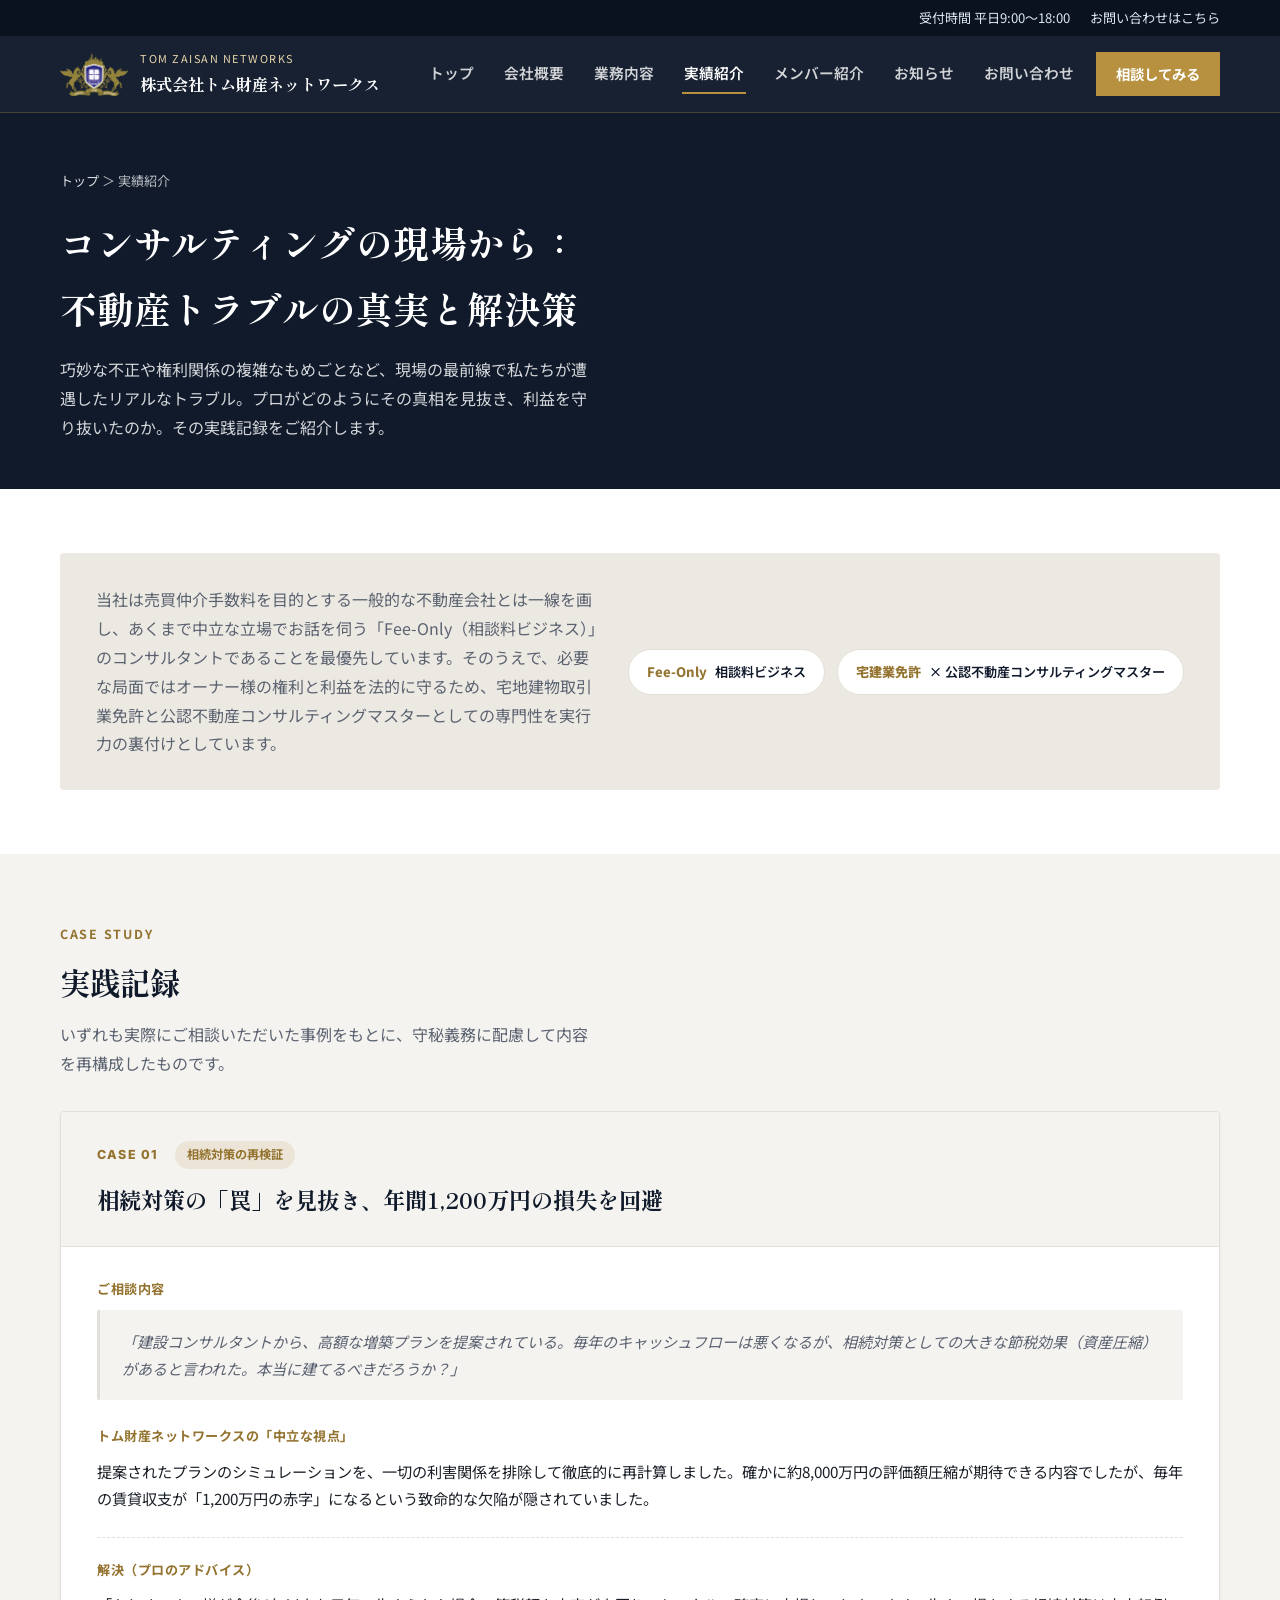
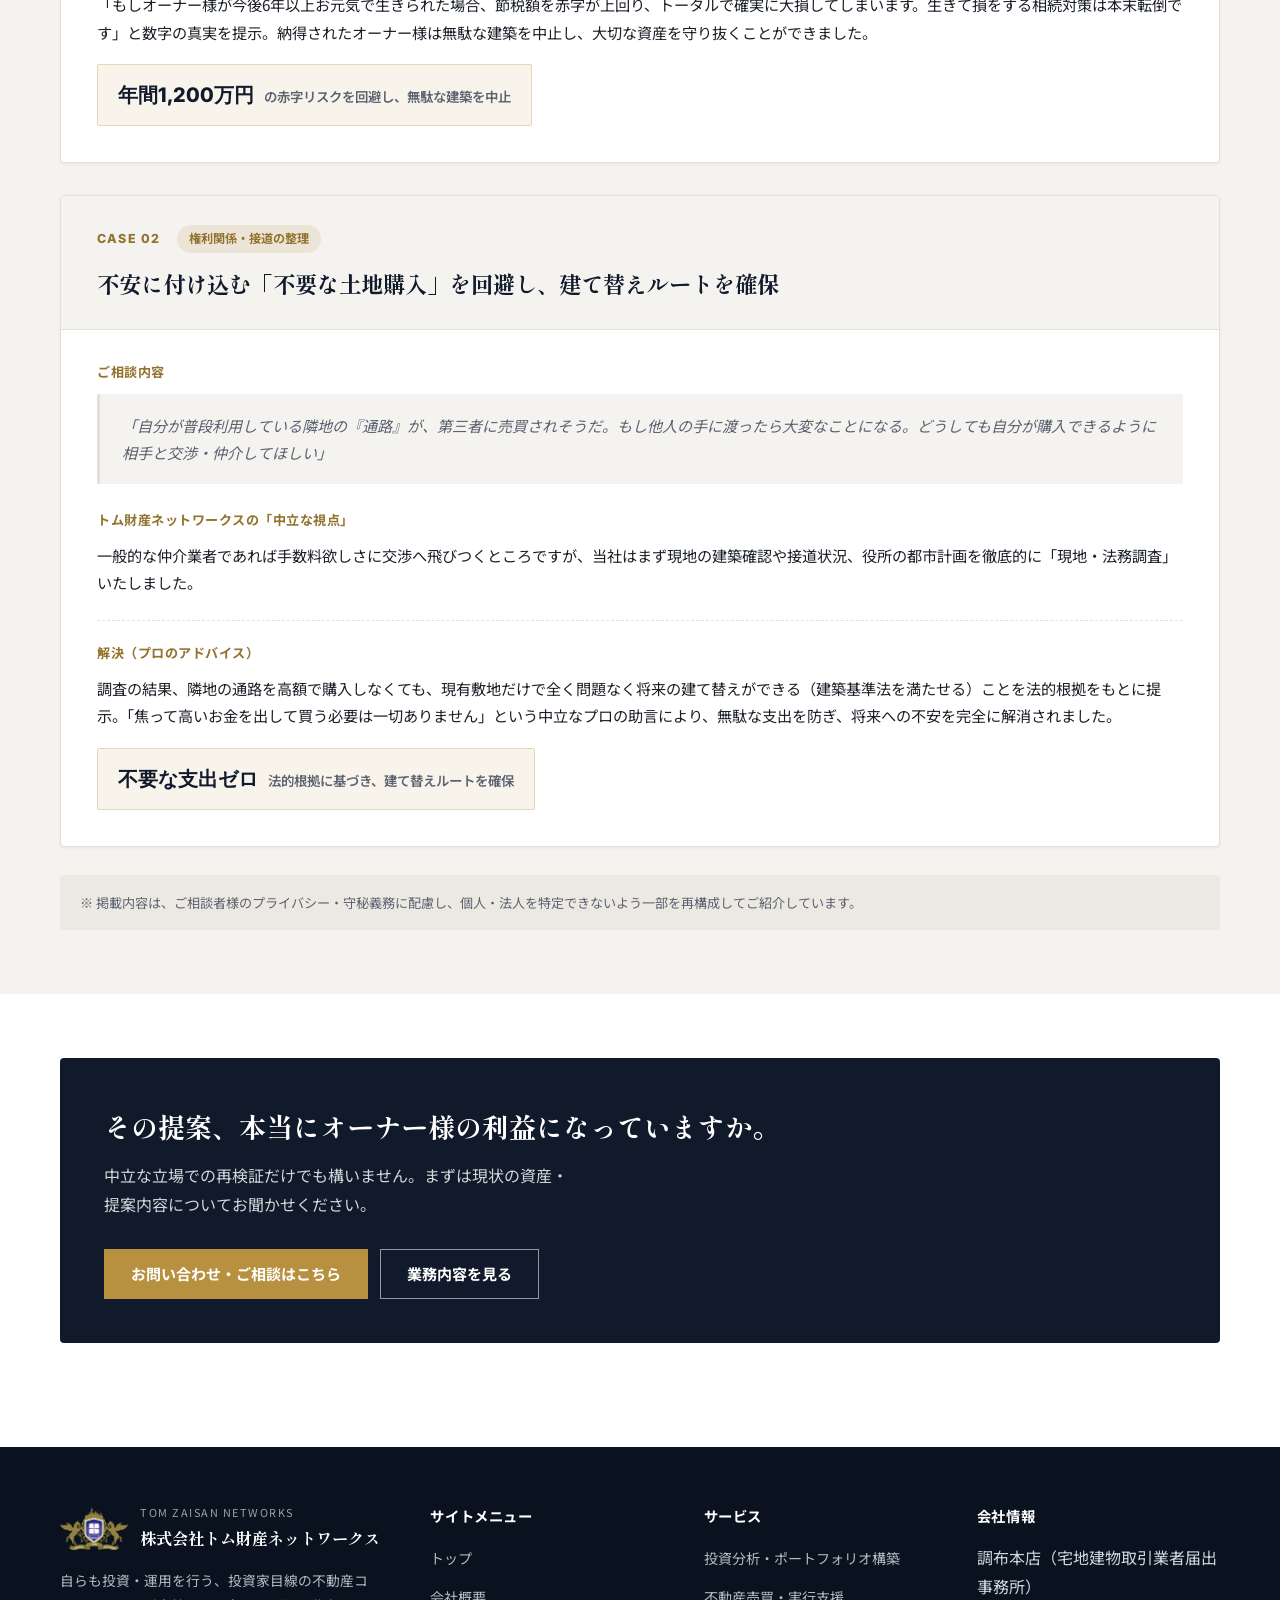
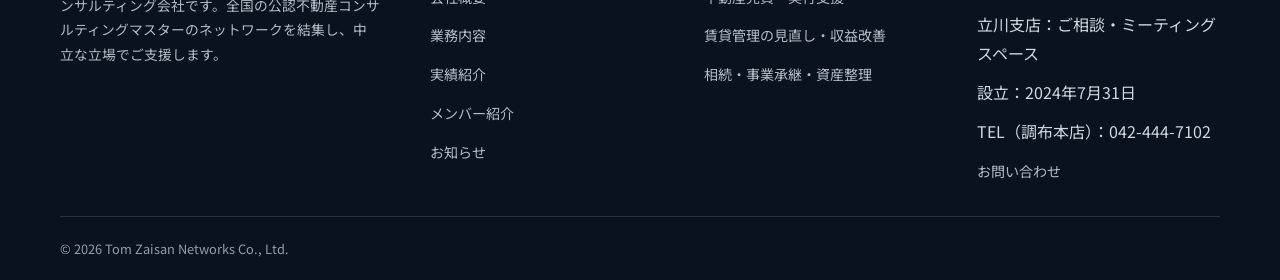
==== case-study.html @ 382ccd98 "顧客要望追加（ページ追加、写真追加 etc...）" ====
<!doctype html>
<html lang="ja">
  <head>
    <meta charset="utf-8" />
    <meta name="viewport" content="width=device-width, initial-scale=1" />
    <meta
      name="description"
      content="株式会社トム財産ネットワークスのコンサルティング実績のご紹介です。相続対策の再検証や権利関係の整理など、中立な立場だからこそ見抜けたリスクと、実行力をもってオーナー様の利益をお守りした事例をご紹介します。"
    />
    <title>実績紹介｜株式会社トム財産ネットワークス</title>
    <link rel="preconnect" href="https://fonts.googleapis.com" />
    <link rel="preconnect" href="https://fonts.gstatic.com" crossorigin />
    <link
      href="https://fonts.googleapis.com/css2?family=Shippori+Mincho:wght@500;600;700;800&family=Noto+Sans+JP:wght@400;500;600;700;800&family=Inter:wght@400;600;700;800&display=swap"
      rel="stylesheet"
    />
    <link rel="stylesheet" href="styles.css" />
  </head>
  <body>
    <div class="topbar">
      <div class="wrap">
        <span>受付時間 平日9:00〜18:00</span>
        <a href="contact.html">お問い合わせはこちら</a>
      </div>
    </div>

    <header class="site-header">
      <div class="wrap header-inner">
        <a class="brand-link" href="index.html" aria-label="株式会社トム財産ネットワークス トップへ戻る">
          <div class="brand-mark" aria-hidden="true">
            <img src="images/TOMrogo.png" alt="" />
          </div>
          <div class="brand-text">
            <p class="brand-en">Tom Zaisan Networks</p>
            <p class="brand-ja">株式会社トム財産ネットワークス</p>
          </div>
        </a>
        <div class="header-actions">
          <nav id="site-nav" class="site-nav">
            <a href="index.html">トップ</a>
            <a href="company.html">会社概要</a>
            <a href="service.html">業務内容</a>
            <a href="case-study.html" aria-current="page">実績紹介</a>
            <a href="team.html">メンバー紹介</a>
            <a href="news.html">お知らせ</a>
            <a href="contact.html">お問い合わせ</a>
          </nav>
          <a class="header-cta" href="contact.html">相談してみる</a>
          <button class="nav-toggle" type="button" aria-expanded="false" aria-controls="site-nav">
            <span></span><span></span><span></span>
            <span class="sr-only">メニューを開く</span>
          </button>
        </div>
      </div>
    </header>

    <main>
      <section class="page-hero">
        <div class="wrap">
          <p class="breadcrumb"><a href="index.html">トップ</a> ＞ 実績紹介</p>
          <h1>コンサルティングの現場から：<br />不動産トラブルの真実と解決策</h1>
          <p class="lead">
            巧妙な不正や権利関係の複雑なもめごとなど、現場の最前線で私たちが遭遇したリアルなトラブル。プロがどのようにその真相を見抜き、利益を守り抜いたのか。その実践記録をご紹介します。
          </p>
        </div>
      </section>

      <section class="section reveal">
        <div class="wrap">
          <div class="case-intro-band">
            <p>
              当社は売買仲介手数料を目的とする一般的な不動産会社とは一線を画し、あくまで中立な立場でお話を伺う「Fee-Only（相談料ビジネス）」のコンサルタントであることを最優先しています。そのうえで、必要な局面ではオーナー様の権利と利益を法的に守るため、宅地建物取引業免許と公認不動産コンサルティングマスターとしての専門性を実行力の裏付けとしています。
            </p>
            <div class="case-intro-badges">
              <span class="case-badge"><strong>Fee-Only</strong>相談料ビジネス</span>
              <span class="case-badge"><strong>宅建業免許</strong>× 公認不動産コンサルティングマスター</span>
            </div>
          </div>
        </div>
      </section>

      <section class="section section-alt reveal">
        <div class="wrap">
          <div class="section-head">
            <div>
              <span class="section-tag">Case Study</span>
              <h2>実践記録</h2>
              <p>いずれも実際にご相談いただいた事例をもとに、守秘義務に配慮して内容を再構成したものです。</p>
            </div>
          </div>

          <div class="case-list">
            <article class="case-file" id="case-01">
              <div class="case-file-head">
                <span class="case-file-no">CASE 01</span>
                <span class="case-tag">相続対策の再検証</span>
                <h3>相続対策の「罠」を見抜き、年間1,200万円の損失を回避</h3>
              </div>
              <div class="case-file-body">
                <div class="case-section">
                  <h4>ご相談内容</h4>
                  <blockquote class="case-quote">
                    「建設コンサルタントから、高額な増築プランを提案されている。毎年のキャッシュフローは悪くなるが、相続対策としての大きな節税効果（資産圧縮）があると言われた。本当に建てるべきだろうか？」
                  </blockquote>
                </div>
                <div class="case-section">
                  <h4>トム財産ネットワークスの「中立な視点」</h4>
                  <p>
                    提案されたプランのシミュレーションを、一切の利害関係を排除して徹底的に再計算しました。確かに約8,000万円の評価額圧縮が期待できる内容でしたが、毎年の賃貸収支が「1,200万円の赤字」になるという致命的な欠陥が隠されていました。
                  </p>
                </div>
                <div class="case-section case-section--solution">
                  <h4>解決（プロのアドバイス）</h4>
                  <p>
                    「もしオーナー様が今後6年以上お元気で生きられた場合、節税額を赤字が上回り、トータルで確実に大損してしまいます。生きて損をする相続対策は本末転倒です」と数字の真実を提示。納得されたオーナー様は無駄な建築を中止し、大切な資産を守り抜くことができました。
                  </p>
                  <div class="case-highlight">
                    <strong>年間1,200万円</strong>
                    <span>の赤字リスクを回避し、無駄な建築を中止</span>
                  </div>
                </div>
              </div>
            </article>

            <article class="case-file" id="case-02">
              <div class="case-file-head">
                <span class="case-file-no">CASE 02</span>
                <span class="case-tag">権利関係・接道の整理</span>
                <h3>不安に付け込む「不要な土地購入」を回避し、建て替えルートを確保</h3>
              </div>
              <div class="case-file-body">
                <div class="case-section">
                  <h4>ご相談内容</h4>
                  <blockquote class="case-quote">
                    「自分が普段利用している隣地の『通路』が、第三者に売買されそうだ。もし他人の手に渡ったら大変なことになる。どうしても自分が購入できるように相手と交渉・仲介してほしい」
                  </blockquote>
                </div>
                <div class="case-section">
                  <h4>トム財産ネットワークスの「中立な視点」</h4>
                  <p>
                    一般的な仲介業者であれば手数料欲しさに交渉へ飛びつくところですが、当社はまず現地の建築確認や接道状況、役所の都市計画を徹底的に「現地・法務調査」いたしました。
                  </p>
                </div>
                <div class="case-section case-section--solution">
                  <h4>解決（プロのアドバイス）</h4>
                  <p>
                    調査の結果、隣地の通路を高額で購入しなくても、現有敷地だけで全く問題なく将来の建て替えができる（建築基準法を満たせる）ことを法的根拠をもとに提示。「焦って高いお金を出して買う必要は一切ありません」という中立なプロの助言により、無駄な支出を防ぎ、将来への不安を完全に解消されました。
                  </p>
                  <div class="case-highlight">
                    <strong>不要な支出ゼロ</strong>
                    <span>法的根拠に基づき、建て替えルートを確保</span>
                  </div>
                </div>
              </div>
            </article>
          </div>

          <p class="case-disclaimer">
            ※ 掲載内容は、ご相談者様のプライバシー・守秘義務に配慮し、個人・法人を特定できないよう一部を再構成してご紹介しています。
          </p>
        </div>
      </section>

      <section class="section reveal">
        <div class="wrap">
          <div class="cta-banner">
            <div>
              <h2>その提案、本当にオーナー様の利益になっていますか。</h2>
              <p>中立な立場での再検証だけでも構いません。まずは現状の資産・提案内容についてお聞かせください。</p>
            </div>
            <div class="cta-actions">
              <a class="btn btn-primary" href="contact.html">お問い合わせ・ご相談はこちら</a>
              <a class="btn btn-ghost" href="service.html">業務内容を見る</a>
            </div>
          </div>
        </div>
      </section>
    </main>

    <footer class="site-footer">
      <div class="wrap footer-grid">
        <div class="footer-col footer-brand">
          <a class="brand-link" href="index.html" style="color:#fff;">
            <div class="brand-mark" aria-hidden="true">
              <img src="images/TOMrogo.png" alt="" />
            </div>
            <div class="brand-text">
              <p class="brand-en" style="color:rgba(255,255,255,0.6);">Tom Zaisan Networks</p>
              <p class="brand-ja" style="color:#fff;">株式会社トム財産ネットワークス</p>
            </div>
          </a>
          <p>自らも投資・運用を行う、投資家目線の不動産コンサルティング会社です。全国の公認不動産コンサルティングマスターのネットワークを結集し、中立な立場でご支援します。</p>
        </div>
        <div class="footer-col">
          <h4>サイトメニュー</h4>
          <ul>
            <li><a href="index.html">トップ</a></li>
            <li><a href="company.html">会社概要</a></li>
            <li><a href="service.html">業務内容</a></li>
            <li><a href="case-study.html">実績紹介</a></li>
            <li><a href="team.html">メンバー紹介</a></li>
            <li><a href="news.html">お知らせ</a></li>
          </ul>
        </div>
        <div class="footer-col">
          <h4>サービス</h4>
          <ul>
            <li><a href="service.html#investment">投資分析・ポートフォリオ構築</a></li>
            <li><a href="service.html#sales">不動産売買・実行支援</a></li>
            <li><a href="service.html#management">賃貸管理の見直し・収益改善</a></li>
            <li><a href="service.html#succession">相続・事業承継・資産整理</a></li>
          </ul>
        </div>
        <div class="footer-col">
          <h4>会社情報</h4>
          <ul>
            <li>調布本店（宅地建物取引業者届出事務所）</li>
            <li>立川支店：ご相談・ミーティングスペース</li>
            <li>設立：2024年7月31日</li>
            <li>TEL（調布本店）：042-444-7102</li>
            <li><a href="contact.html">お問い合わせ</a></li>
          </ul>
        </div>
      </div>
      <div class="wrap footer-bottom">
        <span>&copy; 2026 Tom Zaisan Networks Co., Ltd.</span>
      </div>
    </footer>

    <script src="script.js"></script>
  </body>
</html>
---- styles.css ----
/* ==========================================================================
   株式会社トム財産ネットワークス - 静的コーポレートサイト (sample2)
   デザイン方針: 外資系アセットマネジメント／プライベートバンクを思わせる
   ダークネイビー×シャンパンゴールドの重厚・洗練トーン
   ========================================================================== */

:root {
  color-scheme: light;

  --primary: #101a2b;        /* ダークネイビー: ヘッダー・見出し */
  --primary-dark: #0a1220;   /* ディープネイビー: フッター等 */
  --accent: #b7913f;         /* シャンパンゴールド: CTA・アクセント */
  --accent-dark: #93732f;
  --accent-soft: #e7d6ab;    /* ゴールドの淡色（テキスト用） */
  --highlight: #8a8f98;      /* ディープグレー: 補助アクセント */
  --bg: #ffffff;
  --bg-soft: #f4f3f0;
  --bg-soft-2: #ece9e2;
  --text: #1b2028;
  --muted: #5b6270;
  --line: #e2e0d8;
  --radius-lg: 4px;
  --radius-md: 3px;
  --radius-sm: 2px;
  --shadow-flat: 0 1px 3px rgba(16, 26, 43, 0.06);
  --shadow-flat-hover: 0 6px 18px rgba(16, 26, 43, 0.12);
  --header-h: 76px;
  --font-serif: "Shippori Mincho", "Noto Serif JP", serif;
}

* {
  box-sizing: border-box;
}

html {
  scroll-behavior: smooth;
}

body {
  margin: 0;
  color: var(--text);
  background: var(--bg);
  font-family: "Noto Sans JP", "Inter", -apple-system, BlinkMacSystemFont, sans-serif;
  line-height: 1.8;
  -webkit-font-smoothing: antialiased;
}

img,
svg {
  max-width: 100%;
  display: block;
}

a {
  color: inherit;
}

.sr-only {
  position: absolute;
  width: 1px;
  height: 1px;
  padding: 0;
  margin: -1px;
  overflow: hidden;
  clip: rect(0, 0, 0, 0);
  border: 0;
}

.wrap {
  width: min(1160px, calc(100% - 40px));
  margin: 0 auto;
}

/* ---------- Topbar (連絡先バー) ---------- */
.topbar {
  background: var(--primary-dark);
  color: #dce8ee;
  font-size: 0.82rem;
}

.topbar .wrap {
  display: flex;
  align-items: center;
  justify-content: flex-end;
  gap: 20px;
  height: 36px;
}

.topbar a {
  color: #dce8ee;
  text-decoration: none;
}

.topbar a:hover {
  color: #fff;
}

/* ---------- Header ---------- */
.site-header {
  position: sticky;
  top: 0;
  z-index: 30;
  background: rgba(16, 26, 43, 0.97);
  backdrop-filter: blur(8px);
  border-bottom: 1px solid rgba(183, 145, 63, 0.3);
}

.header-inner {
  display: flex;
  align-items: center;
  justify-content: space-between;
  gap: 20px;
  height: var(--header-h);
}

.brand-link {
  display: flex;
  align-items: center;
  gap: 12px;
  text-decoration: none;
  color: var(--text);
  min-width: 0;
}

.brand-mark {
  flex: none;
  width: auto;
  height: 44px;
  display: flex;
  align-items: center;
}

.brand-mark img {
  height: 100%;
  width: auto;
  object-fit: contain;
  display: block;
}

.brand-text .brand-en {
  margin: 0;
  font-size: 0.68rem;
  letter-spacing: 0.14em;
  text-transform: uppercase;
  color: var(--accent-soft);
}

.brand-text .brand-ja {
  margin: 2px 0 0;
  font-family: var(--font-serif);
  font-size: 1.02rem;
  font-weight: 700;
  color: #fff;
  white-space: nowrap;
}

.header-actions {
  display: flex;
  align-items: center;
  gap: 20px;
}

.site-nav {
  display: flex;
  align-items: center;
  gap: 26px;
}

.site-nav a {
  text-decoration: none;
  color: rgba(255, 255, 255, 0.8);
  font-weight: 600;
  font-size: 0.92rem;
  padding: 6px 2px;
  border-bottom: 2px solid transparent;
}

.site-nav a:hover,
.site-nav a[aria-current="page"] {
  color: #fff;
  border-bottom-color: var(--accent);
}

.header-cta {
  display: inline-flex;
  align-items: center;
  gap: 8px;
  height: 44px;
  padding: 0 20px;
  border-radius: 0;
  background: var(--accent);
  color: #fff !important;
  font-weight: 700;
  font-size: 0.9rem;
  text-decoration: none;
  white-space: nowrap;
  transition: background 160ms ease, transform 160ms ease;
}

.header-cta:hover {
  background: var(--accent-dark);
  transform: translateY(-1px);
}

.nav-toggle {
  display: none;
  width: 44px;
  height: 44px;
  border: 1px solid rgba(255, 255, 255, 0.35);
  border-radius: var(--radius-sm);
  background: transparent;
}

.nav-toggle span {
  display: block;
  width: 18px;
  height: 2px;
  margin: 4px auto;
  background: #fff;
  border-radius: 999px;
}

/* ---------- Buttons ---------- */
.btn {
  display: inline-flex;
  align-items: center;
  justify-content: center;
  gap: 8px;
  height: 50px;
  padding: 0 26px;
  border-radius: 0;
  font-weight: 700;
  font-size: 0.94rem;
  text-decoration: none;
  border: 1px solid transparent;
  transition: background 160ms ease, color 160ms ease, border-color 160ms ease, transform 160ms ease;
}

.btn:hover {
  transform: translateY(-1px);
}

.btn-primary {
  background: var(--accent);
  color: #fff;
}

.btn-primary:hover {
  background: var(--accent-dark);
}

.btn-outline {
  background: #fff;
  color: var(--primary);
  border-color: var(--line);
}

.btn-outline:hover {
  border-color: var(--primary);
}

.btn-ghost {
  background: transparent;
  color: #fff;
  border-color: rgba(255, 255, 255, 0.55);
}

.btn-ghost:hover {
  background: rgba(255, 255, 255, 0.12);
}

/* ---------- Hero (Home) ---------- */
.hero {
  background: var(--bg-soft);
  border-bottom: 1px solid var(--line);
}

.hero .wrap {
  display: grid;
  grid-template-columns: minmax(0, 1fr) minmax(320px, 0.9fr);
  align-items: center;
  gap: 40px;
  padding: 64px 0;
}

.eyebrow {
  margin: 0 0 14px;
  display: inline-flex;
  align-items: center;
  gap: 8px;
  color: var(--accent-dark);
  background: rgba(183, 145, 63, 0.14);
  padding: 6px 14px;
  border-radius: 999px;
  font-size: 0.78rem;
  font-weight: 700;
  letter-spacing: 0.06em;
}

.hero h1 {
  margin: 0;
  font-family: var(--font-serif);
  font-size: clamp(1.9rem, 3.6vw, 2.8rem);
  line-height: 1.55;
  font-weight: 700;
  color: var(--primary);
}

.hero p.lead {
  margin: 18px 0 0;
  max-width: 52ch;
  color: var(--muted);
  font-size: 1rem;
}

.hero-actions {
  display: flex;
  flex-wrap: wrap;
  gap: 12px;
  margin-top: 28px;
}

.hero-tags {
  display: flex;
  flex-wrap: wrap;
  align-items: center;
  gap: 0;
  margin-top: 26px;
  padding-top: 18px;
  border-top: 1px solid var(--line);
}

.hero-tags span {
  position: relative;
  padding: 4px 16px;
  font-size: 0.82rem;
  font-weight: 600;
  letter-spacing: 0.01em;
  color: var(--muted);
}

.hero-tags span:first-child {
  padding-left: 0;
}

.hero-tags span:not(:last-child)::after {
  content: "";
  position: absolute;
  right: 0;
  top: 50%;
  transform: translateY(-50%);
  width: 1px;
  height: 12px;
  background: var(--line);
}

.hero-art {
  position: relative;
  border-radius: var(--radius-lg);
  overflow: hidden;
  box-shadow: var(--shadow-flat);
  aspect-ratio: 4 / 3.4;
}

.hero-art img {
  width: 100%;
  height: 100%;
  object-fit: cover;
}

.hero-art-badge {
  position: absolute;
  left: 18px;
  bottom: 18px;
  display: flex;
  align-items: center;
  gap: 10px;
  padding: 12px 18px;
  border-radius: var(--radius-md);
  background: rgba(255, 255, 255, 0.94);
  box-shadow: var(--shadow-flat-hover);
}

.hero-art-badge strong {
  display: block;
  font-size: 1.2rem;
  color: var(--primary);
  line-height: 1;
}

.hero-art-badge span {
  display: block;
  font-size: 0.74rem;
  color: var(--muted);
  margin-top: 4px;
}

/* ---------- Photo banner (full width) ---------- */
.photo-banner {
  position: relative;
  overflow: hidden;
  border-radius: var(--radius-lg);
  min-height: 300px;
  display: flex;
  align-items: flex-end;
  box-shadow: var(--shadow-flat);
}

.photo-banner img {
  position: absolute;
  inset: 0;
  width: 100%;
  height: 100%;
  object-fit: cover;
}

.photo-banner::after {
  content: "";
  position: absolute;
  inset: 0;
  background: linear-gradient(180deg, rgba(10, 18, 32, 0.08) 25%, rgba(10, 18, 32, 0.86) 100%);
}

.photo-banner-content {
  position: relative;
  z-index: 1;
  padding: 36px 40px;
  color: #fff;
}

.photo-banner-content .section-tag {
  color: var(--accent-soft);
}

.photo-banner-content h2 {
  margin: 8px 0 0;
  font-family: var(--font-serif);
  font-size: clamp(1.3rem, 2.2vw, 1.8rem);
  font-weight: 700;
  color: #fff;
}

.photo-banner-content p {
  margin: 10px 0 0;
  max-width: 58ch;
  color: rgba(255, 255, 255, 0.85);
}

/* ---------- Gallery ---------- */
.gallery-grid {
  display: grid;
  grid-template-columns: repeat(3, minmax(0, 1fr));
  gap: 20px;
}

.gallery-item {
  position: relative;
  aspect-ratio: 4 / 3;
  border-radius: var(--radius-md);
  overflow: hidden;
  box-shadow: var(--shadow-flat);
}

.gallery-item img {
  width: 100%;
  height: 100%;
  object-fit: cover;
  transition: transform 260ms ease;
}

.gallery-item:hover img {
  transform: scale(1.06);
}

.gallery-caption {
  position: absolute;
  left: 0;
  right: 0;
  bottom: 0;
  padding: 12px 16px;
  font-size: 0.82rem;
  font-weight: 600;
  color: #fff;
  background: linear-gradient(180deg, rgba(10, 18, 32, 0), rgba(10, 18, 32, 0.82));
}

/* ---------- Page (sub) Hero ---------- */
.page-hero {
  background: var(--primary);
  color: #fff;
}

.page-hero .wrap {
  padding: 56px 0 48px;
}

.page-hero .eyebrow {
  background: rgba(255, 255, 255, 0.14);
  color: var(--accent-soft);
}

.page-hero h1 {
  color: #fff;
  margin: 0;
  font-family: var(--font-serif);
  font-size: clamp(1.7rem, 3vw, 2.3rem);
  font-weight: 700;
}

.page-hero p.lead {
  color: rgba(255, 255, 255, 0.82);
  max-width: 60ch;
  margin: 14px 0 0;
}

.breadcrumb {
  margin: 0 0 16px;
  font-size: 0.82rem;
  color: rgba(255, 255, 255, 0.7);
}

.breadcrumb a {
  color: rgba(255, 255, 255, 0.85);
  text-decoration: none;
}

.breadcrumb a:hover {
  text-decoration: underline;
}

/* ---------- Section ---------- */
.section {
  padding: 64px 0;
}

.section-alt {
  background: var(--bg-soft);
}

.section-head {
  display: flex;
  align-items: flex-end;
  justify-content: space-between;
  gap: 20px;
  margin-bottom: 34px;
}

.section-head h2 {
  margin: 8px 0 0;
  font-family: var(--font-serif);
  font-size: clamp(1.4rem, 2.4vw, 1.9rem);
  font-weight: 700;
  color: var(--primary);
}

.section-head p {
  margin: 10px 0 0;
  color: var(--muted);
  max-width: 60ch;
}

.section-tag {
  display: inline-block;
  color: var(--accent-dark);
  font-weight: 700;
  font-size: 0.78rem;
  letter-spacing: 0.14em;
  text-transform: uppercase;
}

.link-more {
  flex: none;
  font-weight: 700;
  font-size: 0.9rem;
  text-decoration: none;
  color: var(--primary);
  white-space: nowrap;
}

.link-more:hover {
  color: var(--accent-dark);
}

/* ---------- News ---------- */
.news-list {
  display: grid;
  gap: 14px;
}

.news-item {
  display: grid;
  grid-template-columns: 72px 130px 110px 1fr;
  align-items: center;
  gap: 18px;
  padding: 14px 20px;
  background: #fff;
  border: 1px solid var(--line);
  border-radius: var(--radius-md);
  text-decoration: none;
  color: var(--text);
  transition: box-shadow 160ms ease, border-color 160ms ease;
}

.news-item--text {
  grid-template-columns: 130px 110px 1fr;
}

.news-thumb {
  width: 72px;
  height: 56px;
  border-radius: var(--radius-sm);
  overflow: hidden;
}

.news-thumb img {
  width: 100%;
  height: 100%;
  object-fit: cover;
}

.news-item:hover {
  box-shadow: var(--shadow-flat-hover);
  border-color: var(--line);
}

.news-date {
  color: var(--muted);
  font-size: 0.88rem;
  font-weight: 600;
}

.news-tag {
  display: inline-flex;
  justify-content: center;
  padding: 4px 10px;
  border-radius: 999px;
  background: var(--bg-soft-2);
  color: var(--primary);
  font-size: 0.78rem;
  font-weight: 700;
}

.news-title {
  font-weight: 600;
}

/* ---------- Grids: services / features / cards ---------- */
.grid-4 {
  display: grid;
  grid-template-columns: repeat(4, minmax(0, 1fr));
  gap: 20px;
}

.grid-3 {
  display: grid;
  grid-template-columns: repeat(3, minmax(0, 1fr));
  gap: 20px;
}

.grid-2 {
  display: grid;
  grid-template-columns: repeat(2, minmax(0, 1fr));
  gap: 24px;
}

.card {
  background: #fff;
  border: 1px solid var(--line);
  border-top: 2px solid transparent;
  border-radius: var(--radius-lg);
  padding: 26px;
  box-shadow: var(--shadow-flat);
  transition: box-shadow 160ms ease, transform 160ms ease, border-top-color 160ms ease;
}

.card:hover {
  box-shadow: var(--shadow-flat-hover);
  transform: translateY(-1px);
  border-top-color: var(--accent);
}

.card-link {
  text-decoration: none;
  color: inherit;
  display: block;
}

.card-icon {
  width: 52px;
  height: 52px;
  border-radius: var(--radius-sm);
  display: grid;
  place-items: center;
  background: var(--bg-soft-2);
  color: var(--accent-dark);
  margin-bottom: 16px;
}

.card h3 {
  margin: 0 0 10px;
  font-family: var(--font-serif);
  font-size: 1.1rem;
  font-weight: 700;
  color: var(--primary);
}

.card p {
  margin: 0;
  color: var(--muted);
  font-size: 0.92rem;
}

.card-index {
  display: inline-block;
  font-family: "Inter", sans-serif;
  font-weight: 800;
  font-size: 0.85rem;
  color: var(--accent);
  margin-bottom: 10px;
}

/* ---------- About banner ---------- */
.about-banner {
  display: grid;
  grid-template-columns: minmax(0, 1fr) minmax(280px, 0.85fr);
  gap: 40px;
  align-items: center;
}

.about-banner h2 {
  margin: 10px 0 0;
  font-family: var(--font-serif);
  font-size: clamp(1.4rem, 2.4vw, 1.9rem);
  font-weight: 700;
  color: var(--primary);
}

.about-banner p {
  color: var(--muted);
  margin: 16px 0 0;
}

.about-list {
  list-style: none;
  margin: 22px 0 0;
  padding: 0;
  display: grid;
  gap: 10px;
}

.about-list li {
  display: flex;
  gap: 10px;
  align-items: flex-start;
  font-size: 0.94rem;
}

.about-list li::before {
  content: "";
  flex: none;
  width: 8px;
  height: 8px;
  margin-top: 7px;
  border-radius: 50%;
  background: var(--accent);
}

.about-figure {
  border-radius: var(--radius-lg);
  overflow: hidden;
  box-shadow: var(--shadow-flat);
  aspect-ratio: 5 / 4;
}

.about-figure img {
  width: 100%;
  height: 100%;
  object-fit: cover;
}

/* ---------- Representative message ---------- */
.message-banner {
  display: grid;
  grid-template-columns: minmax(220px, 300px) minmax(0, 1fr);
  gap: 40px;
  align-items: center;
}

.message-figure {
  border-radius: var(--radius-lg);
  overflow: hidden;
  box-shadow: var(--shadow-flat);
  aspect-ratio: 3 / 4;
}

.message-figure img {
  width: 100%;
  height: 100%;
  object-fit: cover;
}

.message-quote {
  margin: 0;
  padding-left: 20px;
  border-left: 3px solid var(--accent);
  font-family: var(--font-serif);
  font-size: clamp(1.05rem, 1.8vw, 1.3rem);
  font-weight: 700;
  color: var(--primary);
  line-height: 1.8;
}

.message-body p {
  margin: 18px 0 0;
  color: var(--muted);
}

.message-signature {
  margin-top: 26px !important;
  display: flex;
  align-items: baseline;
  gap: 12px;
  color: var(--primary) !important;
}

.message-signature strong {
  font-family: var(--font-serif);
  font-size: 1.05rem;
}

.message-signature span {
  font-size: 0.85rem;
  color: var(--muted);
}

/* ---------- Member feature (photo + bio, side by side) ---------- */
.member-feature {
  display: grid;
  grid-template-columns: minmax(320px, 0.9fr) minmax(0, 1.1fr);
  gap: 40px;
  align-items: center;
}

/* ---------- Member portrait (profile card + photo composite) ---------- */
.member-portrait {
  position: relative;
  border-radius: var(--radius-lg);
  overflow: hidden;
  box-shadow: var(--shadow-flat);
  aspect-ratio: 1280 / 720;
}

.member-portrait-frame {
  width: 100%;
  height: 100%;
  object-fit: cover;
  display: block;
}

.member-portrait-photo {
  position: absolute;
  top: 0;
  left: 26%;
  width: 50%;
  height: 100%;
  object-fit: cover;
  object-position: 68% 30%;
}

.member-bio {
  max-width: 640px;
}

.member-bio h3 {
  margin: 0 0 12px;
  font-family: var(--font-serif);
  font-size: clamp(1.2rem, 2vw, 1.5rem);
  font-weight: 700;
  color: var(--primary);
}

.member-bio p {
  margin: 0 0 18px;
  color: var(--muted);
}

/* ---------- Member grid (additional members, scales to any count) ---------- */
.member-grid {
  margin-top: 40px;
  display: grid;
  grid-template-columns: repeat(3, minmax(0, 1fr));
  gap: 20px;
}

.member-card {
  background: #fff;
  border: 1px solid var(--line);
  border-top: 2px solid transparent;
  border-radius: var(--radius-lg);
  padding: 26px;
  box-shadow: var(--shadow-flat);
}

.member-card-avatar {
  width: 52px;
  height: 52px;
  border-radius: 50%;
  display: grid;
  place-items: center;
  background: var(--bg-soft-2);
  color: var(--accent-dark);
  font-family: "Inter", sans-serif;
  font-weight: 700;
  margin-bottom: 16px;
}

.member-card h3 {
  margin: 0 0 10px;
  font-family: var(--font-serif);
  font-size: 1.05rem;
  font-weight: 700;
  color: var(--primary);
}

.member-card p {
  margin: 0;
  color: var(--muted);
  font-size: 0.92rem;
}

.member-card--placeholder {
  border-style: dashed;
  border-color: var(--line);
  box-shadow: none;
  opacity: 0.7;
}

/* ---------- Section (dark variant) ---------- */
.section-dark {
  background: var(--primary);
  color: rgba(255, 255, 255, 0.86);
}

.section-dark .section-tag {
  color: var(--accent-soft);
}

.section-dark .section-head h2 {
  color: #fff;
}

.section-dark .section-head p {
  color: rgba(255, 255, 255, 0.72);
}

.about-banner--dark h2 {
  color: #fff;
}

.about-banner--dark p {
  color: rgba(255, 255, 255, 0.75);
}

.about-banner--dark .about-list li {
  color: rgba(255, 255, 255, 0.9);
}

.about-banner--dark .note-box {
  background: rgba(255, 255, 255, 0.08);
  border: 1px solid rgba(183, 145, 63, 0.35);
  color: rgba(255, 255, 255, 0.75);
}

.about-banner--dark .about-figure {
  box-shadow: none;
  border: 1px solid rgba(183, 145, 63, 0.35);
}

/* ---------- Pills (対象顧客) ---------- */
.pill-grid {
  display: grid;
  grid-template-columns: repeat(4, minmax(0, 1fr));
  gap: 16px;
}

.pill-card {
  background: var(--bg-soft-2);
  border-radius: var(--radius-md);
  padding: 20px;
}

.pill-card h4 {
  margin: 0 0 6px;
  font-size: 0.98rem;
  font-weight: 700;
  color: var(--primary);
}

.pill-card p {
  margin: 0;
  font-size: 0.86rem;
  color: var(--muted);
}

/* ---------- Steps (フロー) ---------- */
.steps {
  display: grid;
  grid-template-columns: repeat(4, minmax(0, 1fr));
  gap: 20px;
  counter-reset: step;
}

.step {
  position: relative;
  padding: 26px 20px 20px;
  background: #fff;
  border: 1px solid var(--line);
  border-radius: var(--radius-md);
}

.step::before {
  counter-increment: step;
  content: counter(step);
  display: grid;
  place-items: center;
  width: 34px;
  height: 34px;
  border-radius: 50%;
  background: var(--primary);
  color: #fff;
  font-weight: 800;
  font-size: 0.92rem;
  margin-bottom: 14px;
}

.step h4 {
  margin: 0 0 8px;
  font-size: 0.98rem;
  font-weight: 700;
  color: var(--primary);
}

.step p {
  margin: 0;
  font-size: 0.86rem;
  color: var(--muted);
}

/* ---------- Table (会社概要) ---------- */
.profile-table {
  width: 100%;
  border-collapse: collapse;
  background: #fff;
  border: 1px solid var(--line);
  border-radius: var(--radius-md);
  overflow: hidden;
}

.profile-table th,
.profile-table td {
  padding: 16px 20px;
  text-align: left;
  border-bottom: 1px solid var(--line);
  font-size: 0.92rem;
}

.profile-table tr:last-child th,
.profile-table tr:last-child td {
  border-bottom: none;
}

.profile-table th {
  width: 200px;
  background: var(--bg-soft);
  color: var(--primary);
  font-weight: 700;
}

.profile-table td {
  color: var(--text);
}

.note-box {
  margin-top: 18px;
  padding: 16px 20px;
  background: var(--bg-soft-2);
  border-radius: var(--radius-md);
  font-size: 0.86rem;
  color: var(--muted);
}

/* ---------- CTA banner ---------- */
.cta-banner {
  position: relative;
  background: var(--primary);
  color: #fff;
  border-radius: var(--radius-lg);
  padding: 44px;
  display: flex;
  align-items: center;
  justify-content: space-between;
  gap: 30px;
  flex-wrap: wrap;
  overflow: hidden;
}

.cta-banner--photo img {
  position: absolute;
  inset: 0;
  width: 100%;
  height: 100%;
  object-fit: cover;
  z-index: 0;
}

.cta-banner--photo::before {
  content: "";
  position: absolute;
  inset: 0;
  background: linear-gradient(100deg, rgba(8, 13, 24, 0.94) 0%, rgba(8, 13, 24, 0.86) 45%, rgba(8, 13, 24, 0.55) 100%);
  z-index: 0;
}

.cta-banner--photo > * {
  position: relative;
  z-index: 1;
}

.cta-banner--photo h2,
.cta-banner--photo p {
  text-shadow: 0 1px 12px rgba(0, 0, 0, 0.35);
}

.cta-banner h2 {
  margin: 0;
  font-family: var(--font-serif);
  font-size: clamp(1.3rem, 2.2vw, 1.7rem);
  font-weight: 700;
}

.cta-banner p {
  margin: 10px 0 0;
  color: rgba(255, 255, 255, 0.82);
  max-width: 52ch;
}

.cta-actions {
  display: flex;
  gap: 12px;
  flex-wrap: wrap;
}

/* ---------- Contact page ---------- */
.contact-grid {
  display: grid;
  grid-template-columns: repeat(2, minmax(0, 1fr));
  gap: 24px;
}

.contact-card {
  background: #fff;
  border: 1px solid var(--line);
  border-radius: var(--radius-lg);
  padding: 30px;
}

.contact-card h3 {
  margin: 0 0 14px;
  font-size: 1.05rem;
  color: var(--primary);
}

.contact-row {
  display: flex;
  gap: 10px;
  padding: 10px 0;
  border-bottom: 1px solid var(--line);
  font-size: 0.92rem;
}

.contact-row:last-child {
  border-bottom: none;
}

.contact-row dt {
  flex: none;
  width: 96px;
  color: var(--muted);
  font-weight: 600;
}

.contact-row dd {
  margin: 0;
}

.contact-form {
  display: grid;
  gap: 18px;
}

.contact-form[hidden] {
  display: none;
}

.form-field {
  display: grid;
  gap: 6px;
}

.form-field label {
  font-size: 0.86rem;
  font-weight: 700;
  color: var(--primary);
}

.form-required {
  margin-left: 6px;
  padding: 1px 8px;
  border-radius: 999px;
  background: rgba(183, 145, 63, 0.14);
  color: var(--accent-dark);
  font-size: 0.7rem;
  font-weight: 700;
  vertical-align: middle;
}

.form-field input,
.form-field textarea {
  width: 100%;
  padding: 12px 14px;
  border: 1px solid var(--line);
  border-radius: var(--radius-sm);
  background: var(--bg-soft);
  font: inherit;
  color: var(--text);
  transition: border-color 160ms ease, background 160ms ease;
}

.form-field input:focus,
.form-field textarea:focus {
  outline: none;
  border-color: var(--accent);
  background: #fff;
}

.form-field textarea {
  resize: vertical;
  min-height: 120px;
}

.form-field.has-error input,
.form-field.has-error textarea {
  border-color: #d1453b;
  background: #fff6f5;
}

.form-error {
  margin: 0;
  padding: 12px 14px;
  border-radius: var(--radius-sm);
  background: #fff6f5;
  border: 1px solid #f0c4c0;
  color: #b3362c;
  font-size: 0.86rem;
  font-weight: 600;
}

.form-success {
  margin-top: 22px;
  padding: 18px 20px;
  border-radius: var(--radius-sm);
  background: rgba(183, 145, 63, 0.1);
  border: 1px solid rgba(183, 145, 63, 0.35);
  color: var(--primary);
  font-size: 0.94rem;
}

/* ---------- Case Study (実績紹介) ---------- */
.case-intro-band {
  display: flex;
  align-items: center;
  flex-wrap: wrap;
  gap: 28px;
  background: var(--bg-soft-2);
  border-radius: var(--radius-lg);
  padding: 32px 36px;
}

.case-intro-band p {
  flex: 1 1 420px;
  margin: 0;
  color: var(--muted);
  max-width: 62ch;
}

.case-intro-badges {
  display: flex;
  flex: none;
  flex-wrap: wrap;
  gap: 12px;
}

.case-badge {
  display: inline-flex;
  align-items: center;
  gap: 8px;
  padding: 10px 18px;
  background: #fff;
  border: 1px solid var(--line);
  border-radius: 999px;
  font-size: 0.82rem;
  font-weight: 600;
  color: var(--primary);
  white-space: nowrap;
}

.case-badge strong {
  color: var(--accent-dark);
  font-weight: 800;
}

.case-list {
  display: grid;
  gap: 32px;
}

.case-file {
  background: #fff;
  border: 1px solid var(--line);
  border-radius: var(--radius-lg);
  box-shadow: var(--shadow-flat);
  overflow: hidden;
}

.case-file-head {
  padding: 26px 36px;
  background: var(--bg-soft);
  border-bottom: 1px solid var(--line);
}

.case-file-no {
  font-family: "Inter", sans-serif;
  font-weight: 800;
  font-size: 0.78rem;
  letter-spacing: 0.1em;
  color: var(--accent-dark);
}

.case-tag {
  display: inline-block;
  margin-left: 12px;
  padding: 3px 12px;
  border-radius: 999px;
  background: rgba(183, 145, 63, 0.14);
  color: var(--accent-dark);
  font-size: 0.76rem;
  font-weight: 700;
}

.case-file-head h3 {
  margin: 10px 0 0;
  font-family: var(--font-serif);
  font-size: clamp(1.1rem, 2vw, 1.4rem);
  font-weight: 700;
  color: var(--primary);
}

.case-file-body {
  display: grid;
  gap: 24px;
  padding: 30px 36px 36px;
}

.case-section h4 {
  margin: 0 0 10px;
  font-size: 0.82rem;
  font-weight: 700;
  letter-spacing: 0.04em;
  text-transform: uppercase;
  color: var(--accent-dark);
}

.case-section p {
  margin: 0;
  color: var(--text);
  font-size: 0.95rem;
}

.case-quote {
  margin: 0;
  padding: 18px 22px;
  background: var(--bg-soft);
  border-left: 3px solid var(--line);
  border-radius: var(--radius-sm);
  color: var(--muted);
  font-style: italic;
  font-size: 0.94rem;
}

.case-section--solution {
  padding-top: 20px;
  border-top: 1px dashed var(--line);
}

.case-highlight {
  display: inline-flex;
  align-items: baseline;
  gap: 10px;
  margin-top: 18px;
  padding: 12px 20px;
  background: rgba(183, 145, 63, 0.1);
  border: 1px solid rgba(183, 145, 63, 0.3);
  border-radius: var(--radius-sm);
}

.case-highlight strong {
  font-family: "Inter", sans-serif;
  font-size: 1.25rem;
  font-weight: 800;
  color: var(--primary);
}

.case-highlight span {
  font-size: 0.84rem;
  font-weight: 600;
  color: var(--muted);
}

.case-disclaimer {
  margin: 28px 0 0;
  padding: 16px 20px;
  background: var(--bg-soft-2);
  border-radius: var(--radius-md);
  font-size: 0.82rem;
  color: var(--muted);
}

.case-teaser-grid {
  display: grid;
  grid-template-columns: repeat(2, minmax(0, 1fr));
  gap: 20px;
}

.case-teaser {
  display: block;
  background: #fff;
  border: 1px solid var(--line);
  border-top: 2px solid transparent;
  border-radius: var(--radius-lg);
  padding: 26px;
  box-shadow: var(--shadow-flat);
  text-decoration: none;
  color: inherit;
  transition: box-shadow 160ms ease, transform 160ms ease, border-top-color 160ms ease;
}

.case-teaser:hover {
  box-shadow: var(--shadow-flat-hover);
  transform: translateY(-1px);
  border-top-color: var(--accent);
}

.case-teaser h3 {
  margin:12px 0 8px;
  font-family: var(--font-serif);
  font-size: 1.05rem;
  font-weight: 700;
  color: var(--primary);
}

.case-teaser p {
  margin: 0;
  color: var(--muted);
  font-size: 0.88rem;
}

.case-teaser-more {
  display: inline-block;
  margin-top: 16px;
  font-size: 0.84rem;
  font-weight: 700;
  color: var(--accent-dark);
}

/* ---------- Footer ---------- */
.site-footer {
  background: var(--primary-dark);
  color: #cfd9df;
  margin-top: 40px;
}

.footer-grid {
  display: grid;
  grid-template-columns: 1.4fr 1fr 1fr 1fr;
  gap: 30px;
  padding: 56px 0 32px;
}

.footer-brand p {
  margin: 14px 0 0;
  font-size: 0.86rem;
  color: rgba(207, 217, 223, 0.85);
  max-width: 40ch;
}

.footer-col h4 {
  margin: 0 0 14px;
  font-size: 0.9rem;
  letter-spacing: 0.04em;
  color: #fff;
}

.footer-col ul {
  list-style: none;
  margin: 0;
  padding: 0;
  display: grid;
  gap: 10px;
}

.footer-col a {
  color: rgba(207, 217, 223, 0.85);
  text-decoration: none;
  font-size: 0.88rem;
}

.footer-col a:hover {
  color: #fff;
}

.footer-bottom {
  border-top: 1px solid rgba(255, 255, 255, 0.12);
  padding: 20px 0;
  font-size: 0.8rem;
  color: rgba(207, 217, 223, 0.7);
  display: flex;
  justify-content: space-between;
  flex-wrap: wrap;
  gap: 10px;
}

/* ---------- Reveal animation ---------- */
.reveal {
  opacity: 0;
  transform: translateY(14px);
  transition: opacity 500ms ease, transform 500ms ease;
}

.reveal.is-visible {
  opacity: 1;
  transform: none;
}

/* ---------- Responsive ---------- */
@media (max-width: 960px) {
  .hero .wrap {
    grid-template-columns: 1fr;
    padding: 44px 0;
  }

  .hero-art {
    order: -1;
  }

  .about-banner {
    grid-template-columns: 1fr;
  }

  .about-figure {
    order: -1;
  }

  .message-banner {
    grid-template-columns: 1fr;
  }

  .message-figure {
    max-width: 260px;
    margin: 0 auto;
  }

  .member-feature {
    grid-template-columns: 1fr;
  }

  .member-grid {
    grid-template-columns: repeat(2, minmax(0, 1fr));
  }

  .grid-4 {
    grid-template-columns: repeat(2, minmax(0, 1fr));
  }

  .gallery-grid {
    grid-template-columns: repeat(2, minmax(0, 1fr));
  }

  .pill-grid {
    grid-template-columns: repeat(2, minmax(0, 1fr));
  }

  .steps {
    grid-template-columns: repeat(2, minmax(0, 1fr));
  }

  .grid-3 {
    grid-template-columns: repeat(2, minmax(0, 1fr));
  }

  .contact-grid {
    grid-template-columns: 1fr;
  }

  .case-teaser-grid {
    grid-template-columns: 1fr;
  }

  .footer-grid {
    grid-template-columns: repeat(2, minmax(0, 1fr));
  }
}

@media (max-width: 1040px) {
  .topbar {
    display: none;
  }

  .site-nav {
    position: fixed;
    top: var(--header-h);
    left: 0;
    right: 0;
    background: var(--primary);
    border-bottom: 1px solid rgba(183, 145, 63, 0.3);
    flex-direction: column;
    align-items: flex-start;
    gap: 0;
    padding: 8px 20px 16px;
    transform: translateY(-8px);
    opacity: 0;
    pointer-events: none;
    transition: opacity 160ms ease, transform 160ms ease;
  }

  .site-nav.is-open {
    opacity: 1;
    transform: none;
    pointer-events: auto;
  }

  .site-nav a {
    width: 100%;
    padding: 12px 0;
    border-bottom: 1px solid rgba(255, 255, 255, 0.14);
  }

  .header-cta {
    display: none;
  }

  .nav-toggle {
    display: block;
  }
}

@media (max-width: 720px) {
  .news-item {
    grid-template-columns: 1fr;
    gap: 6px;
  }

  .news-thumb {
    display: none;
  }

  .grid-4,
  .grid-3,
  .grid-2,
  .member-grid,
  .gallery-grid,
  .pill-grid,
  .steps,
  .footer-grid {
    grid-template-columns: 1fr;
  }

  .cta-banner {
    padding: 30px;
  }

  .section {
    padding: 44px 0;
  }

  .case-intro-band {
    padding: 26px;
  }

  .case-file-head,
  .case-file-body {
    padding-left: 22px;
    padding-right: 22px;
  }
}
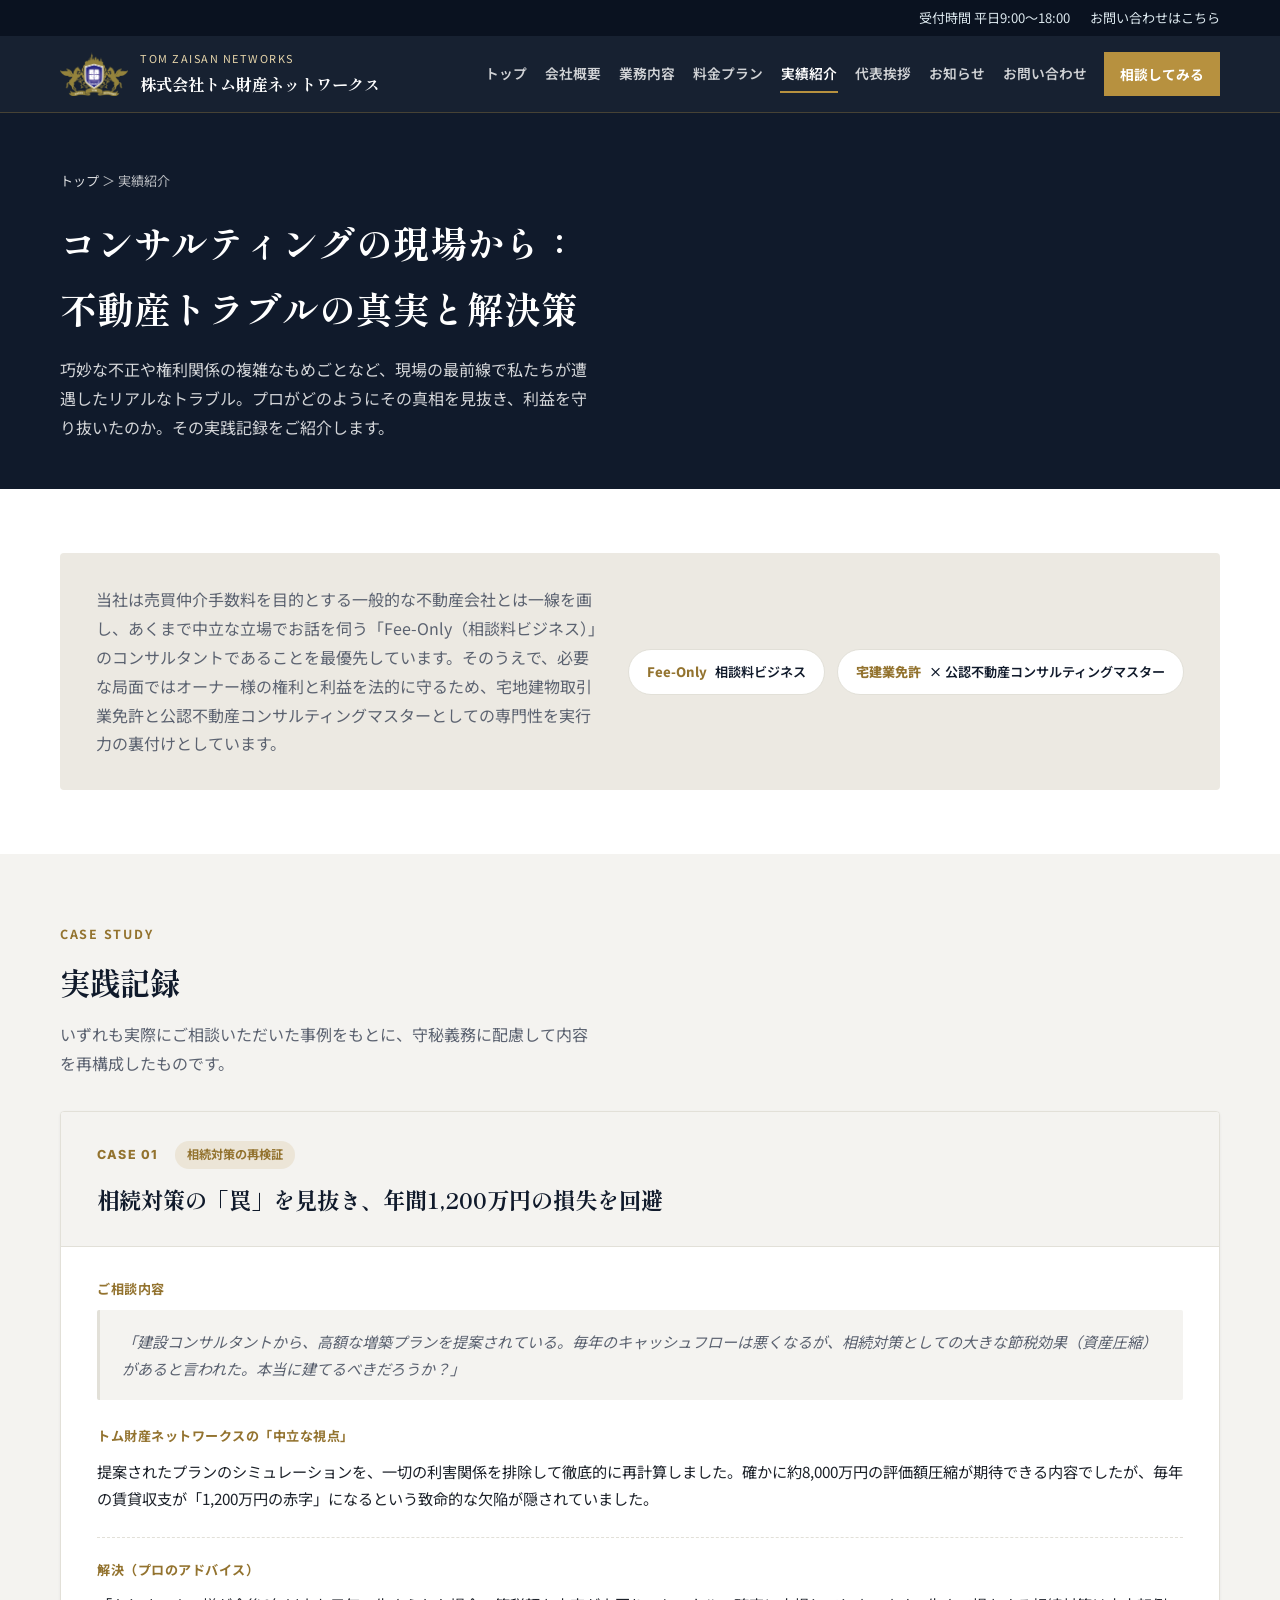
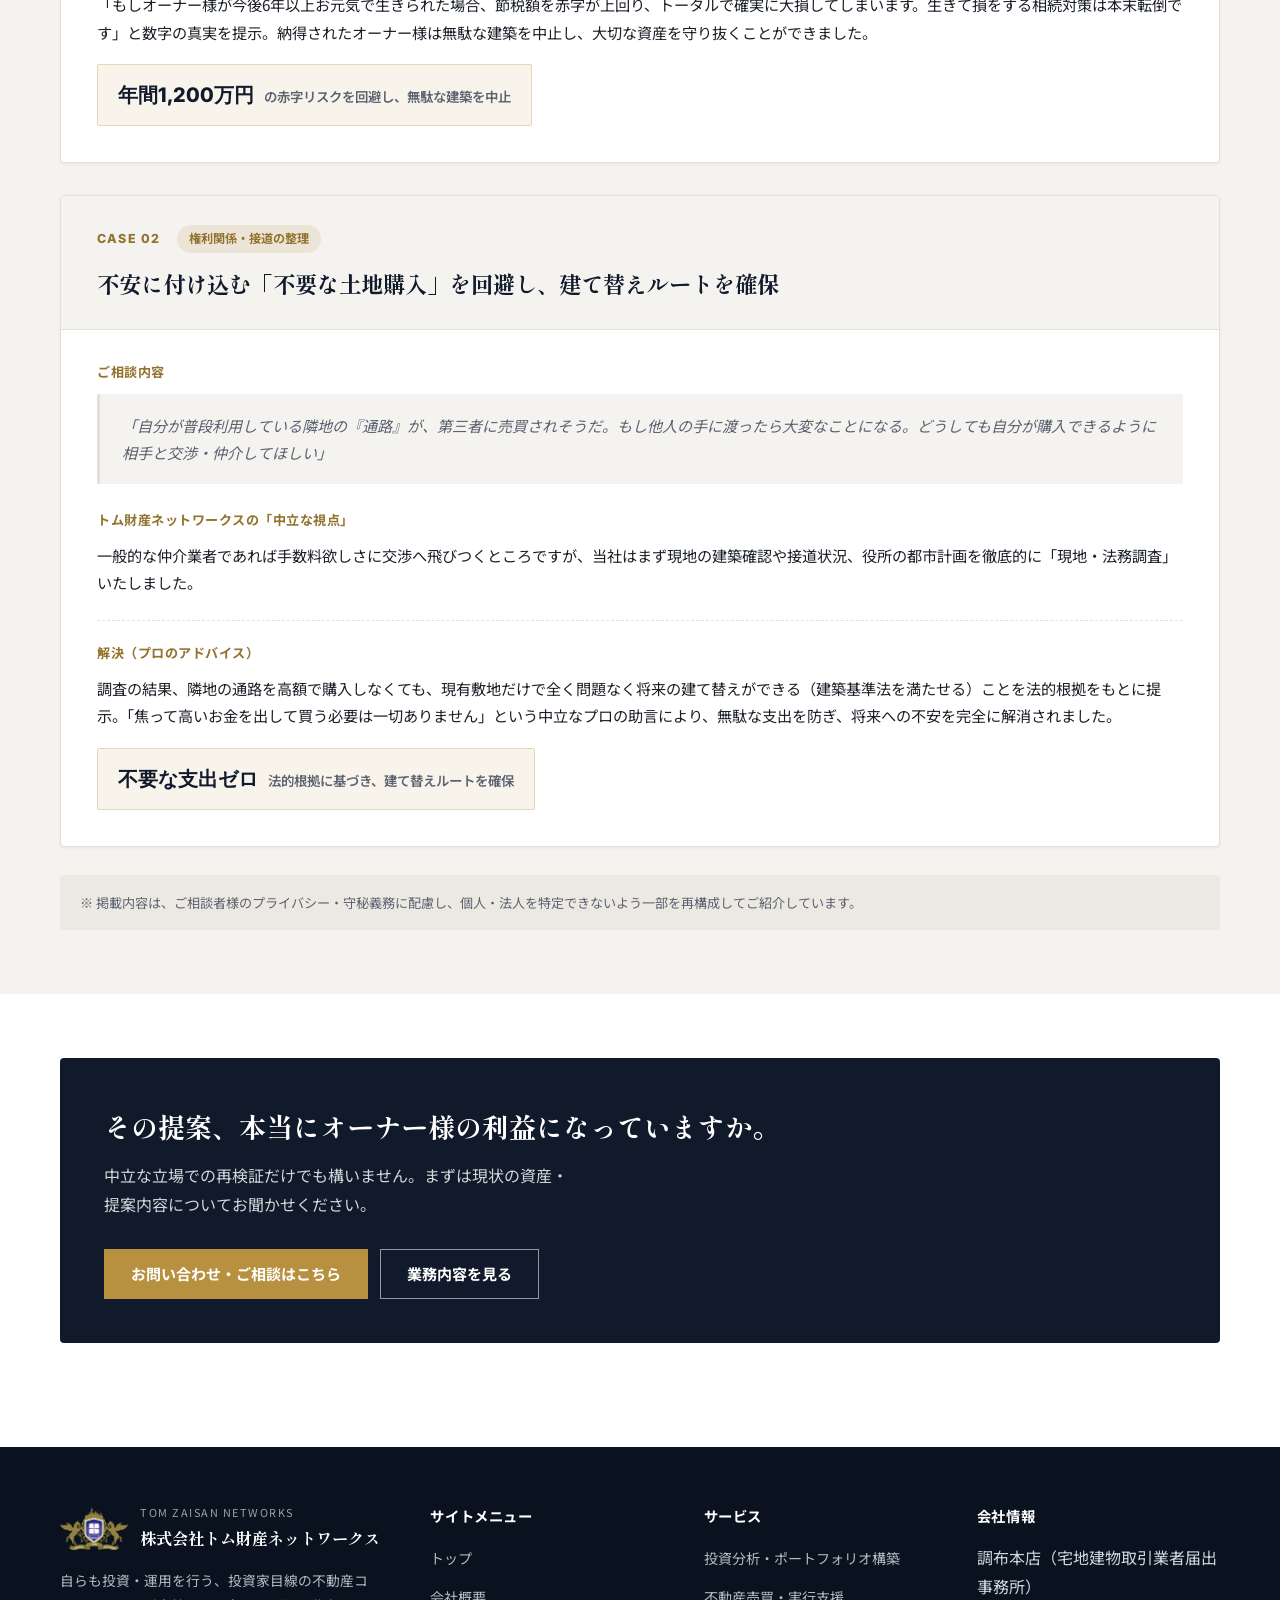
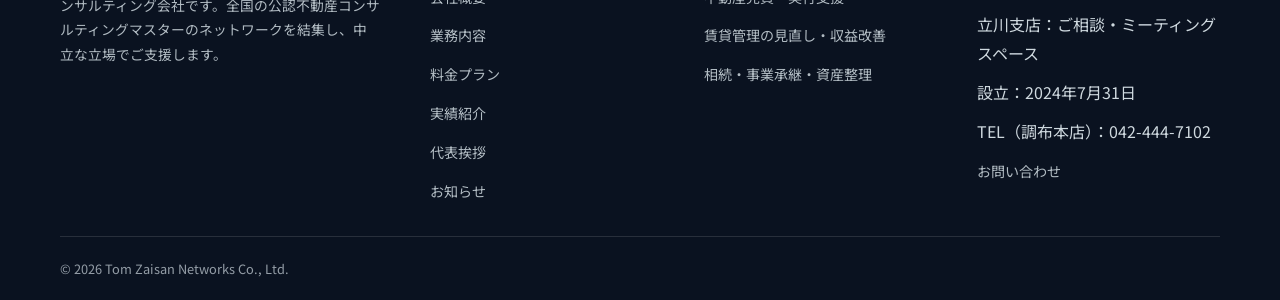
==== commit c3c7c434: "顧客要望実装（３回目）" ====
--- a/case-study.html
+++ b/case-study.html
@@ -40,8 +40,9 @@
             <a href="index.html">トップ</a>
             <a href="company.html">会社概要</a>
             <a href="service.html">業務内容</a>
+            <a href="pricing.html">料金プラン</a>
             <a href="case-study.html" aria-current="page">実績紹介</a>
-            <a href="team.html">メンバー紹介</a>
+            <a href="profile.html">代表挨拶</a>
             <a href="news.html">お知らせ</a>
             <a href="contact.html">お問い合わせ</a>
           </nav>
@@ -197,8 +198,9 @@
             <li><a href="index.html">トップ</a></li>
             <li><a href="company.html">会社概要</a></li>
             <li><a href="service.html">業務内容</a></li>
+            <li><a href="pricing.html">料金プラン</a></li>
             <li><a href="case-study.html">実績紹介</a></li>
-            <li><a href="team.html">メンバー紹介</a></li>
+            <li><a href="profile.html">代表挨拶</a></li>
             <li><a href="news.html">お知らせ</a></li>
           </ul>
         </div>
--- a/styles.css
+++ b/styles.css
@@ -157,22 +157,24 @@
 .header-actions {
   display: flex;
   align-items: center;
-  gap: 20px;
+  gap: 16px;
 }
 
 .site-nav {
   display: flex;
   align-items: center;
-  gap: 26px;
+  gap: 16px;
 }
 
 .site-nav a {
   text-decoration: none;
   color: rgba(255, 255, 255, 0.8);
   font-weight: 600;
-  font-size: 0.92rem;
-  padding: 6px 2px;
+  font-size: 0.86rem;
+  padding: 6px 1px;
   border-bottom: 2px solid transparent;
+  white-space: nowrap;
+  flex: none;
 }
 
 .site-nav a:hover,
@@ -186,14 +188,15 @@
   align-items: center;
   gap: 8px;
   height: 44px;
-  padding: 0 20px;
+  padding: 0 16px;
   border-radius: 0;
   background: var(--accent);
   color: #fff !important;
   font-weight: 700;
-  font-size: 0.9rem;
+  font-size: 0.86rem;
   text-decoration: none;
   white-space: nowrap;
+  flex: none;
   transition: background 160ms ease, transform 160ms ease;
 }
 
@@ -354,6 +357,56 @@
   background: var(--line);
 }
 
+.hero-second-opinion {
+  grid-column: 1 / -1;
+  display: flex;
+  flex-direction: column;
+  align-items: center;
+  justify-content: center;
+  gap: 6px;
+  margin-top: 8px;
+  padding: 16px 24px;
+  border: 1px solid var(--accent);
+  border-radius: 999px;
+  background: rgba(183, 145, 63, 0.08);
+  text-decoration: none;
+  text-align: center;
+  transition: background 0.2s ease, transform 0.2s ease;
+}
+
+.hero-second-opinion:hover {
+  background: rgba(183, 145, 63, 0.16);
+  transform: translateY(-1px);
+}
+
+.hero-second-opinion-badge {
+  flex: 0 0 auto;
+  font-size: 0.95rem;
+  font-weight: 700;
+  color: var(--accent-dark);
+  letter-spacing: 0.02em;
+}
+
+.hero-second-opinion-row {
+  display: flex;
+  align-items: center;
+  justify-content: center;
+  gap: 8px;
+}
+
+.hero-second-opinion-text {
+  flex: 0 1 auto;
+  font-size: 0.95rem;
+  font-weight: 700;
+  color: var(--primary);
+}
+
+.hero-second-opinion-arrow {
+  flex: 0 0 auto;
+  color: var(--accent-dark);
+  font-weight: 700;
+}
+
 .hero-art {
   position: relative;
   border-radius: var(--radius-lg);
@@ -362,10 +415,53 @@
   aspect-ratio: 4 / 3.4;
 }
 
-.hero-art img {
+.hero-art-fade {
+  position: relative;
+  width: 100%;
+  height: 100%;
+}
+
+.hero-art-img {
+  position: absolute;
+  inset: 0;
   width: 100%;
   height: 100%;
   object-fit: cover;
+}
+
+.hero-art-img--photo {
+  animation: hero-art-fade-photo 12s ease-in-out infinite;
+}
+
+.hero-art-img--logo {
+  box-sizing: border-box;
+  object-fit: contain;
+  background: var(--primary);
+  padding: 56px;
+  animation: hero-art-fade-logo 12s ease-in-out infinite;
+}
+
+@keyframes hero-art-fade-photo {
+  0%, 33.33% { opacity: 1; }
+  50%, 83.33% { opacity: 0; }
+  100% { opacity: 1; }
+}
+
+@keyframes hero-art-fade-logo {
+  0%, 33.33% { opacity: 0; }
+  50%, 83.33% { opacity: 1; }
+  100% { opacity: 0; }
+}
+
+@media (prefers-reduced-motion: reduce) {
+  .hero-art-img--photo,
+  .hero-art-img--logo {
+    animation: none;
+  }
+
+  .hero-art-img--logo {
+    opacity: 0;
+  }
 }
 
 .hero-art-badge {
@@ -559,6 +655,11 @@
   max-width: 60ch;
 }
 
+.section-head-nowrap {
+  max-width: none;
+  white-space: nowrap;
+}
+
 .section-tag {
   display: inline-block;
   color: var(--accent-dark);
@@ -719,6 +820,37 @@
   margin-bottom: 10px;
 }
 
+.rank-badge {
+  display: block;
+  font-size: 1.8rem;
+  line-height: 1;
+  margin-bottom: 14px;
+}
+
+.card-subtitle {
+  margin: 0 0 10px;
+  font-size: 0.85rem;
+  font-weight: 700;
+  color: var(--accent-dark);
+}
+
+.plan-price {
+  margin: 0 0 12px;
+  font-family: var(--font-serif);
+  font-size: 1.15rem;
+  font-weight: 700;
+  color: var(--primary);
+}
+
+.plan-price span {
+  display: block;
+  margin-top: 4px;
+  font-family: "Noto Sans JP", sans-serif;
+  font-size: 0.78rem;
+  font-weight: 500;
+  color: var(--muted);
+}
+
 /* ---------- About banner ---------- */
 .about-banner {
   display: grid;
@@ -779,11 +911,26 @@
 }
 
 /* ---------- Representative message ---------- */
-.message-banner {
-  display: grid;
-  grid-template-columns: minmax(220px, 300px) minmax(0, 1fr);
-  gap: 40px;
-  align-items: center;
+.message-banner::after {
+  content: "";
+  display: table;
+  clear: both;
+}
+
+.profile-banner-image {
+  float: left;
+  width: 70%;
+  max-width: 720px;
+  margin: 4px 32px 20px 0;
+  border-radius: var(--radius-lg);
+  overflow: hidden;
+  box-shadow: var(--shadow-flat);
+}
+
+.profile-banner-image img {
+  width: 100%;
+  height: auto;
+  display: block;
 }
 
 .message-figure {
@@ -804,7 +951,7 @@
   padding-left: 20px;
   border-left: 3px solid var(--accent);
   font-family: var(--font-serif);
-  font-size: clamp(1.05rem, 1.8vw, 1.3rem);
+  font-size: clamp(1.25rem, 2.4vw, 1.6rem);
   font-weight: 700;
   color: var(--primary);
   line-height: 1.8;
@@ -1117,7 +1264,7 @@
   content: "";
   position: absolute;
   inset: 0;
-  background: linear-gradient(100deg, rgba(8, 13, 24, 0.94) 0%, rgba(8, 13, 24, 0.86) 45%, rgba(8, 13, 24, 0.55) 100%);
+  background: linear-gradient(100deg, rgba(8, 13, 24, 0.94) 0%, rgba(8, 13, 24, 0.9) 45%, rgba(8, 13, 24, 0.72) 100%);
   z-index: 0;
 }
 
@@ -1225,7 +1372,8 @@
 }
 
 .form-field input,
-.form-field textarea {
+.form-field textarea,
+.form-field select {
   width: 100%;
   padding: 12px 14px;
   border: 1px solid var(--line);
@@ -1237,7 +1385,8 @@
 }
 
 .form-field input:focus,
-.form-field textarea:focus {
+.form-field textarea:focus,
+.form-field select:focus {
   outline: none;
   border-color: var(--accent);
   background: #fff;
@@ -1246,6 +1395,34 @@
 .form-field textarea {
   resize: vertical;
   min-height: 120px;
+}
+
+.form-note {
+  margin: 0;
+  font-size: 0.8rem;
+  color: var(--muted);
+}
+
+.choice-group {
+  display: flex;
+  flex-wrap: wrap;
+  gap: 10px 20px;
+  padding: 4px 0 2px;
+}
+
+.choice-item {
+  display: flex;
+  align-items: center;
+  gap: 7px;
+  font-size: 0.9rem;
+  color: var(--text);
+  cursor: pointer;
+}
+
+.choice-item input[type="checkbox"],
+.choice-item input[type="radio"] {
+  width: auto;
+  accent-color: var(--accent-dark);
 }
 
 .form-field.has-error input,
@@ -1570,8 +1747,11 @@
     order: -1;
   }
 
-  .message-banner {
-    grid-template-columns: 1fr;
+  .profile-banner-image {
+    float: none;
+    width: 100%;
+    max-width: 320px;
+    margin: 0 auto 24px;
   }
 
   .message-figure {
@@ -1664,6 +1844,10 @@
 }
 
 @media (max-width: 720px) {
+  .section-head-nowrap {
+    white-space: normal;
+  }
+
   .news-item {
     grid-template-columns: 1fr;
     gap: 6px;
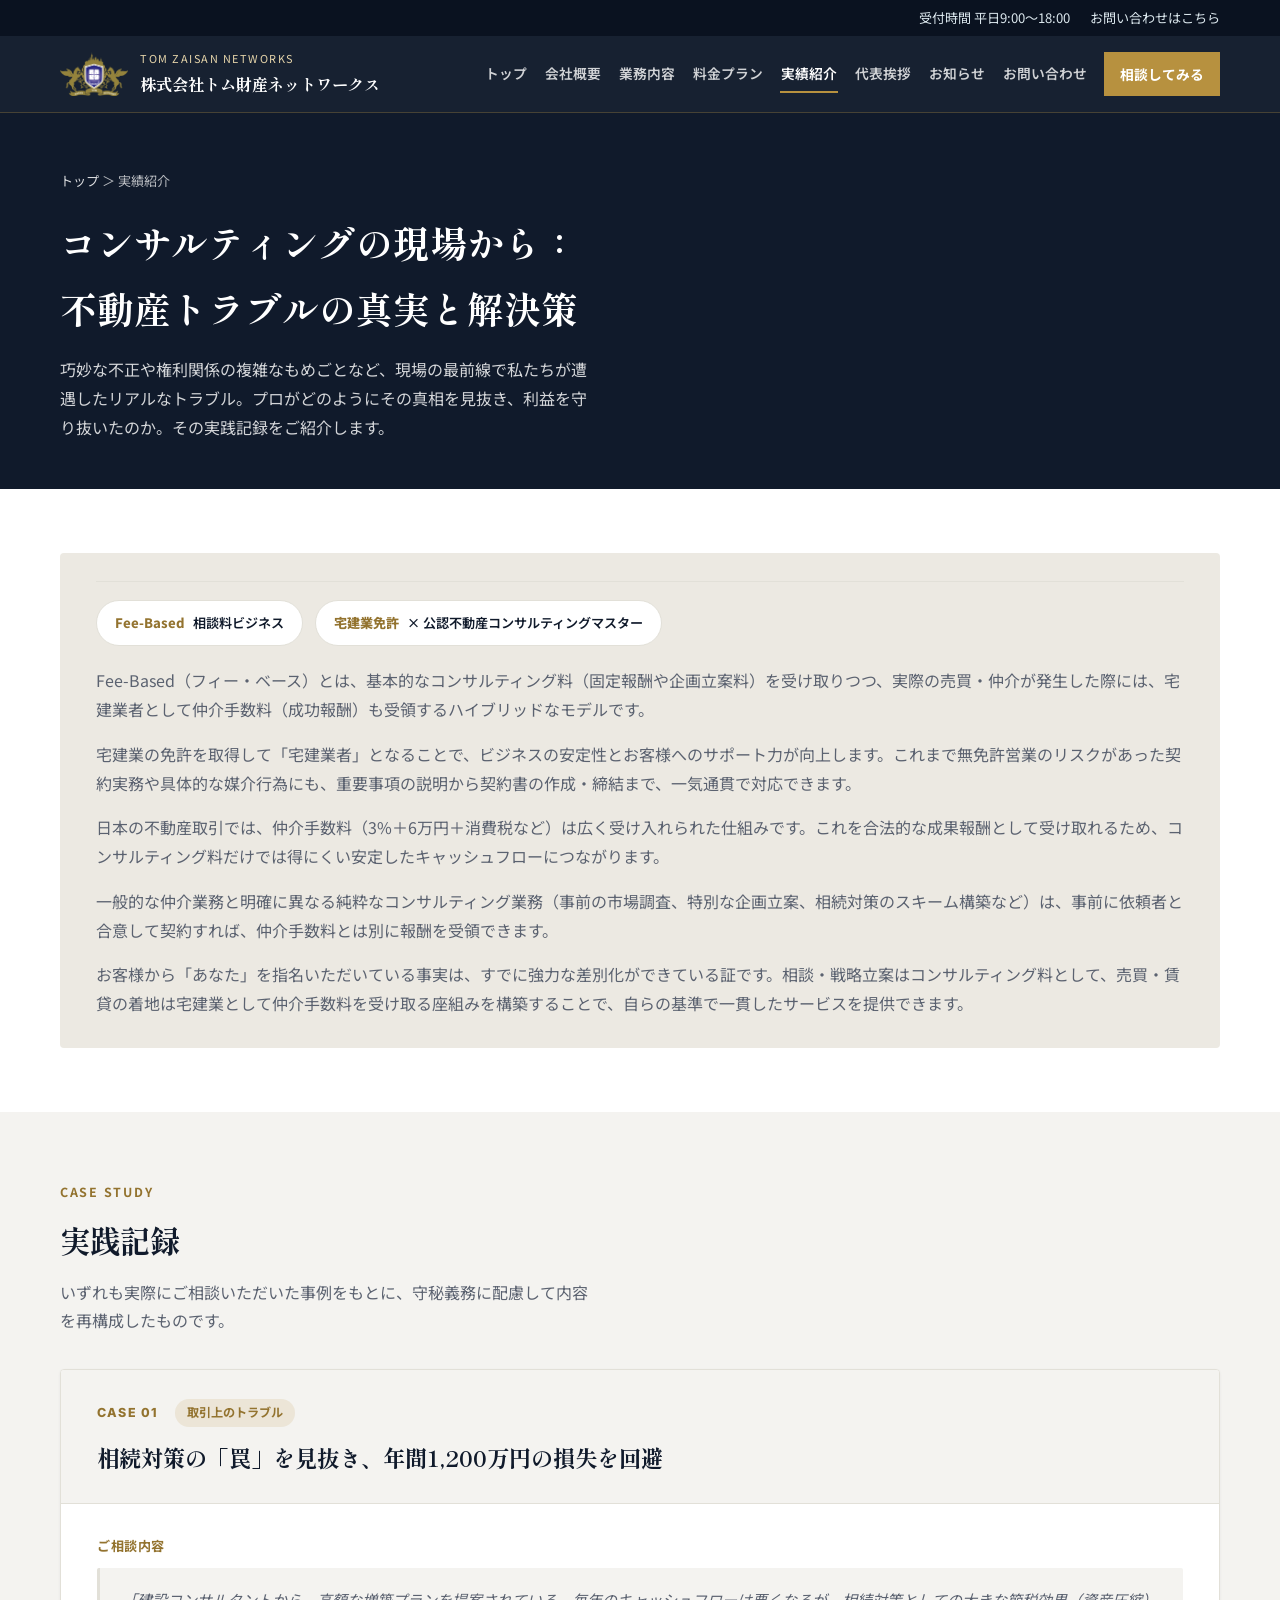
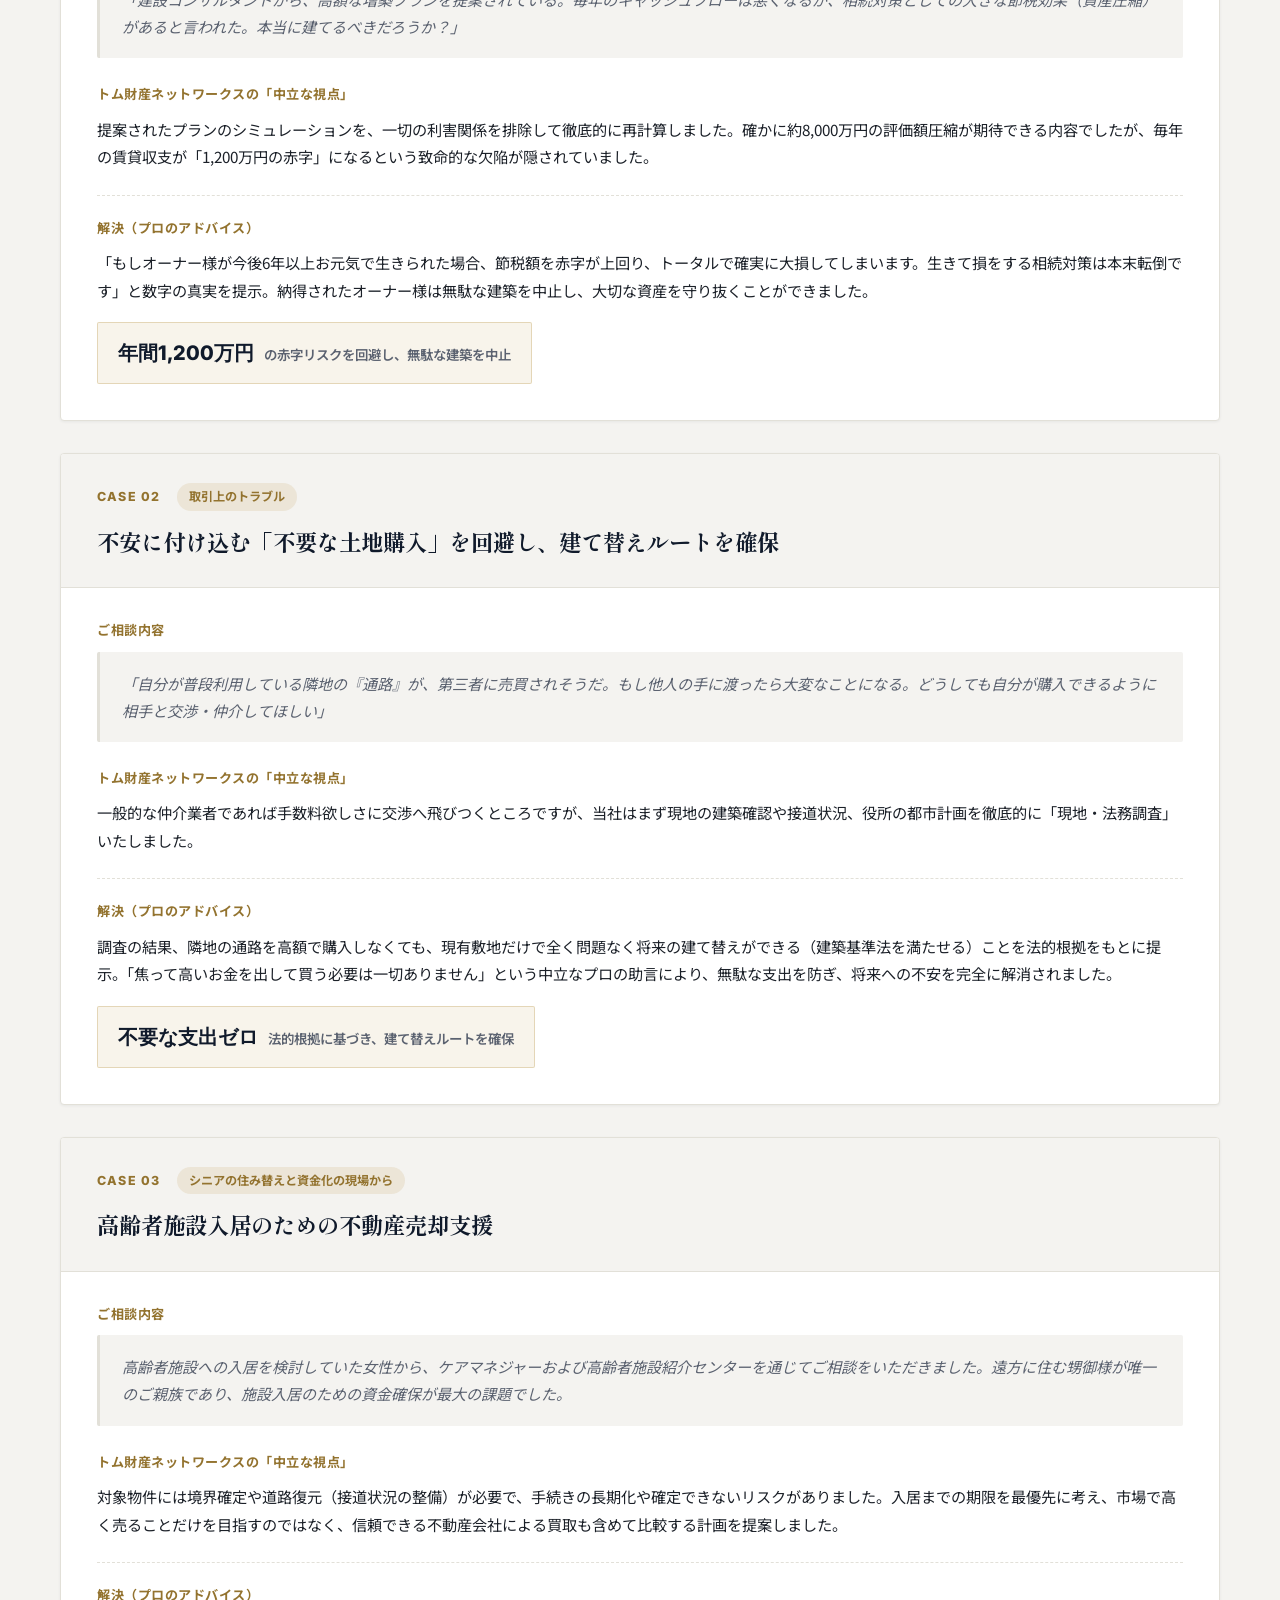
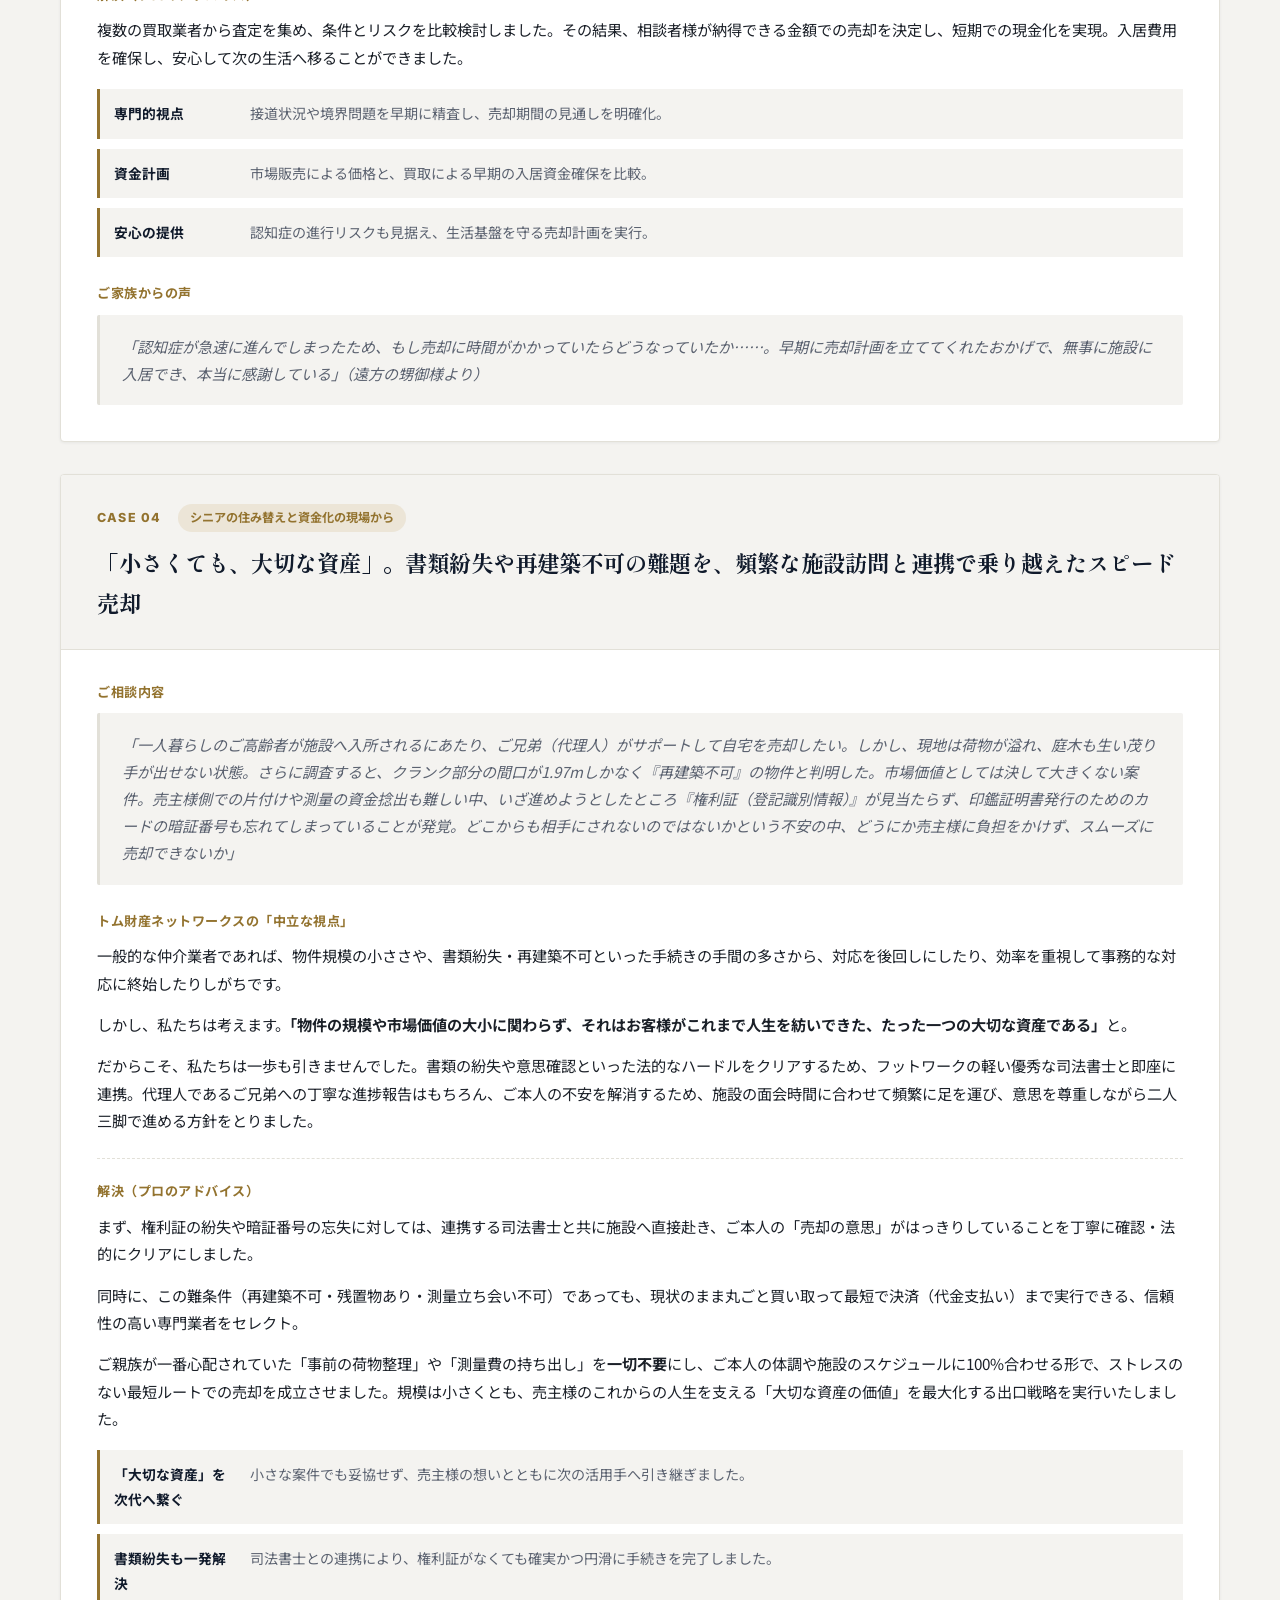
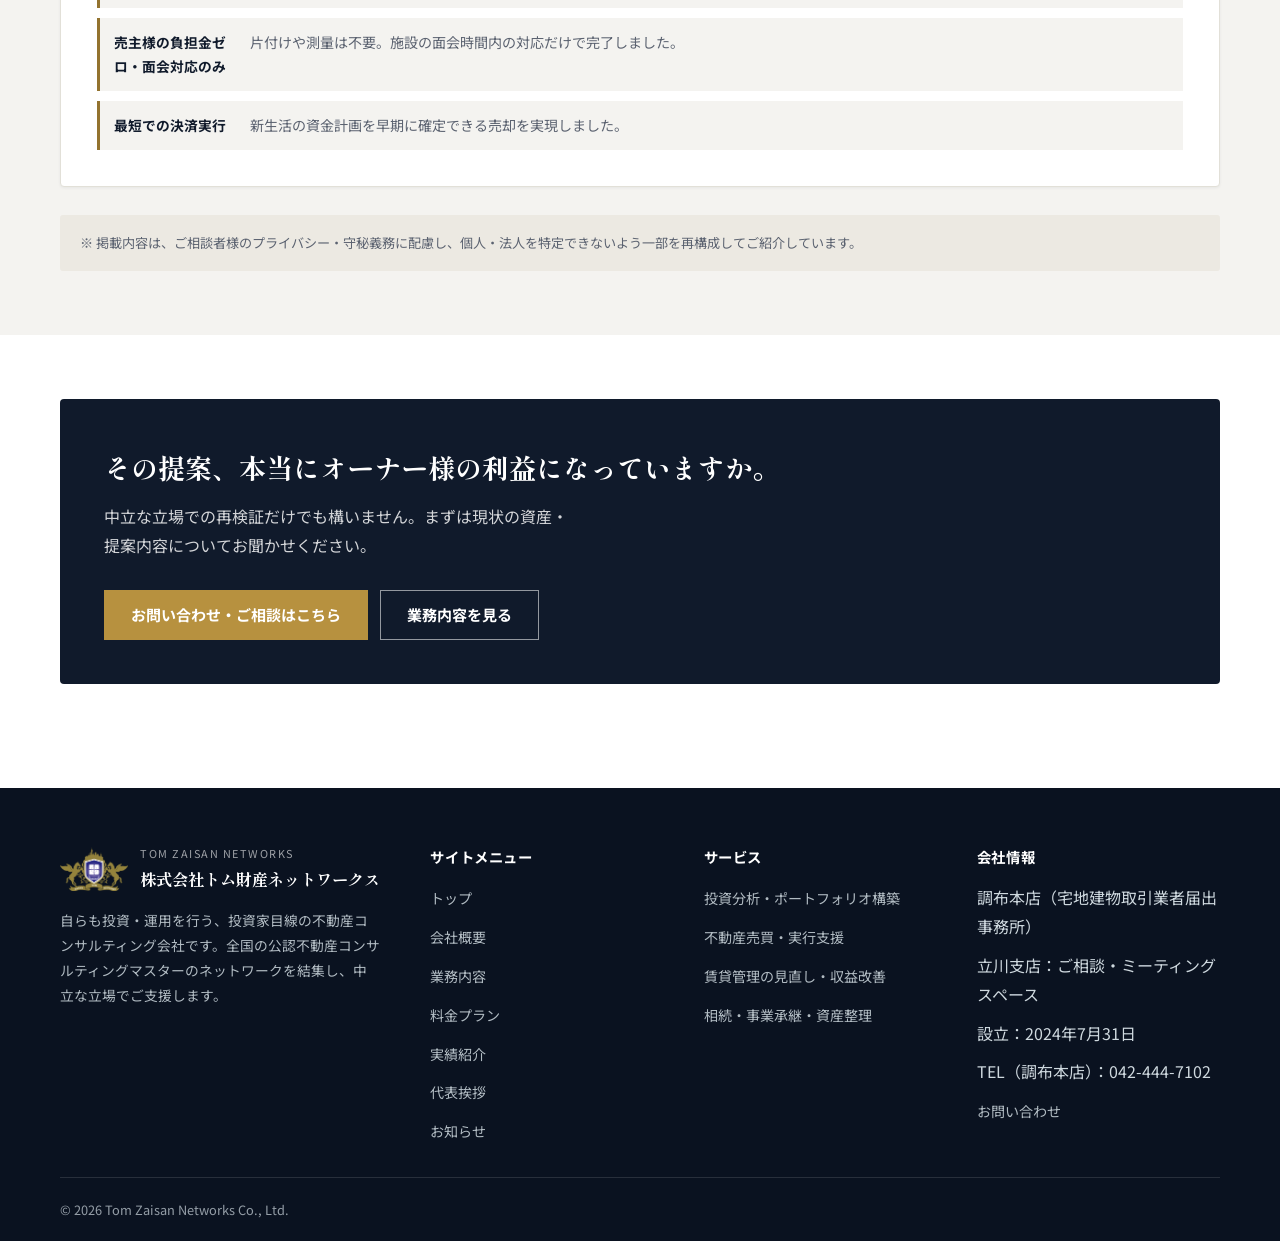
==== commit 321c6f61: "顧客要望実装（４回目）" ====
--- a/case-study.html
+++ b/case-study.html
@@ -69,18 +69,32 @@
       <section class="section reveal">
         <div class="wrap">
           <div class="case-intro-band">
-            <p>
-              当社は売買仲介手数料を目的とする一般的な不動産会社とは一線を画し、あくまで中立な立場でお話を伺う「Fee-Only（相談料ビジネス）」のコンサルタントであることを最優先しています。そのうえで、必要な局面ではオーナー様の権利と利益を法的に守るため、宅地建物取引業免許と公認不動産コンサルティングマスターとしての専門性を実行力の裏付けとしています。
-            </p>
-            <div class="case-intro-badges">
-              <span class="case-badge"><strong>Fee-Only</strong>相談料ビジネス</span>
+            <div class="case-intro-badges" aria-label="相談体制">
+              <span class="case-badge"><strong>Fee-Based</strong>相談料ビジネス</span>
               <span class="case-badge"><strong>宅建業免許</strong>× 公認不動産コンサルティングマスター</span>
             </div>
+            <div class="case-intro-copy">
+              <p>
+                Fee-Based（フィー・ベース）とは、基本的なコンサルティング料（固定報酬や企画立案料）を受け取りつつ、実際の売買・仲介が発生した際には、宅建業者として仲介手数料（成功報酬）も受領するハイブリッドなモデルです。
+              </p>
+              <p>
+                宅建業の免許を取得して「宅建業者」となることで、ビジネスの安定性とお客様へのサポート力が向上します。これまで無免許営業のリスクがあった契約実務や具体的な媒介行為にも、重要事項の説明から契約書の作成・締結まで、一気通貫で対応できます。
+              </p>
+              <p>
+                日本の不動産取引では、仲介手数料（3%＋6万円＋消費税など）は広く受け入れられた仕組みです。これを合法的な成果報酬として受け取れるため、コンサルティング料だけでは得にくい安定したキャッシュフローにつながります。
+              </p>
+              <p>
+                一般的な仲介業務と明確に異なる純粋なコンサルティング業務（事前の市場調査、特別な企画立案、相続対策のスキーム構築など）は、事前に依頼者と合意して契約すれば、仲介手数料とは別に報酬を受領できます。
+              </p>
+              <p>
+                お客様から「あなた」を指名いただいている事実は、すでに強力な差別化ができている証です。相談・戦略立案はコンサルティング料として、売買・賃貸の着地は宅建業として仲介手数料を受け取る座組みを構築することで、自らの基準で一貫したサービスを提供できます。
+              </p>
+            </div>
           </div>
         </div>
       </section>
 
-      <section class="section section-alt reveal">
+      <section class="section section-alt">
         <div class="wrap">
           <div class="section-head">
             <div>
@@ -94,7 +108,7 @@
             <article class="case-file" id="case-01">
               <div class="case-file-head">
                 <span class="case-file-no">CASE 01</span>
-                <span class="case-tag">相続対策の再検証</span>
+                <span class="case-tag">取引上のトラブル</span>
                 <h3>相続対策の「罠」を見抜き、年間1,200万円の損失を回避</h3>
               </div>
               <div class="case-file-body">
@@ -126,7 +140,7 @@
             <article class="case-file" id="case-02">
               <div class="case-file-head">
                 <span class="case-file-no">CASE 02</span>
-                <span class="case-tag">権利関係・接道の整理</span>
+                <span class="case-tag">取引上のトラブル</span>
                 <h3>不安に付け込む「不要な土地購入」を回避し、建て替えルートを確保</h3>
               </div>
               <div class="case-file-body">
@@ -151,6 +165,91 @@
                     <strong>不要な支出ゼロ</strong>
                     <span>法的根拠に基づき、建て替えルートを確保</span>
                   </div>
+                </div>
+              </div>
+            </article>
+
+            <article class="case-file" id="case-03">
+              <div class="case-file-head">
+                <span class="case-file-no">CASE 03</span>
+                <span class="case-tag">シニアの住み替えと資金化の現場から</span>
+                <h3>高齢者施設入居のための不動産売却支援</h3>
+              </div>
+              <div class="case-file-body">
+                <div class="case-section">
+                  <h4>ご相談内容</h4>
+                  <blockquote class="case-quote">
+                    高齢者施設への入居を検討していた女性から、ケアマネジャーおよび高齢者施設紹介センターを通じてご相談をいただきました。遠方に住む甥御様が唯一のご親族であり、施設入居のための資金確保が最大の課題でした。
+                  </blockquote>
+                </div>
+                <div class="case-section">
+                  <h4>トム財産ネットワークスの「中立な視点」</h4>
+                  <p>
+                    対象物件には境界確定や道路復元（接道状況の整備）が必要で、手続きの長期化や確定できないリスクがありました。入居までの期限を最優先に考え、市場で高く売ることだけを目指すのではなく、信頼できる不動産会社による買取も含めて比較する計画を提案しました。
+                  </p>
+                </div>
+                <div class="case-section case-section--solution">
+                  <h4>解決（プロのアドバイス）</h4>
+                  <p>
+                    複数の買取業者から査定を集め、条件とリスクを比較検討しました。その結果、相談者様が納得できる金額での売却を決定し、短期での現金化を実現。入居費用を確保し、安心して次の生活へ移ることができました。
+                  </p>
+                  <dl class="case-point-list">
+                    <div><dt>専門的視点</dt><dd>接道状況や境界問題を早期に精査し、売却期間の見通しを明確化。</dd></div>
+                    <div><dt>資金計画</dt><dd>市場販売による価格と、買取による早期の入居資金確保を比較。</dd></div>
+                    <div><dt>安心の提供</dt><dd>認知症の進行リスクも見据え、生活基盤を守る売却計画を実行。</dd></div>
+                  </dl>
+                </div>
+                <div class="case-section">
+                  <h4>ご家族からの声</h4>
+                  <blockquote class="case-quote">
+                    「認知症が急速に進んでしまったため、もし売却に時間がかかっていたらどうなっていたか……。早期に売却計画を立ててくれたおかげで、無事に施設に入居でき、本当に感謝している」（遠方の甥御様より）
+                  </blockquote>
+                </div>
+              </div>
+            </article>
+
+            <article class="case-file" id="case-04">
+              <div class="case-file-head">
+                <span class="case-file-no">CASE 04</span>
+                <span class="case-tag">シニアの住み替えと資金化の現場から</span>
+                <h3>「小さくても、大切な資産」。書類紛失や再建築不可の難題を、頻繁な施設訪問と連携で乗り越えたスピード売却</h3>
+              </div>
+              <div class="case-file-body">
+                <div class="case-section">
+                  <h4>ご相談内容</h4>
+                  <blockquote class="case-quote">
+                    「一人暮らしのご高齢者が施設へ入所されるにあたり、ご兄弟（代理人）がサポートして自宅を売却したい。しかし、現地は荷物が溢れ、庭木も生い茂り手が出せない状態。さらに調査すると、クランク部分の間口が1.97mしかなく『再建築不可』の物件と判明した。市場価値としては決して大きくない案件。売主様側での片付けや測量の資金捻出も難しい中、いざ進めようとしたところ『権利証（登記識別情報）』が見当たらず、印鑑証明書発行のためのカードの暗証番号も忘れてしまっていることが発覚。どこからも相手にされないのではないかという不安の中、どうにか売主様に負担をかけず、スムーズに売却できないか」
+                  </blockquote>
+                </div>
+                <div class="case-section">
+                  <h4>トム財産ネットワークスの「中立な視点」</h4>
+                  <p>
+                    一般的な仲介業者であれば、物件規模の小ささや、書類紛失・再建築不可といった手続きの手間の多さから、対応を後回しにしたり、効率を重視して事務的な対応に終始したりしがちです。
+                  </p>
+                  <p>
+                    しかし、私たちは考えます。<strong>「物件の規模や市場価値の大小に関わらず、それはお客様がこれまで人生を紡いできた、たった一つの大切な資産である」</strong>と。
+                  </p>
+                  <p>
+                    だからこそ、私たちは一歩も引きませんでした。書類の紛失や意思確認といった法的なハードルをクリアするため、フットワークの軽い優秀な司法書士と即座に連携。代理人であるご兄弟への丁寧な進捗報告はもちろん、ご本人の不安を解消するため、施設の面会時間に合わせて頻繁に足を運び、意思を尊重しながら二人三脚で進める方針をとりました。
+                  </p>
+                </div>
+                <div class="case-section case-section--solution">
+                  <h4>解決（プロのアドバイス）</h4>
+                  <p>
+                    まず、権利証の紛失や暗証番号の忘失に対しては、連携する司法書士と共に施設へ直接赴き、ご本人の「売却の意思」がはっきりしていることを丁寧に確認・法的にクリアにしました。
+                  </p>
+                  <p>
+                    同時に、この難条件（再建築不可・残置物あり・測量立ち会い不可）であっても、現状のまま丸ごと買い取って最短で決済（代金支払い）まで実行できる、信頼性の高い専門業者をセレクト。
+                  </p>
+                  <p>
+                    ご親族が一番心配されていた「事前の荷物整理」や「測量費の持ち出し」を<strong>一切不要</strong>にし、ご本人の体調や施設のスケジュールに100%合わせる形で、ストレスのない最短ルートでの売却を成立させました。規模は小さくとも、売主様のこれからの人生を支える「大切な資産の価値」を最大化する出口戦略を実行いたしました。
+                  </p>
+                  <ul class="case-result-list">
+                    <li><strong>「大切な資産」を次代へ繋ぐ</strong><span>小さな案件でも妥協せず、売主様の想いとともに次の活用手へ引き継ぎました。</span></li>
+                    <li><strong>書類紛失も一発解決</strong><span>司法書士との連携により、権利証がなくても確実かつ円滑に手続きを完了しました。</span></li>
+                    <li><strong>売主様の負担金ゼロ・面会対応のみ</strong><span>片付けや測量は不要。施設の面会時間内の対応だけで完了しました。</span></li>
+                    <li><strong>最短での決済実行</strong><span>新生活の資金計画を早期に確定できる売却を実現しました。</span></li>
+                  </ul>
                 </div>
               </div>
             </article>
--- a/styles.css
+++ b/styles.css
@@ -683,6 +683,64 @@
 }
 
 /* ---------- News ---------- */
+.news-hero-inner {
+  display: grid;
+  grid-template-columns: minmax(0, 1fr) minmax(300px, 380px);
+  align-items: end;
+  gap: 48px;
+}
+
+.facebook-banner {
+  display: flex;
+  align-items: center;
+  justify-content: space-between;
+  min-height: 84px;
+  padding: 16px 22px;
+  border: 1px solid rgba(255, 255, 255, 0.34);
+  border-radius: var(--radius-md);
+  background: rgba(255, 255, 255, 0.1);
+  color: #fff;
+  text-decoration: none;
+  transition: box-shadow 160ms ease, border-color 160ms ease;
+}
+
+.facebook-banner:hover {
+  border-color: #1877f2;
+  background: rgba(255, 255, 255, 0.16);
+}
+
+.facebook-banner-copy {
+  display: grid;
+  gap: 8px;
+}
+
+.facebook-banner-label {
+  font-family: var(--font-serif);
+  font-size: clamp(1.1rem, 1.8vw, 1.35rem);
+  font-weight: 700;
+}
+
+.facebook-banner-text {
+  color: rgba(255, 255, 255, 0.78);
+  font-size: 0.82rem;
+}
+
+.facebook-banner-icon {
+  display: grid;
+  width: 54px;
+  height: 54px;
+  flex: 0 0 54px;
+  place-items: end center;
+  overflow: hidden;
+  border-radius: 8px;
+  background: #1877f2;
+  color: #fff;
+  font-family: Arial, sans-serif;
+  font-size: 62px;
+  font-weight: 700;
+  line-height: 0.83;
+}
+
 .news-list {
   display: grid;
   gap: 14px;
@@ -1454,27 +1512,29 @@
 
 /* ---------- Case Study (実績紹介) ---------- */
 .case-intro-band {
-  display: flex;
-  align-items: center;
-  flex-wrap: wrap;
-  gap: 28px;
+  display: grid;
+  gap: 20px;
   background: var(--bg-soft-2);
   border-radius: var(--radius-lg);
-  padding: 32px 36px;
-}
-
-.case-intro-band p {
-  flex: 1 1 420px;
+  padding: 28px 36px 30px;
+}
+
+.case-intro-copy {
+  display: grid;
+  gap: 16px;
+}
+
+.case-intro-copy p {
   margin: 0;
   color: var(--muted);
-  max-width: 62ch;
 }
 
 .case-intro-badges {
   display: flex;
-  flex: none;
   flex-wrap: wrap;
   gap: 12px;
+  padding-top: 18px;
+  border-top: 1px solid var(--line);
 }
 
 .case-badge {
@@ -1563,6 +1623,10 @@
   font-size: 0.95rem;
 }
 
+.case-section p + p {
+  margin-top: 14px;
+}
+
 .case-quote {
   margin: 0;
   padding: 18px 22px;
@@ -1601,6 +1665,43 @@
   font-size: 0.84rem;
   font-weight: 600;
   color: var(--muted);
+}
+
+.case-point-list,
+.case-result-list {
+  display: grid;
+  gap: 10px;
+  margin: 18px 0 0;
+}
+
+.case-point-list div,
+.case-result-list li {
+  display: grid;
+  grid-template-columns: 7.5em 1fr;
+  gap: 16px;
+  align-items: start;
+  padding: 12px 14px;
+  border-left: 3px solid var(--accent-dark);
+  background: var(--bg-soft);
+}
+
+.case-point-list dt,
+.case-result-list strong {
+  color: var(--primary);
+  font-size: 0.86rem;
+  font-weight: 700;
+}
+
+.case-point-list dd,
+.case-result-list span {
+  margin: 0;
+  color: var(--muted);
+  font-size: 0.88rem;
+}
+
+.case-result-list {
+  padding: 0;
+  list-style: none;
 }
 
 .case-disclaimer {
@@ -1844,6 +1945,32 @@
 }
 
 @media (max-width: 720px) {
+  .news-hero-inner {
+    grid-template-columns: 1fr;
+    align-items: stretch;
+    gap: 26px;
+  }
+
+  .facebook-banner {
+    min-height: 88px;
+    padding: 18px 20px;
+  }
+
+  .facebook-banner-copy {
+    gap: 8px;
+  }
+
+  .facebook-banner-text {
+    font-size: 0.86rem;
+  }
+
+  .facebook-banner-icon {
+    width: 48px;
+    height: 48px;
+    flex-basis: 48px;
+    font-size: 56px;
+  }
+
   .section-head-nowrap {
     white-space: normal;
   }
@@ -1877,7 +2004,17 @@
   }
 
   .case-intro-band {
-    padding: 26px;
+    gap: 16px;
+    padding: 22px;
+  }
+
+  .case-intro-badges {
+    padding-top: 16px;
+  }
+
+  .case-badge {
+    padding: 8px 14px;
+    white-space: normal;
   }
 
   .case-file-head,
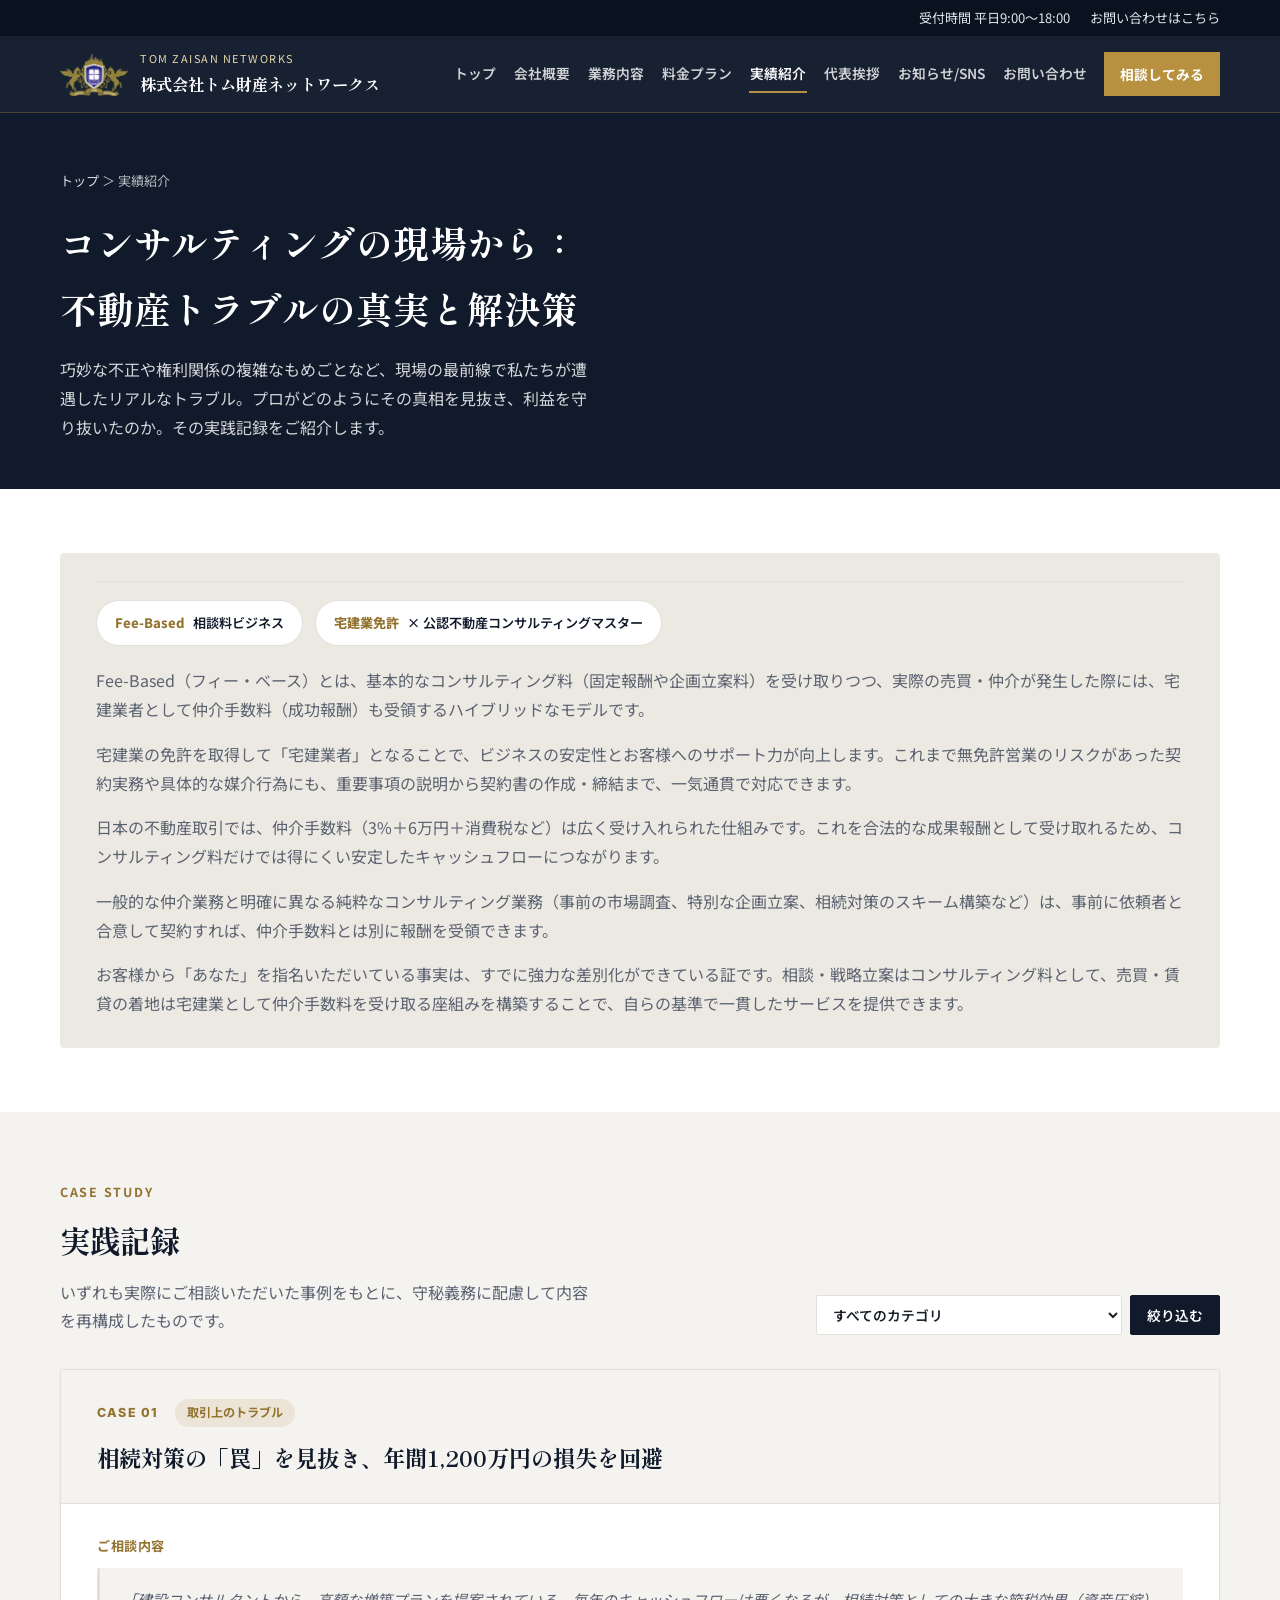
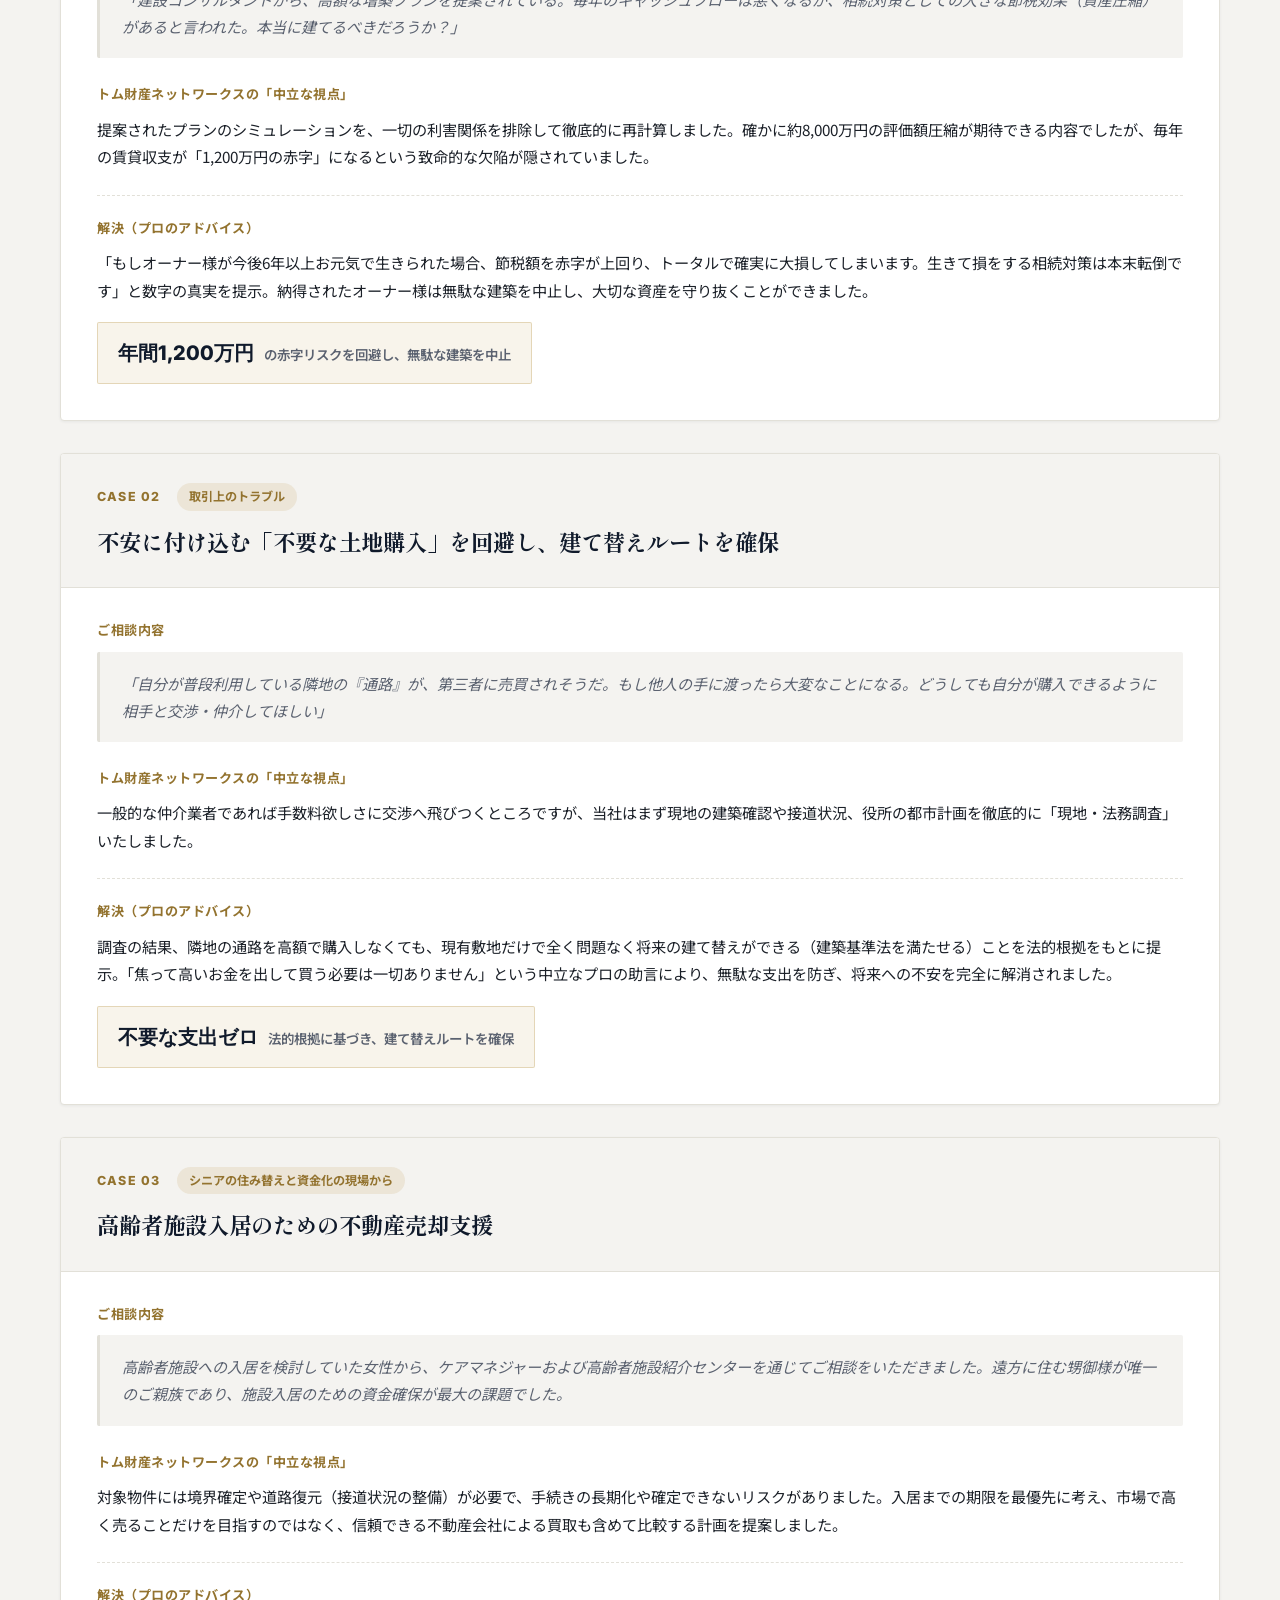
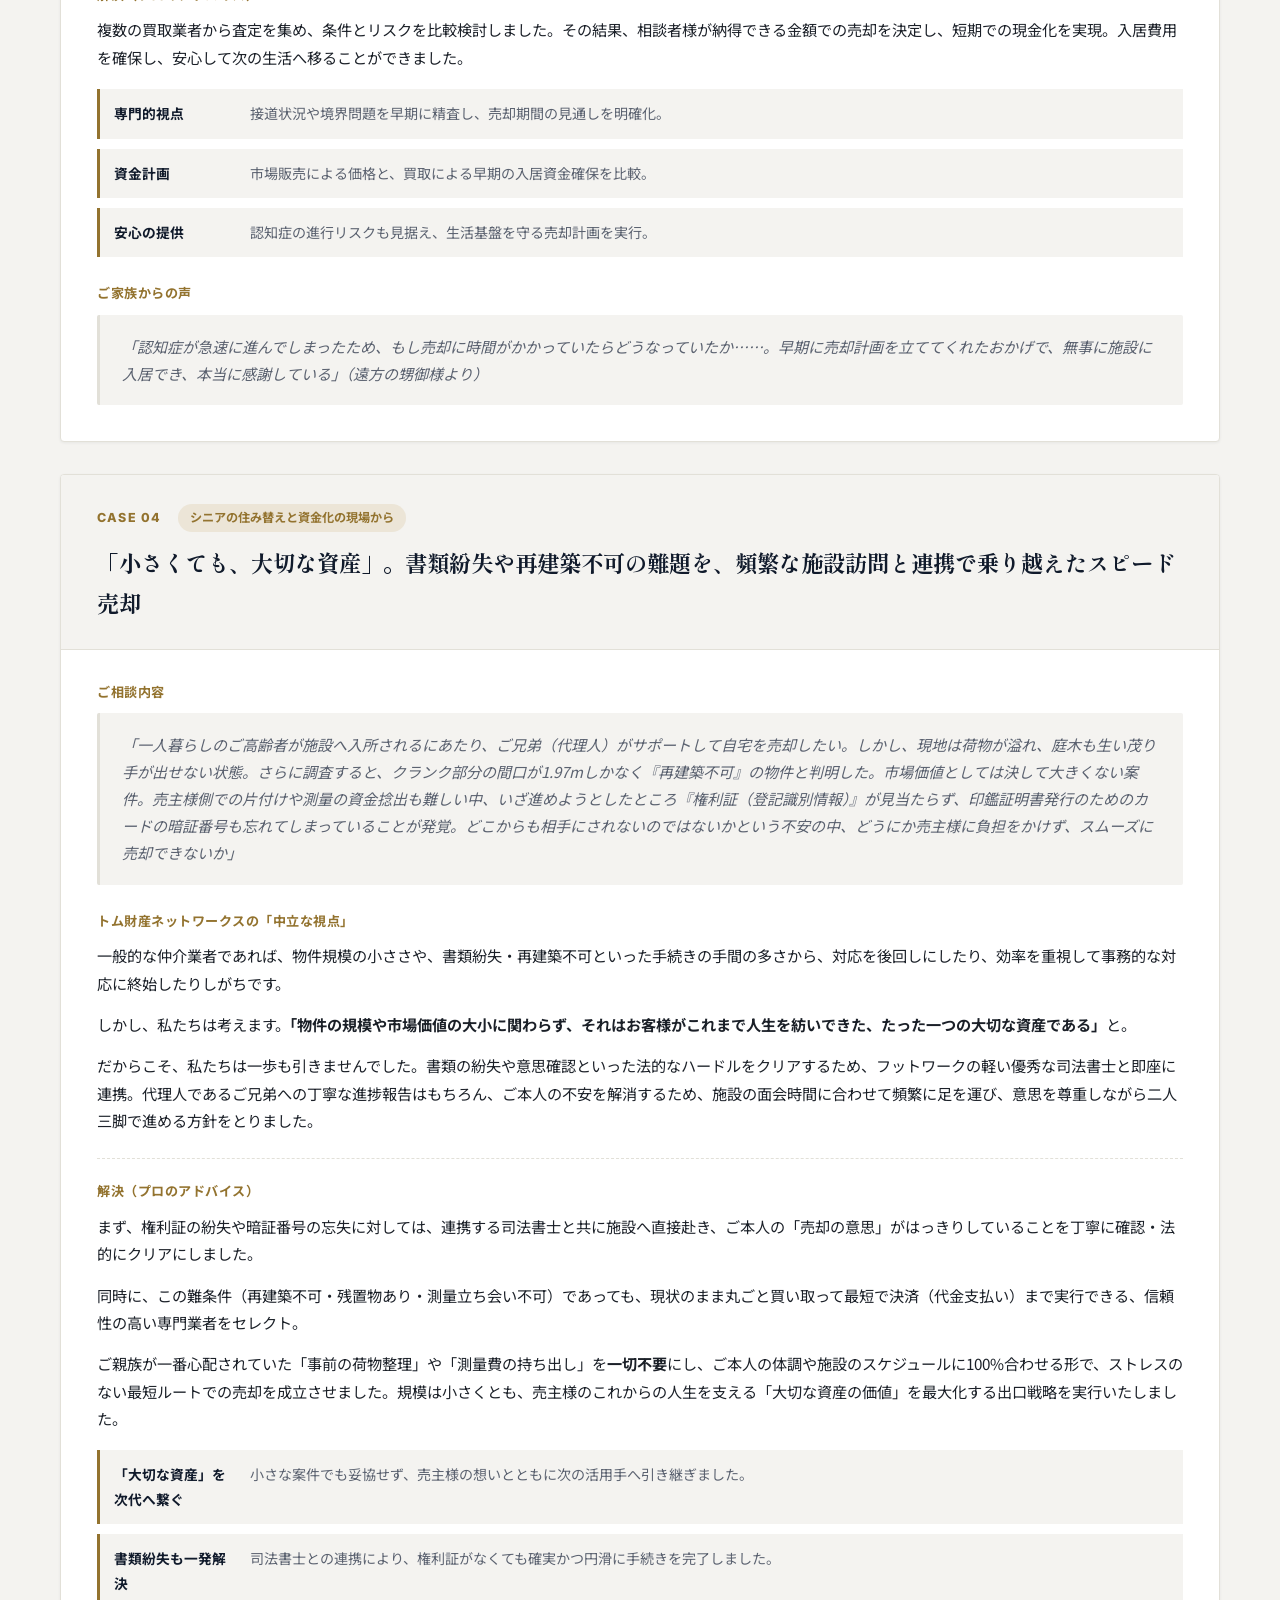
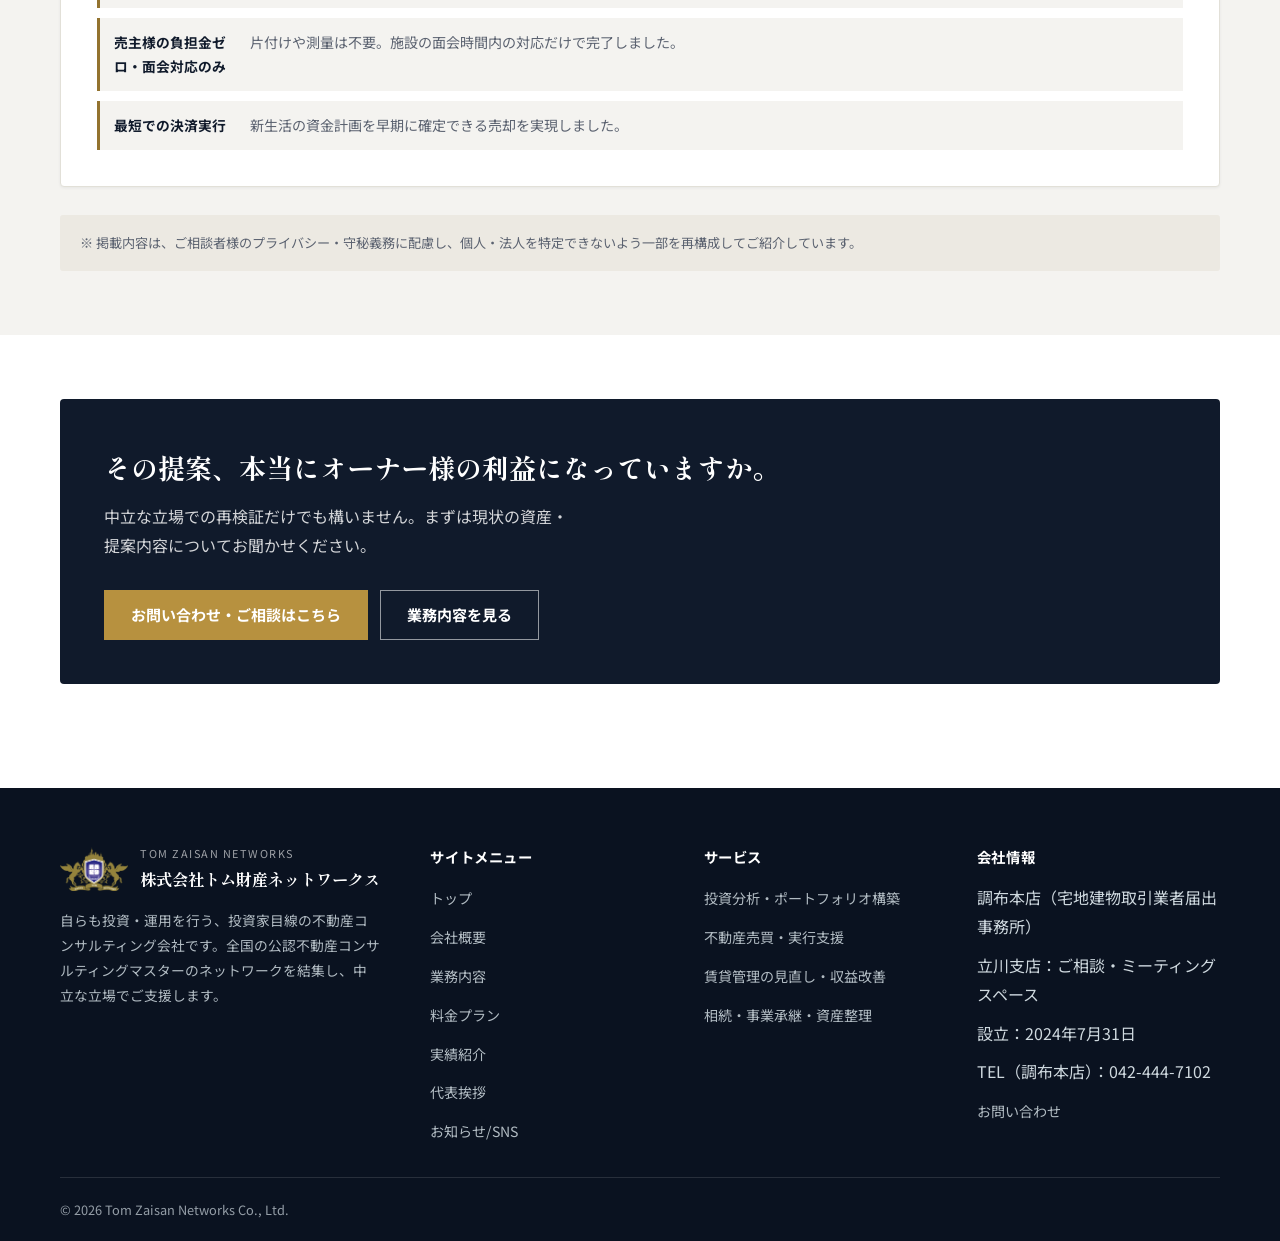
==== commit 39152a77: "ヘッダを変更。実績紹介に絞り込み機能を追加。" ====
--- a/case-study.html
+++ b/case-study.html
@@ -43,7 +43,7 @@
             <a href="pricing.html">料金プラン</a>
             <a href="case-study.html" aria-current="page">実績紹介</a>
             <a href="profile.html">代表挨拶</a>
-            <a href="news.html">お知らせ</a>
+            <a href="news.html">お知らせ/SNS</a>
             <a href="contact.html">お問い合わせ</a>
           </nav>
           <a class="header-cta" href="contact.html">相談してみる</a>
@@ -102,6 +102,17 @@
               <h2>実践記録</h2>
               <p>いずれも実際にご相談いただいた事例をもとに、守秘義務に配慮して内容を再構成したものです。</p>
             </div>
+            <form class="case-filter" id="case-filter">
+              <label class="sr-only" for="case-category">カテゴリで絞り込む</label>
+              <select id="case-category" name="category">
+                <option value="">すべてのカテゴリ</option>
+                <option value="代表のblog">代表のblog</option>
+                <option value="管理トラブルのblog">管理トラブルのblog</option>
+                <option value="取引上のトラブル">取引上のトラブル</option>
+                <option value="シニアの住み替えと資金化の現場から">シニアの住み替えと資金化の現場から</option>
+              </select>
+              <button type="submit">絞り込む</button>
+            </form>
           </div>
 
           <div class="case-list">
@@ -254,6 +265,8 @@
               </div>
             </article>
           </div>
+
+          <p class="case-filter-empty" id="case-filter-empty" hidden>選択したカテゴリの記事は現在ありません。</p>
 
           <p class="case-disclaimer">
             ※ 掲載内容は、ご相談者様のプライバシー・守秘義務に配慮し、個人・法人を特定できないよう一部を再構成してご紹介しています。
@@ -300,7 +313,7 @@
             <li><a href="pricing.html">料金プラン</a></li>
             <li><a href="case-study.html">実績紹介</a></li>
             <li><a href="profile.html">代表挨拶</a></li>
-            <li><a href="news.html">お知らせ</a></li>
+            <li><a href="news.html">お知らせ/SNS</a></li>
           </ul>
         </div>
         <div class="footer-col">
--- a/styles.css
+++ b/styles.css
@@ -660,6 +660,43 @@
   white-space: nowrap;
 }
 
+.case-filter {
+  display: flex;
+  align-items: center;
+  gap: 8px;
+  flex: 0 0 auto;
+}
+
+.case-filter select,
+.case-filter button {
+  height: 40px;
+  border-radius: var(--radius-sm);
+  font: inherit;
+  font-size: 0.86rem;
+  font-weight: 600;
+}
+
+.case-filter select {
+  min-width: 250px;
+  padding: 0 34px 0 12px;
+  border: 1px solid var(--line);
+  background: #fff;
+  color: var(--text);
+}
+
+.case-filter button {
+  padding: 0 16px;
+  border: 1px solid var(--primary);
+  background: var(--primary);
+  color: #fff;
+  cursor: pointer;
+  transition: background 160ms ease;
+}
+
+.case-filter button:hover {
+  background: var(--accent-dark);
+}
+
 .section-tag {
   display: inline-block;
   color: var(--accent-dark);
@@ -1559,6 +1596,16 @@
 .case-list {
   display: grid;
   gap: 32px;
+}
+
+.case-filter-empty {
+  margin: 24px 0 0;
+  padding: 16px 20px;
+  border: 1px solid var(--line);
+  border-radius: var(--radius-sm);
+  background: #fff;
+  color: var(--muted);
+  text-align: center;
 }
 
 .case-file {
@@ -2003,6 +2050,20 @@
     padding: 44px 0;
   }
 
+  .section-head {
+    align-items: flex-start;
+    flex-direction: column;
+  }
+
+  .case-filter {
+    width: 100%;
+  }
+
+  .case-filter select {
+    min-width: 0;
+    flex: 1;
+  }
+
   .case-intro-band {
     gap: 16px;
     padding: 22px;
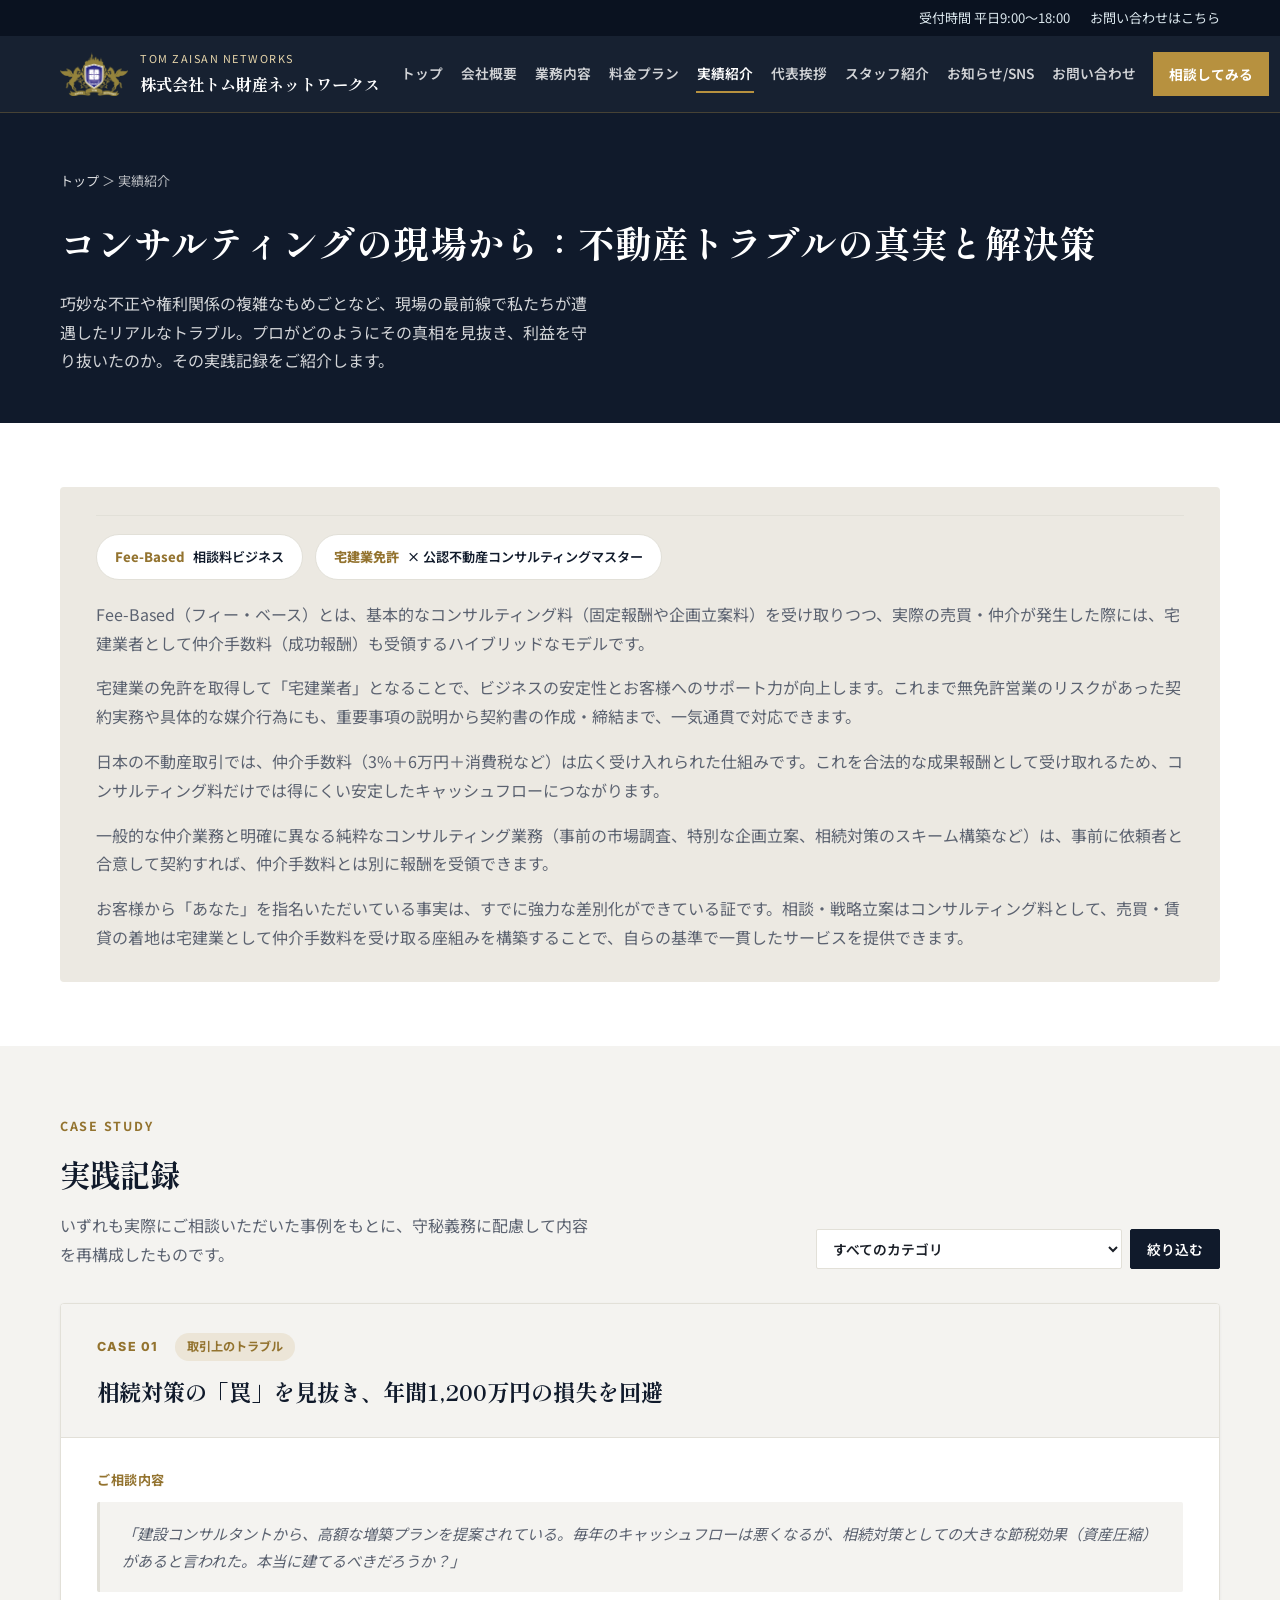
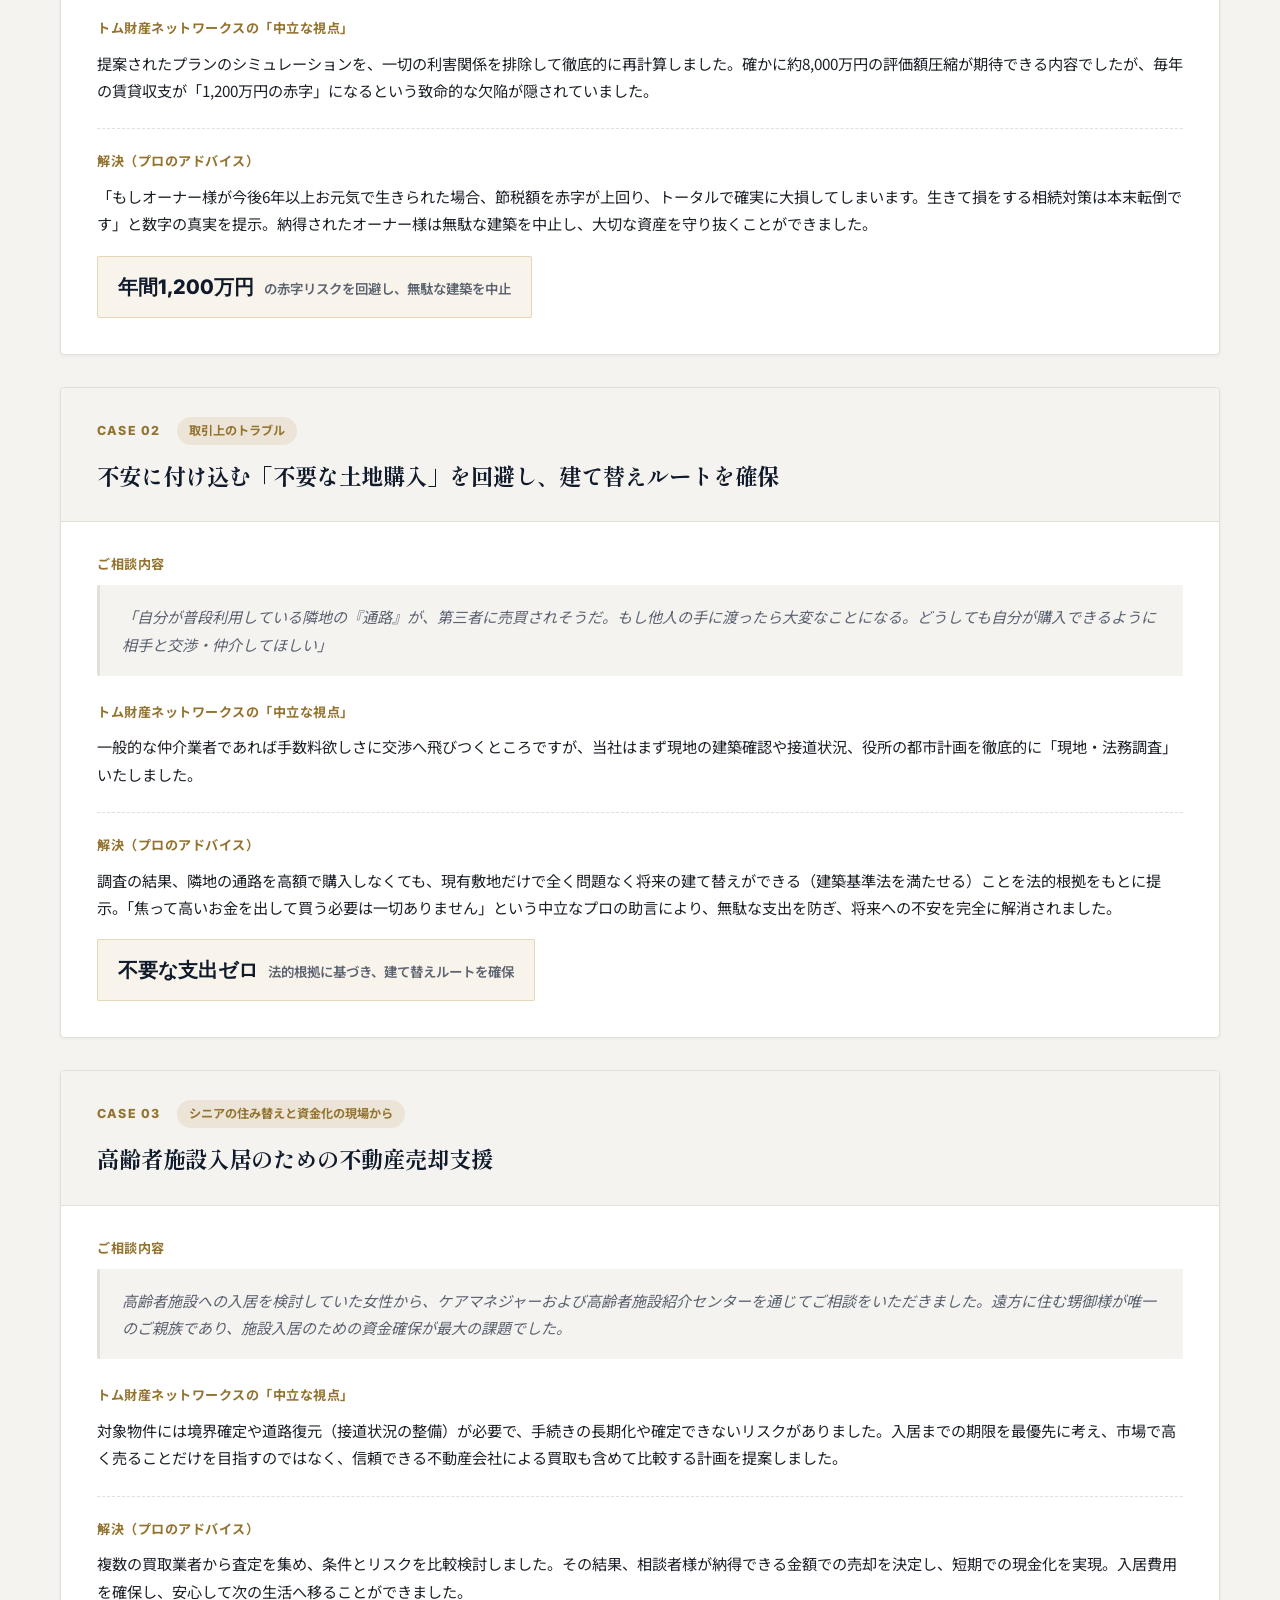
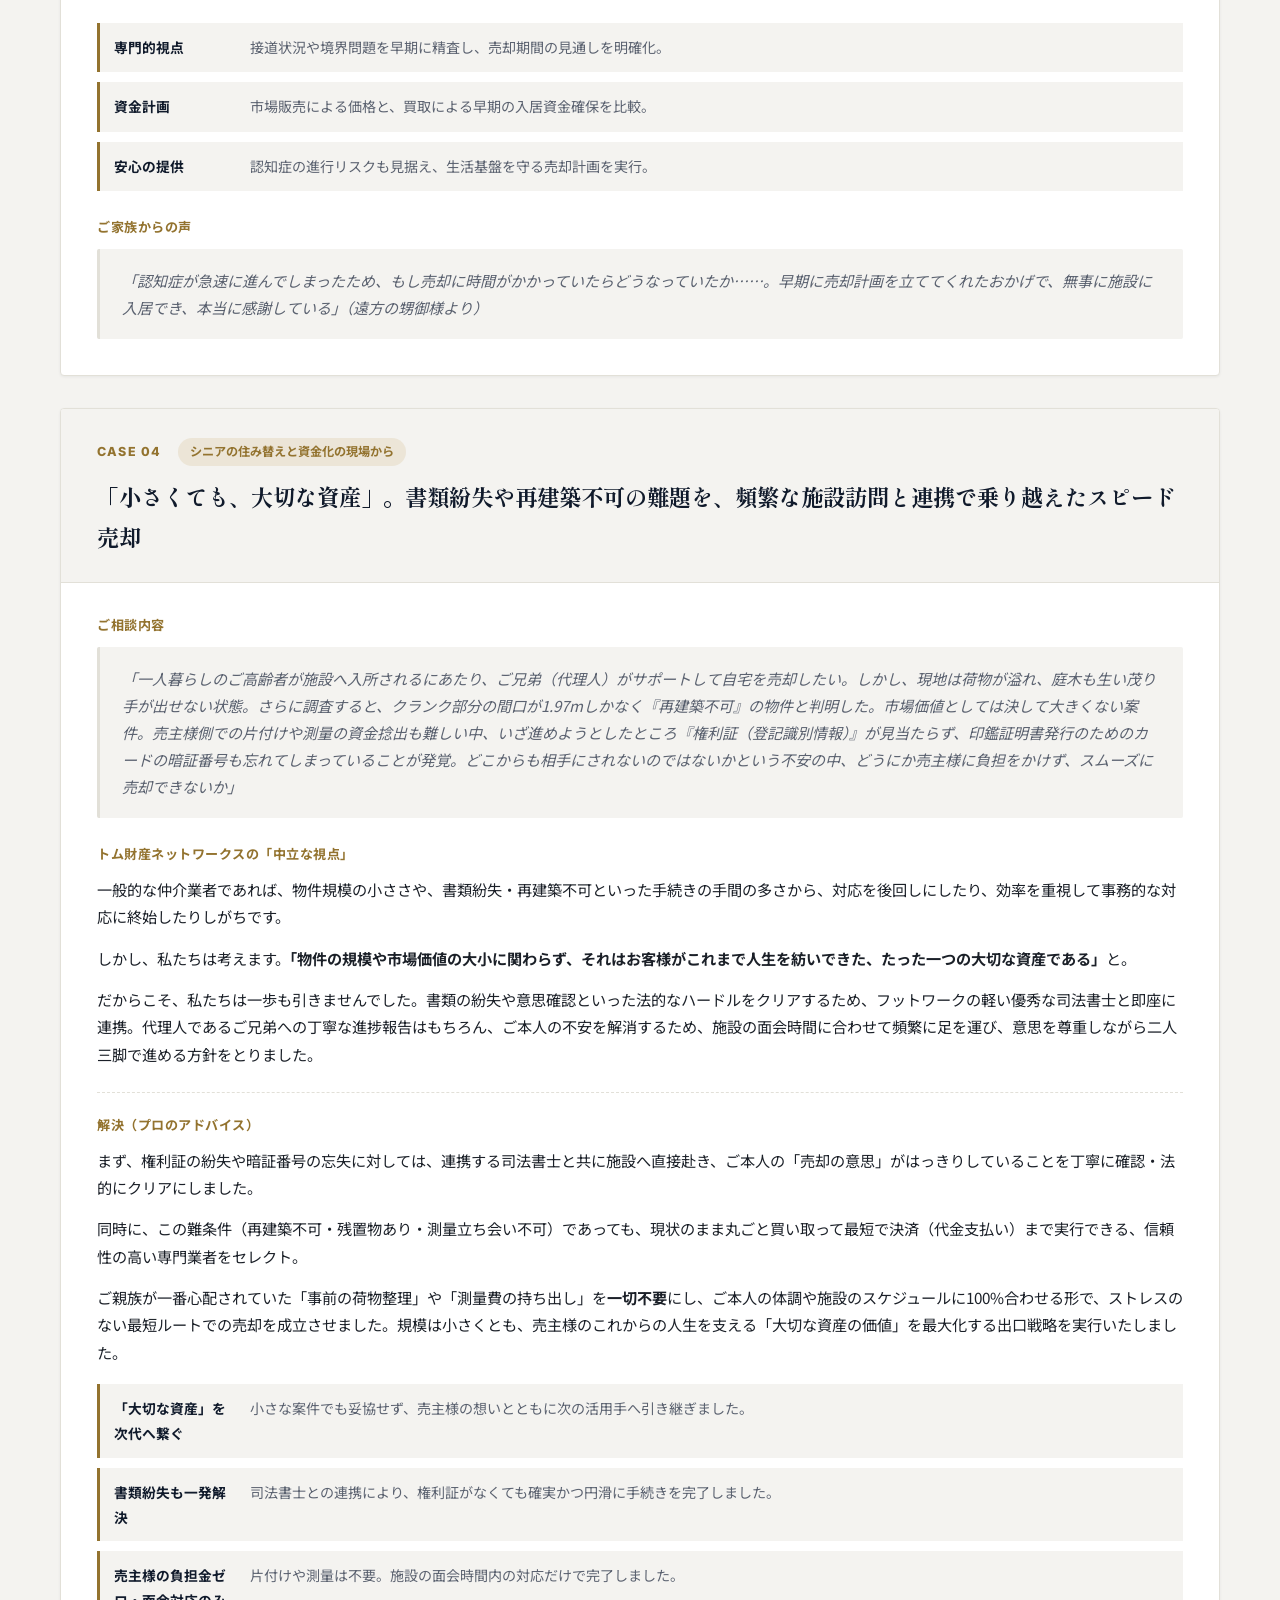
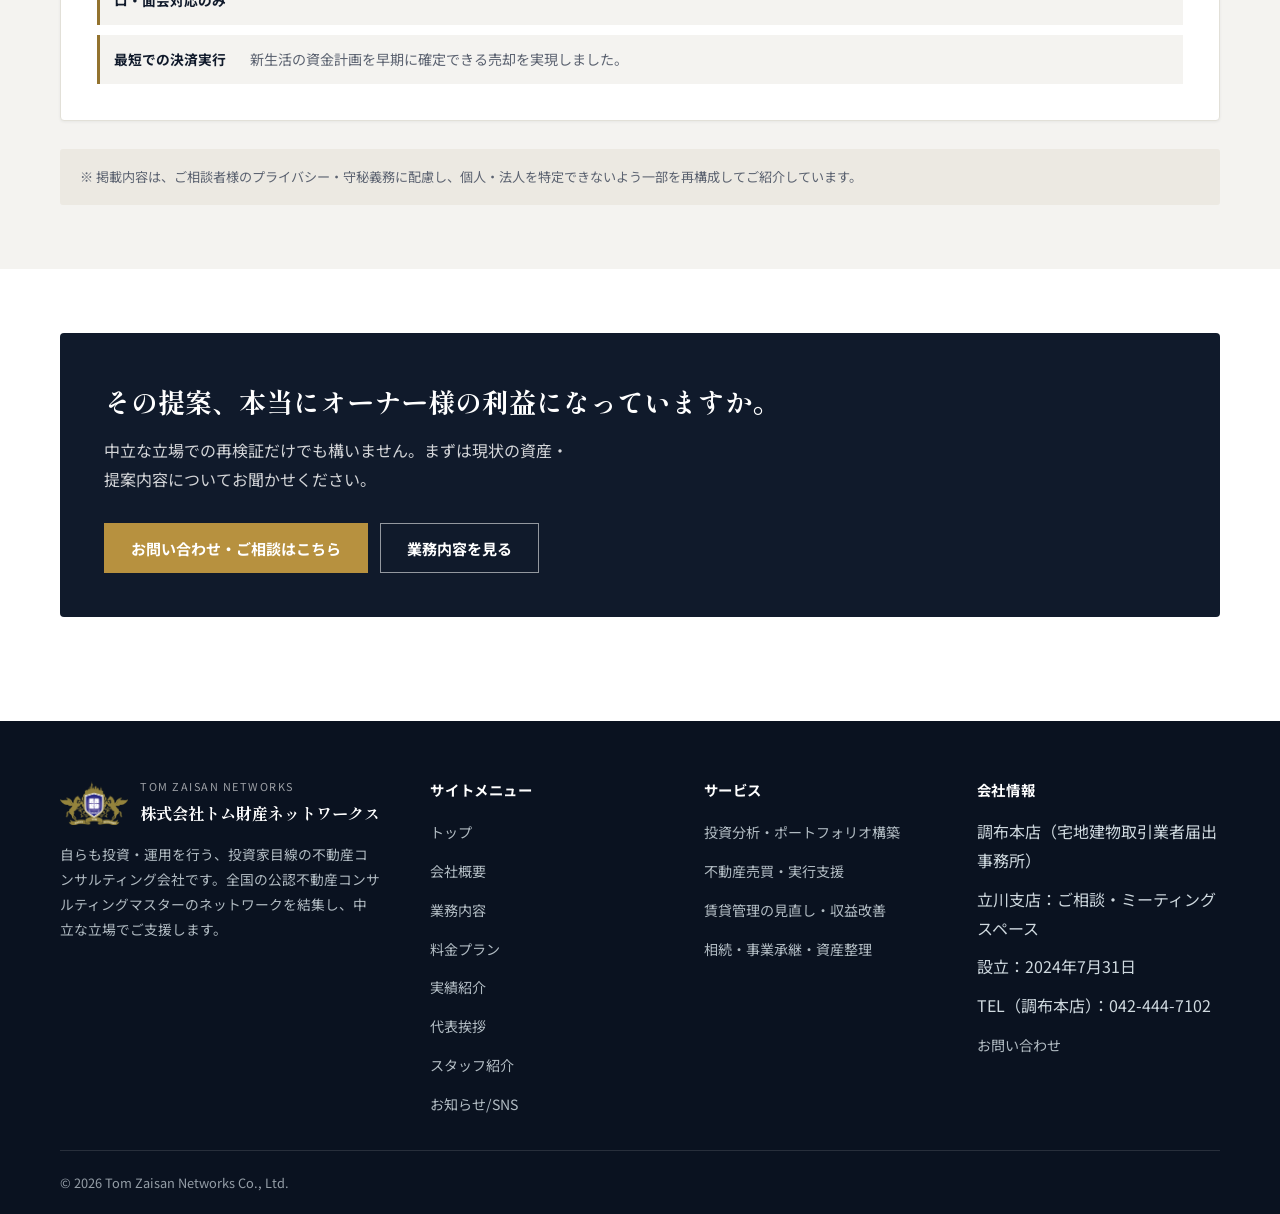
==== commit 47cc4c9f: "スタッフ紹介ページ作成" ====
--- a/case-study.html
+++ b/case-study.html
@@ -43,6 +43,7 @@
             <a href="pricing.html">料金プラン</a>
             <a href="case-study.html" aria-current="page">実績紹介</a>
             <a href="profile.html">代表挨拶</a>
+            <a href="team.html">スタッフ紹介</a>
             <a href="news.html">お知らせ/SNS</a>
             <a href="contact.html">お問い合わせ</a>
           </nav>
@@ -59,7 +60,7 @@
       <section class="page-hero">
         <div class="wrap">
           <p class="breadcrumb"><a href="index.html">トップ</a> ＞ 実績紹介</p>
-          <h1>コンサルティングの現場から：<br />不動産トラブルの真実と解決策</h1>
+          <h1>コンサルティングの現場から：不動産トラブルの真実と解決策</h1>
           <p class="lead">
             巧妙な不正や権利関係の複雑なもめごとなど、現場の最前線で私たちが遭遇したリアルなトラブル。プロがどのようにその真相を見抜き、利益を守り抜いたのか。その実践記録をご紹介します。
           </p>
@@ -313,6 +314,7 @@
             <li><a href="pricing.html">料金プラン</a></li>
             <li><a href="case-study.html">実績紹介</a></li>
             <li><a href="profile.html">代表挨拶</a></li>
+            <li><a href="team.html">スタッフ紹介</a></li>
             <li><a href="news.html">お知らせ/SNS</a></li>
           </ul>
         </div>
--- a/styles.css
+++ b/styles.css
@@ -119,7 +119,7 @@
   gap: 12px;
   text-decoration: none;
   color: var(--text);
-  min-width: 0;
+  flex: none;
 }
 
 .brand-mark {
@@ -158,6 +158,7 @@
   display: flex;
   align-items: center;
   gap: 16px;
+  min-width: 0;
 }
 
 .site-nav {
@@ -203,6 +204,29 @@
 .header-cta:hover {
   background: var(--accent-dark);
   transform: translateY(-1px);
+}
+
+@media (max-width: 1200px) and (min-width: 1041px) {
+  .header-inner {
+    gap: 12px;
+  }
+
+  .header-actions {
+    gap: 10px;
+  }
+
+  .site-nav {
+    gap: 10px;
+  }
+
+  .site-nav a {
+    font-size: 0.78rem;
+  }
+
+  .header-cta {
+    padding: 0 12px;
+    font-size: 0.8rem;
+  }
 }
 
 .nav-toggle {
@@ -1057,6 +1081,10 @@
   color: var(--muted);
 }
 
+.message-body .message-paragraph-wide {
+  clear: both;
+}
+
 .message-signature {
   margin-top: 26px !important;
   display: flex;
@@ -1109,6 +1137,28 @@
   object-position: 68% 30%;
 }
 
+.member-portrait--placeholder {
+  display: grid;
+  place-items: center;
+  align-content: center;
+  gap: 8px;
+  border: 1px dashed var(--accent);
+  background: var(--bg-soft-2);
+  color: var(--accent-dark);
+  box-shadow: none;
+}
+
+.member-portrait--placeholder span {
+  font-family: "Inter", sans-serif;
+  font-size: 1.3rem;
+  font-weight: 700;
+  letter-spacing: 0.08em;
+}
+
+.member-portrait--placeholder small {
+  font-size: 0.86rem;
+}
+
 .member-bio {
   max-width: 640px;
 }
@@ -1124,6 +1174,26 @@
 .member-bio p {
   margin: 0 0 18px;
   color: var(--muted);
+}
+
+.member-placeholder-label {
+  color: var(--accent-dark) !important;
+  font-weight: 700;
+}
+
+.member-comment-placeholder {
+  margin-top: 24px;
+  padding: 18px 20px;
+  border-left: 3px solid var(--accent);
+  background: var(--bg-soft-2);
+}
+
+.member-comment-placeholder strong {
+  color: var(--primary);
+}
+
+.member-comment-placeholder p {
+  margin: 8px 0 0;
 }
 
 /* ---------- Member grid (additional members, scales to any count) ---------- */
@@ -1313,6 +1383,7 @@
 
 .profile-table th {
   width: 200px;
+  white-space: nowrap;
   background: var(--bg-soft);
   color: var(--primary);
   font-weight: 700;
@@ -1518,6 +1589,24 @@
 .choice-item input[type="radio"] {
   width: auto;
   accent-color: var(--accent-dark);
+}
+
+.discovery-options {
+  display: grid;
+  gap: 10px;
+  padding: 4px 0 2px;
+}
+
+.discovery-row {
+  display: flex;
+  align-items: center;
+  gap: 10px 20px;
+}
+
+.discovery-row--other .choice-other-input {
+  width: min(100%, 240px);
+  min-height: 42px;
+  padding: 8px 10px;
 }
 
 .form-field.has-error input,
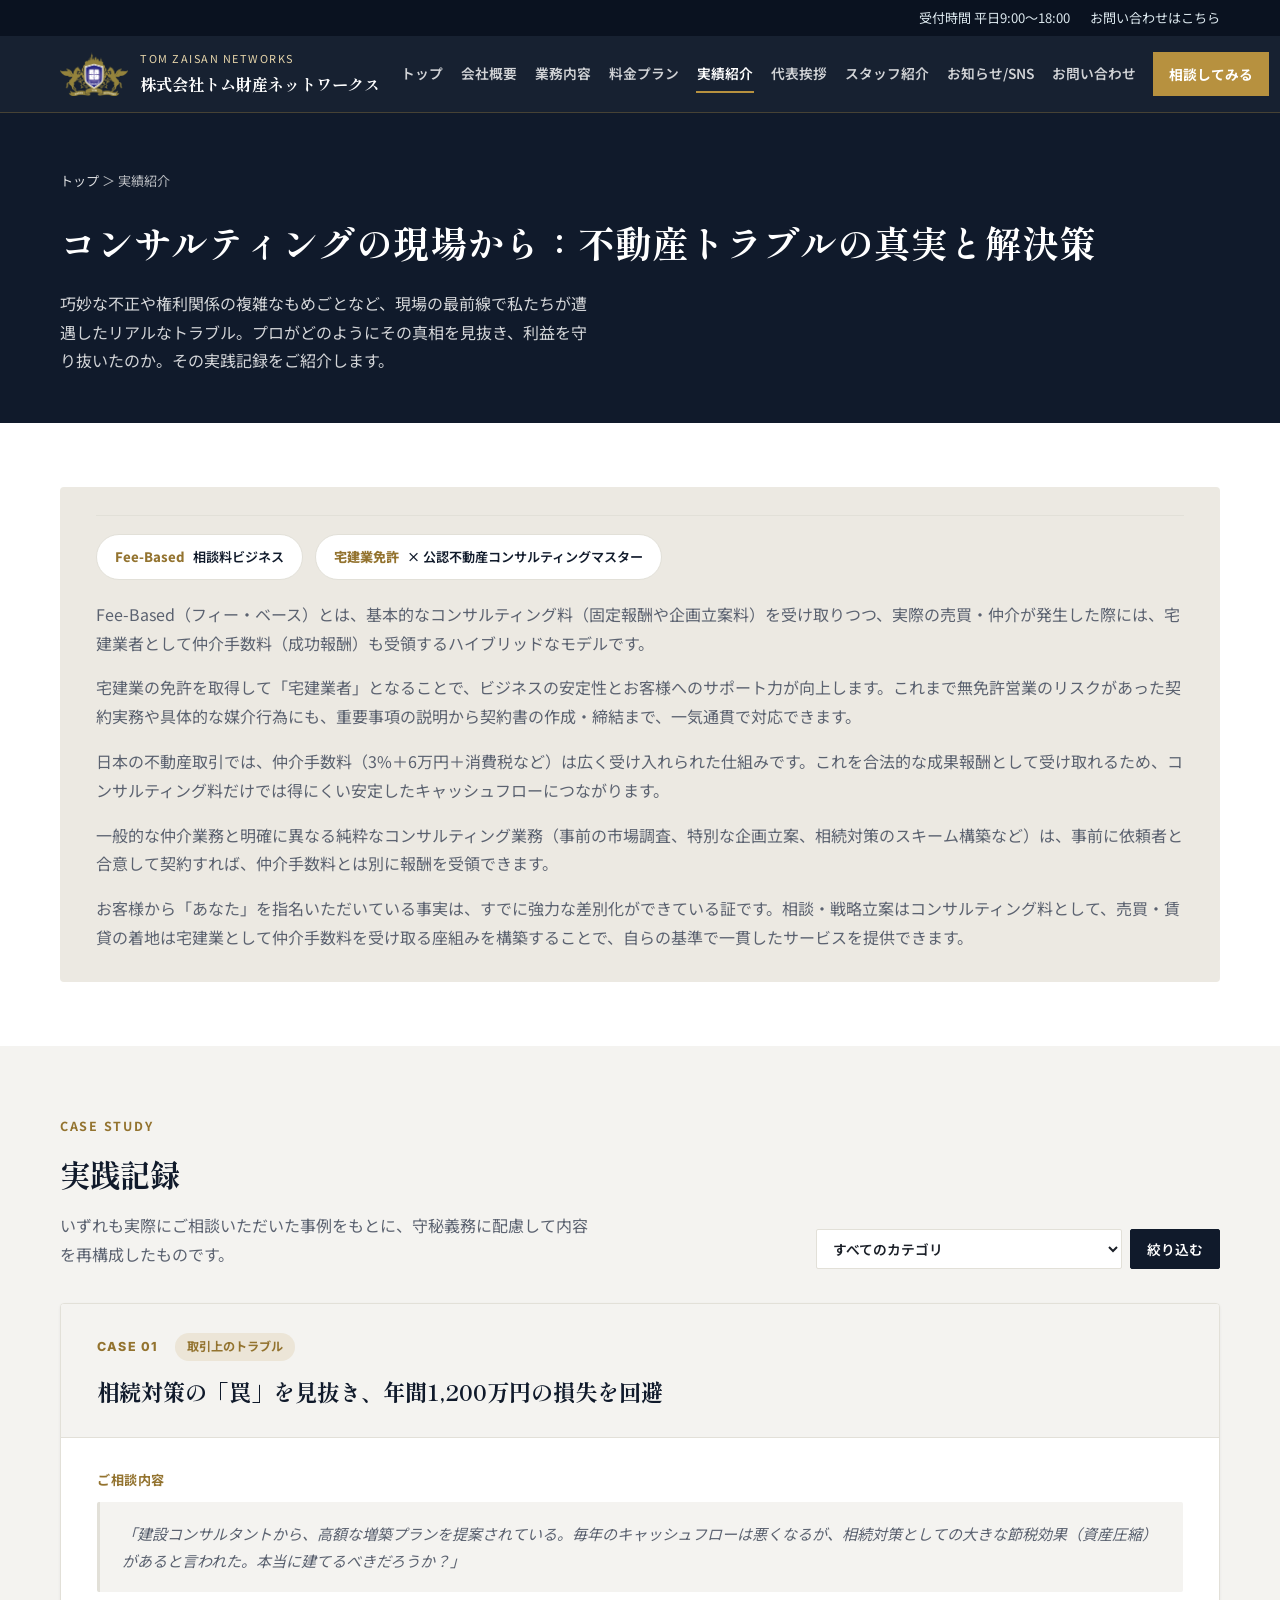
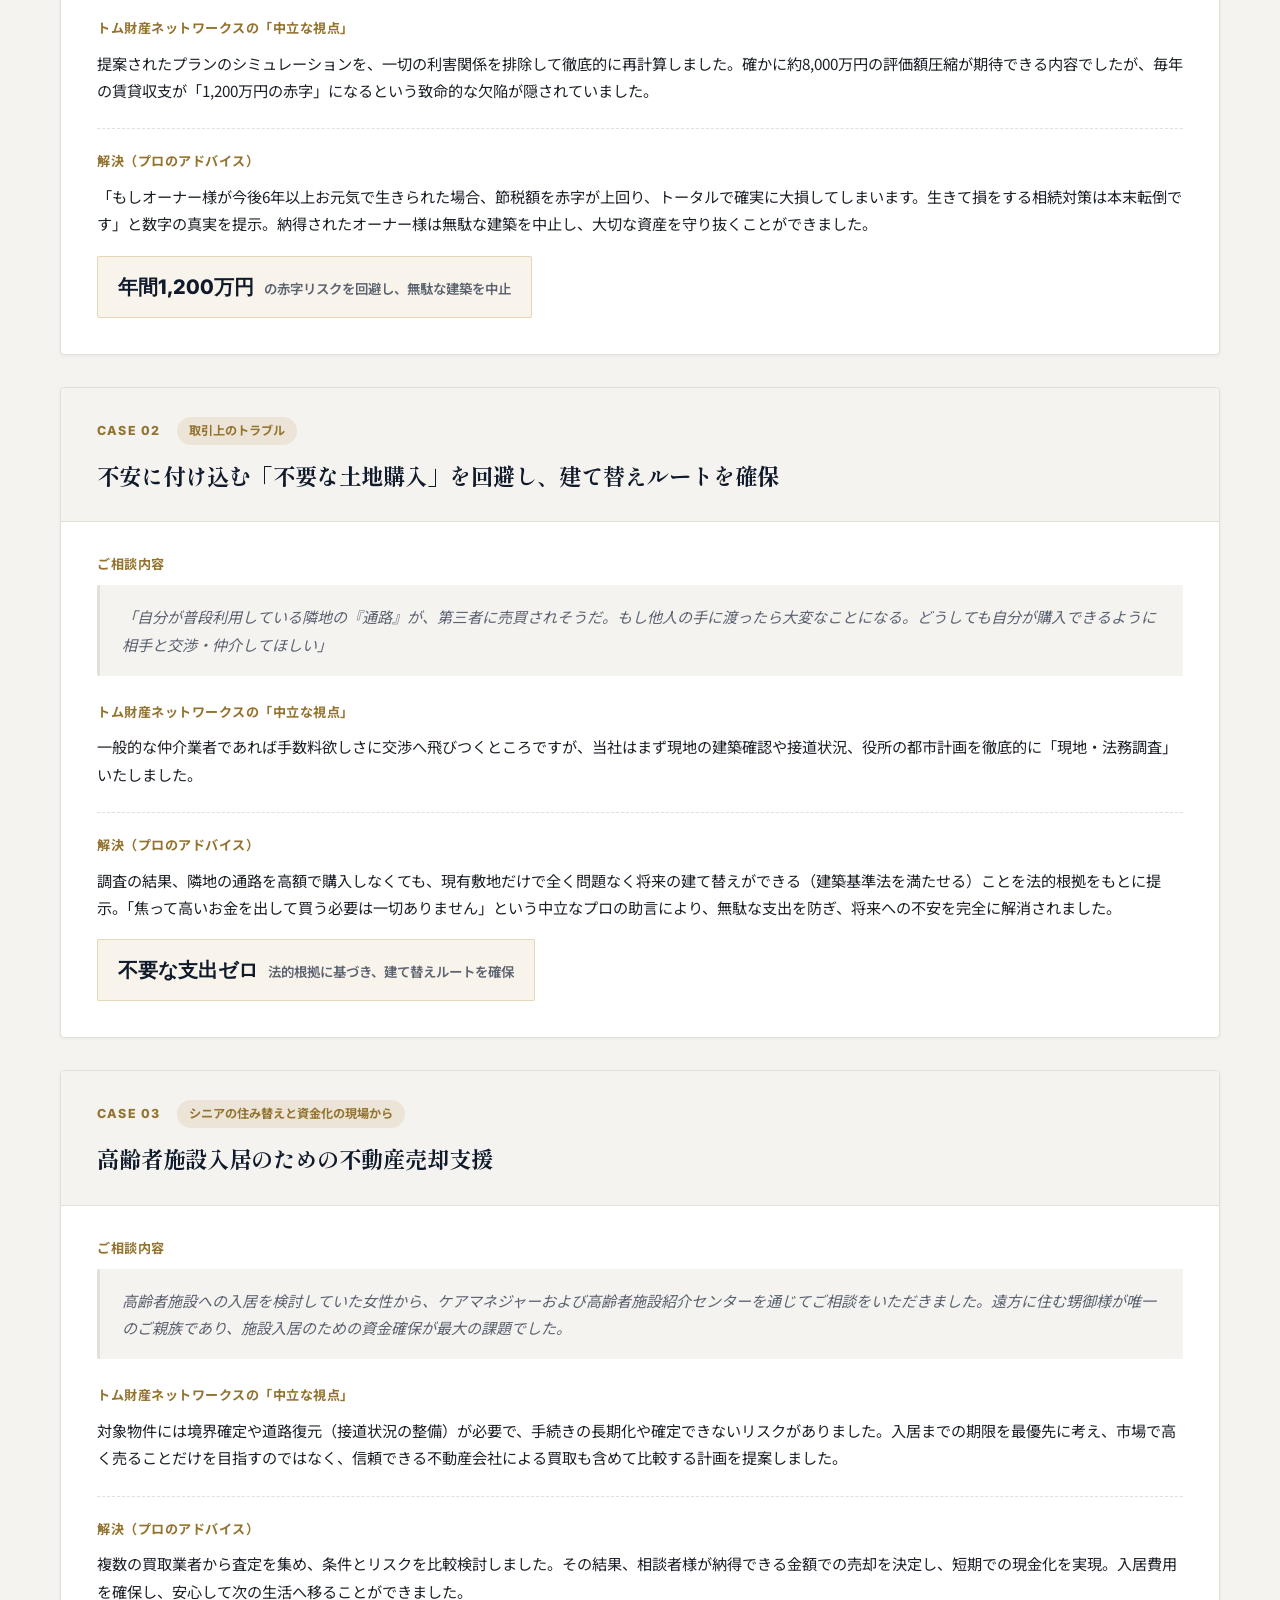
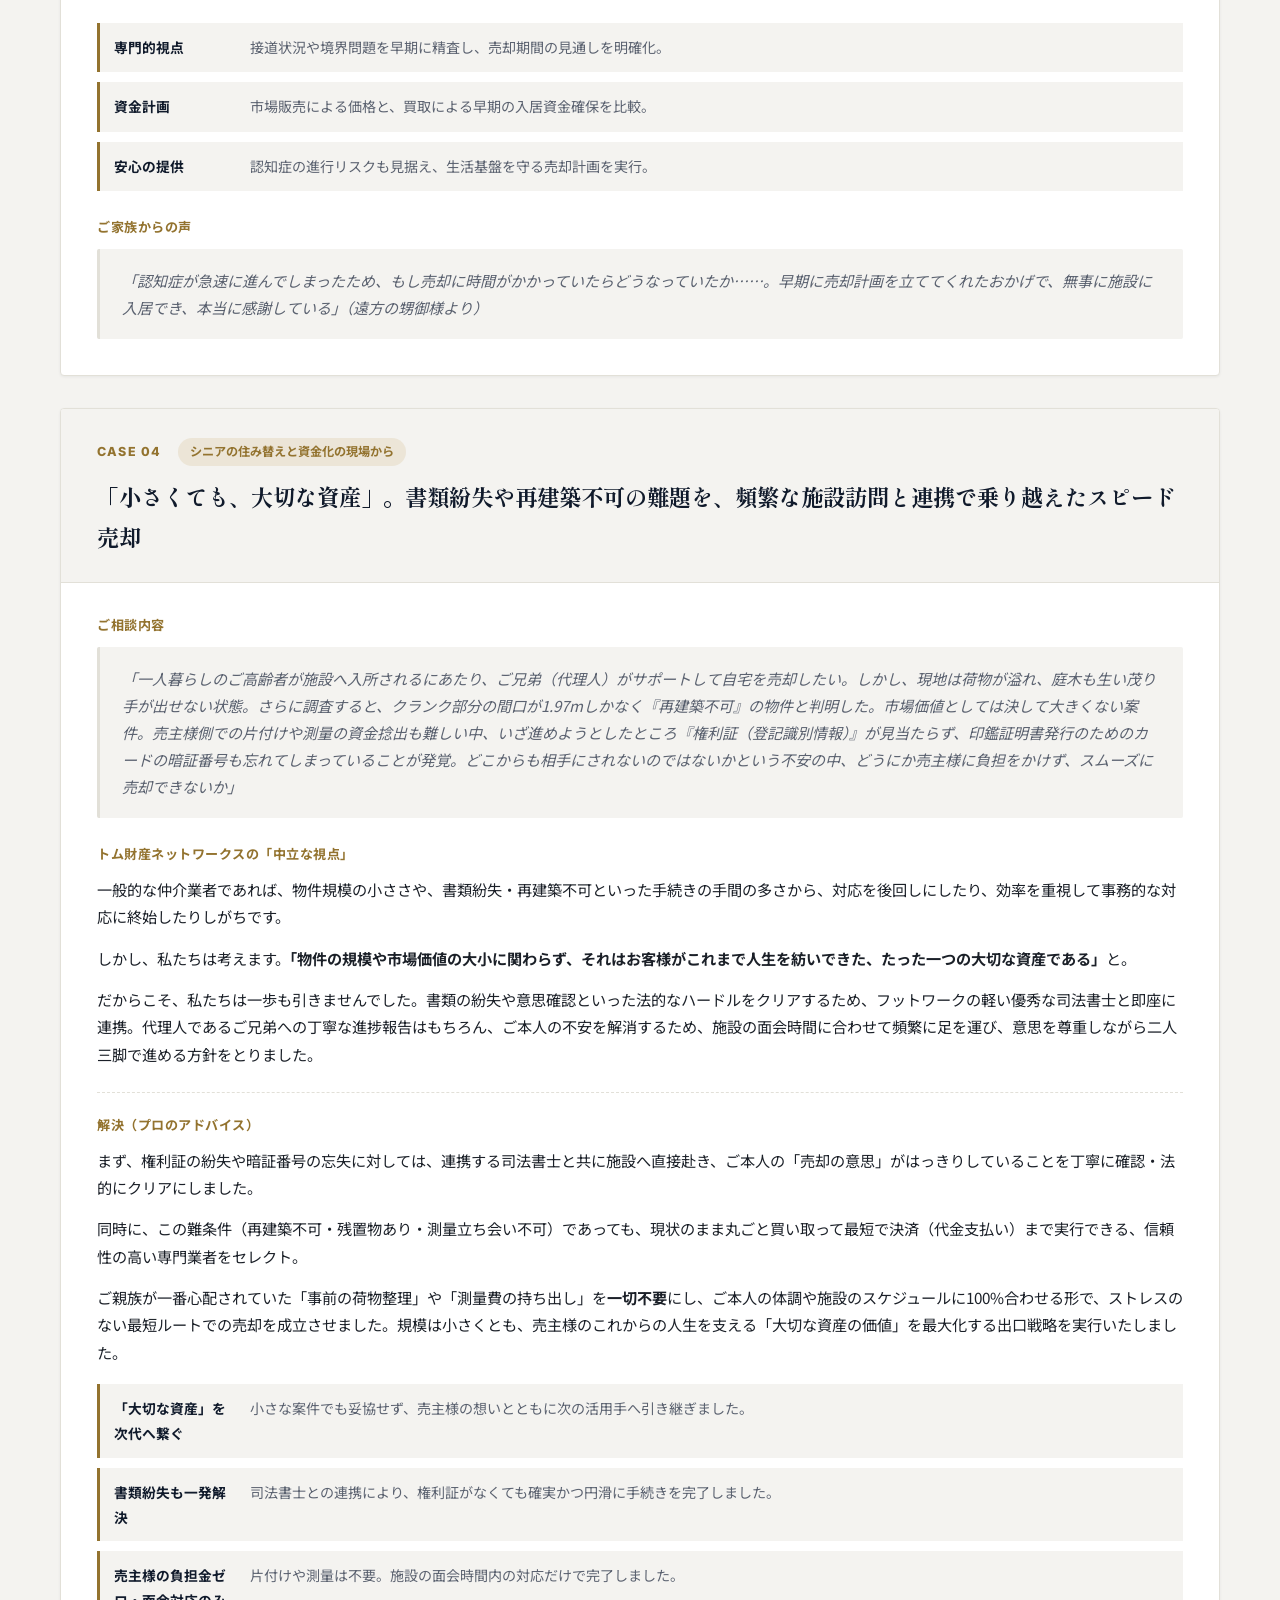
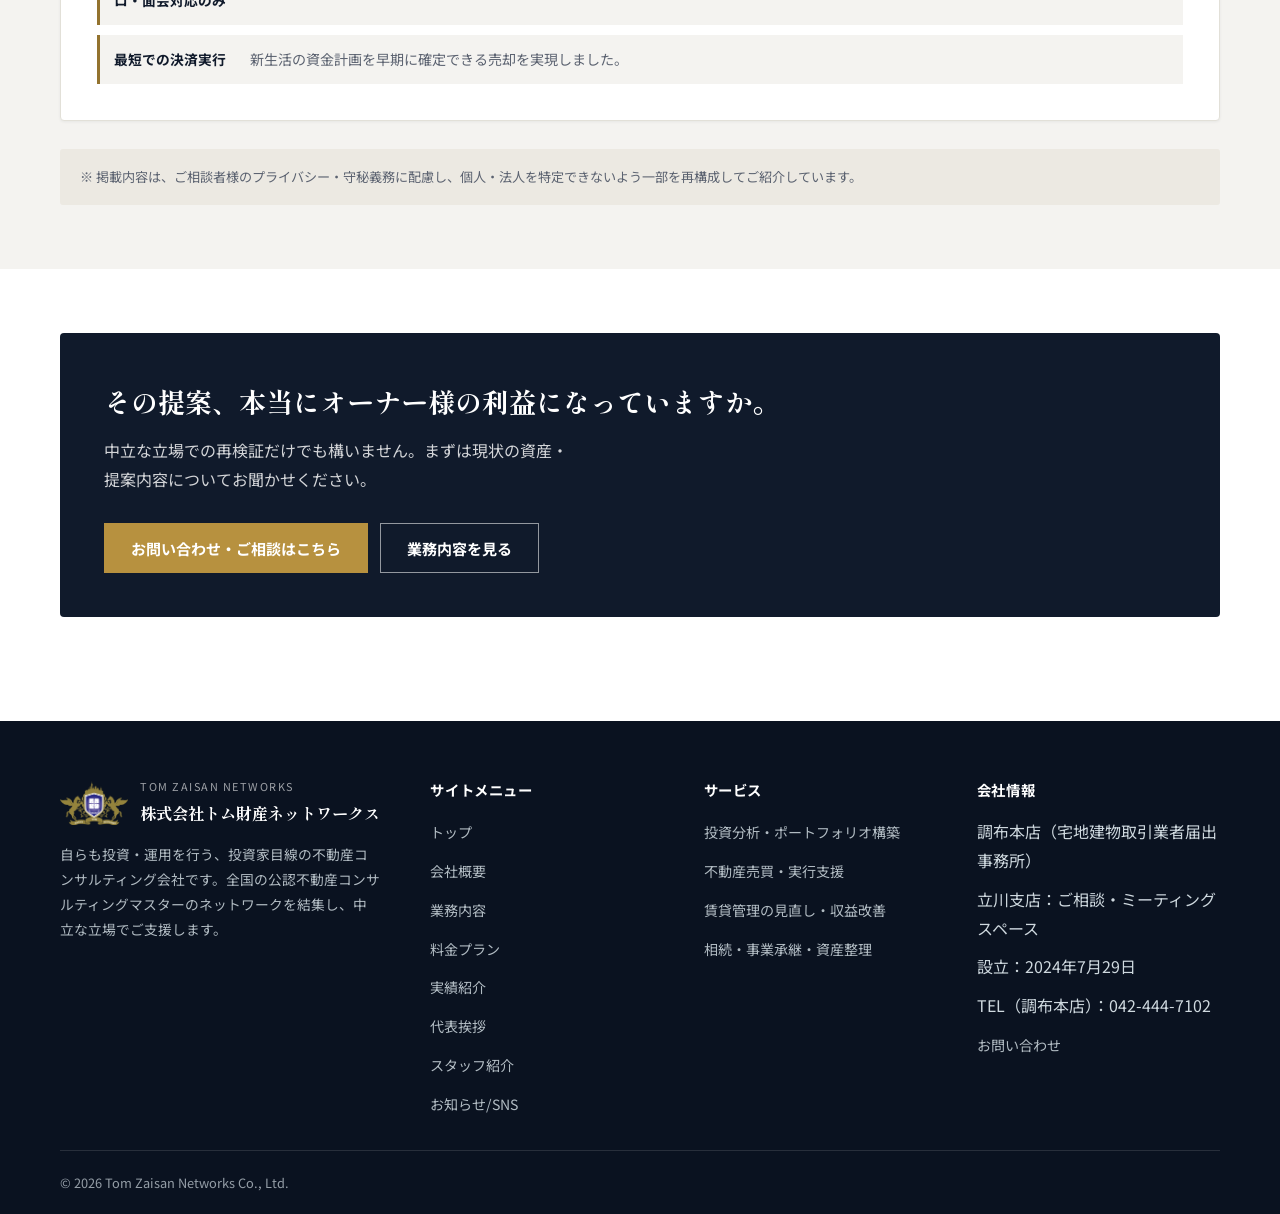
==== commit 02dbcca5: "設立日を31日→29日に変更" ====
--- a/case-study.html
+++ b/case-study.html
@@ -332,7 +332,7 @@
           <ul>
             <li>調布本店（宅地建物取引業者届出事務所）</li>
             <li>立川支店：ご相談・ミーティングスペース</li>
-            <li>設立：2024年7月31日</li>
+            <li>設立：2024年7月29日</li>
             <li>TEL（調布本店）：042-444-7102</li>
             <li><a href="contact.html">お問い合わせ</a></li>
           </ul>
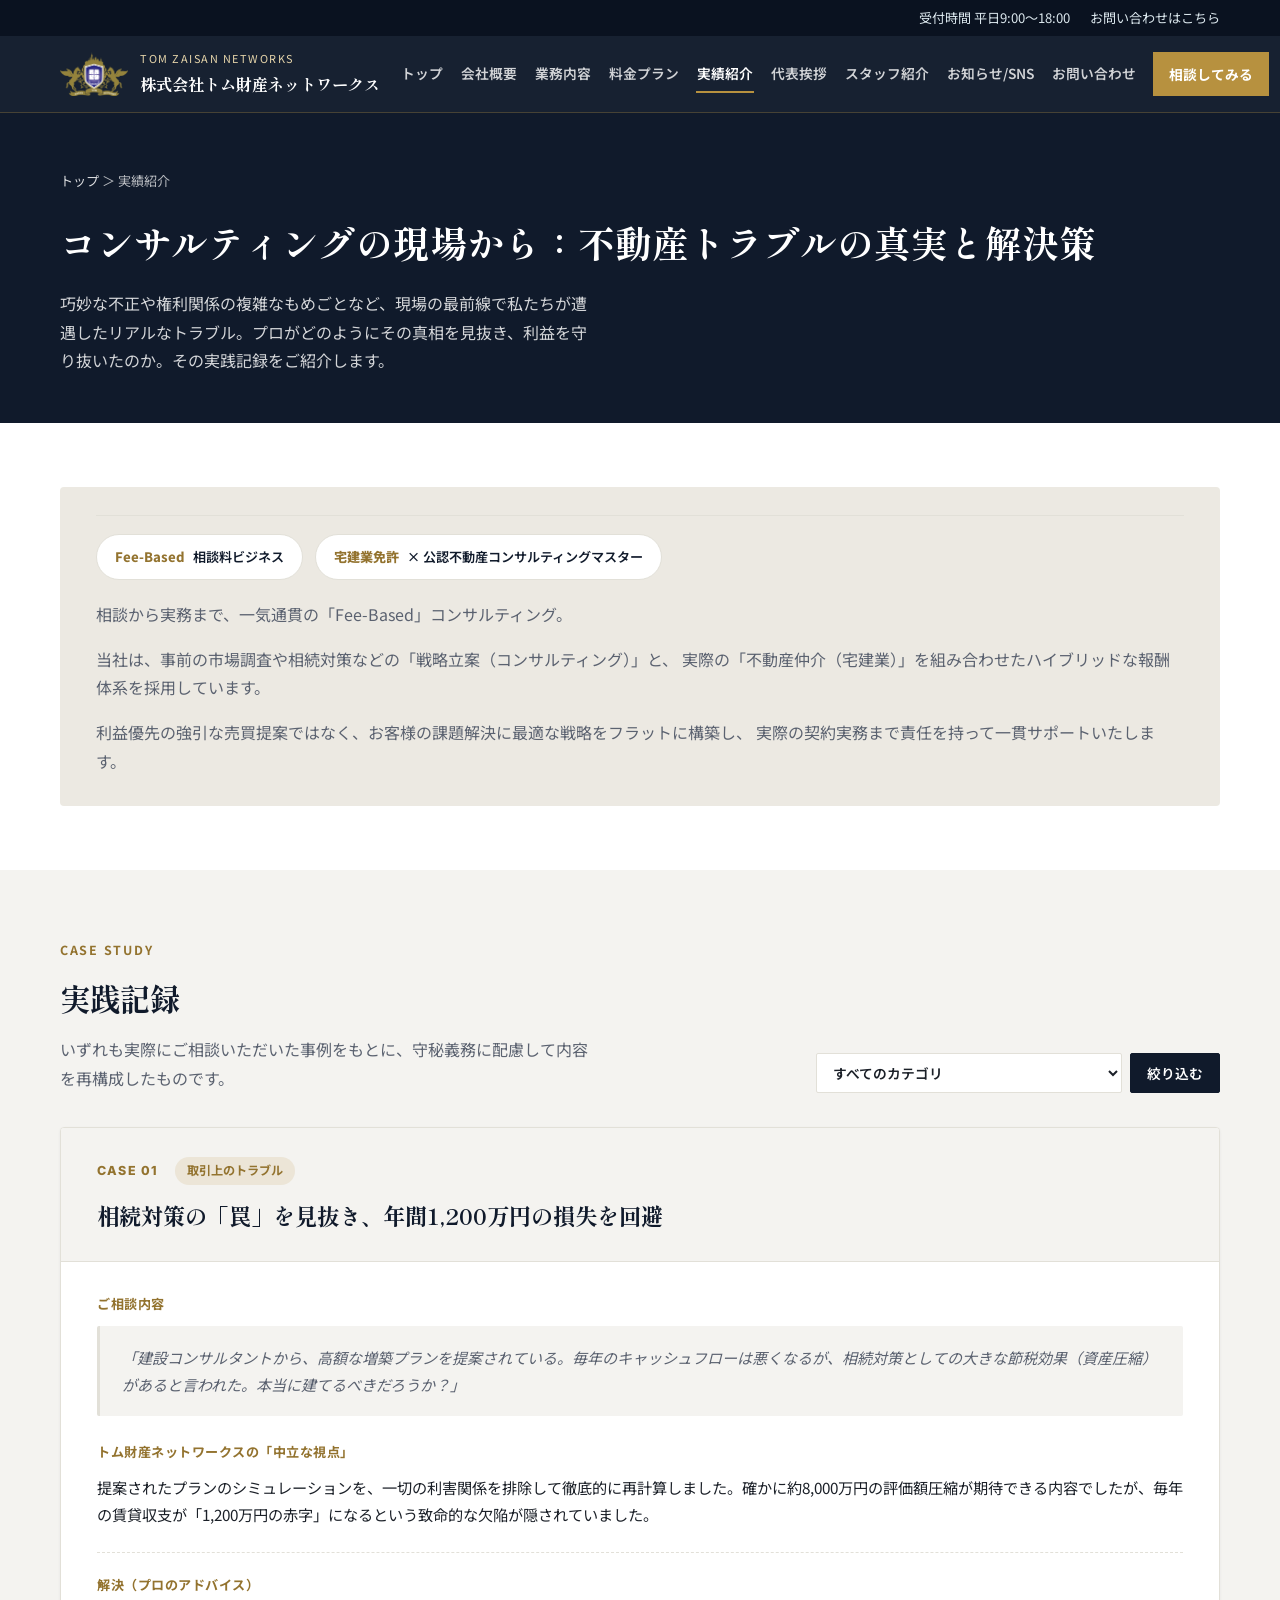
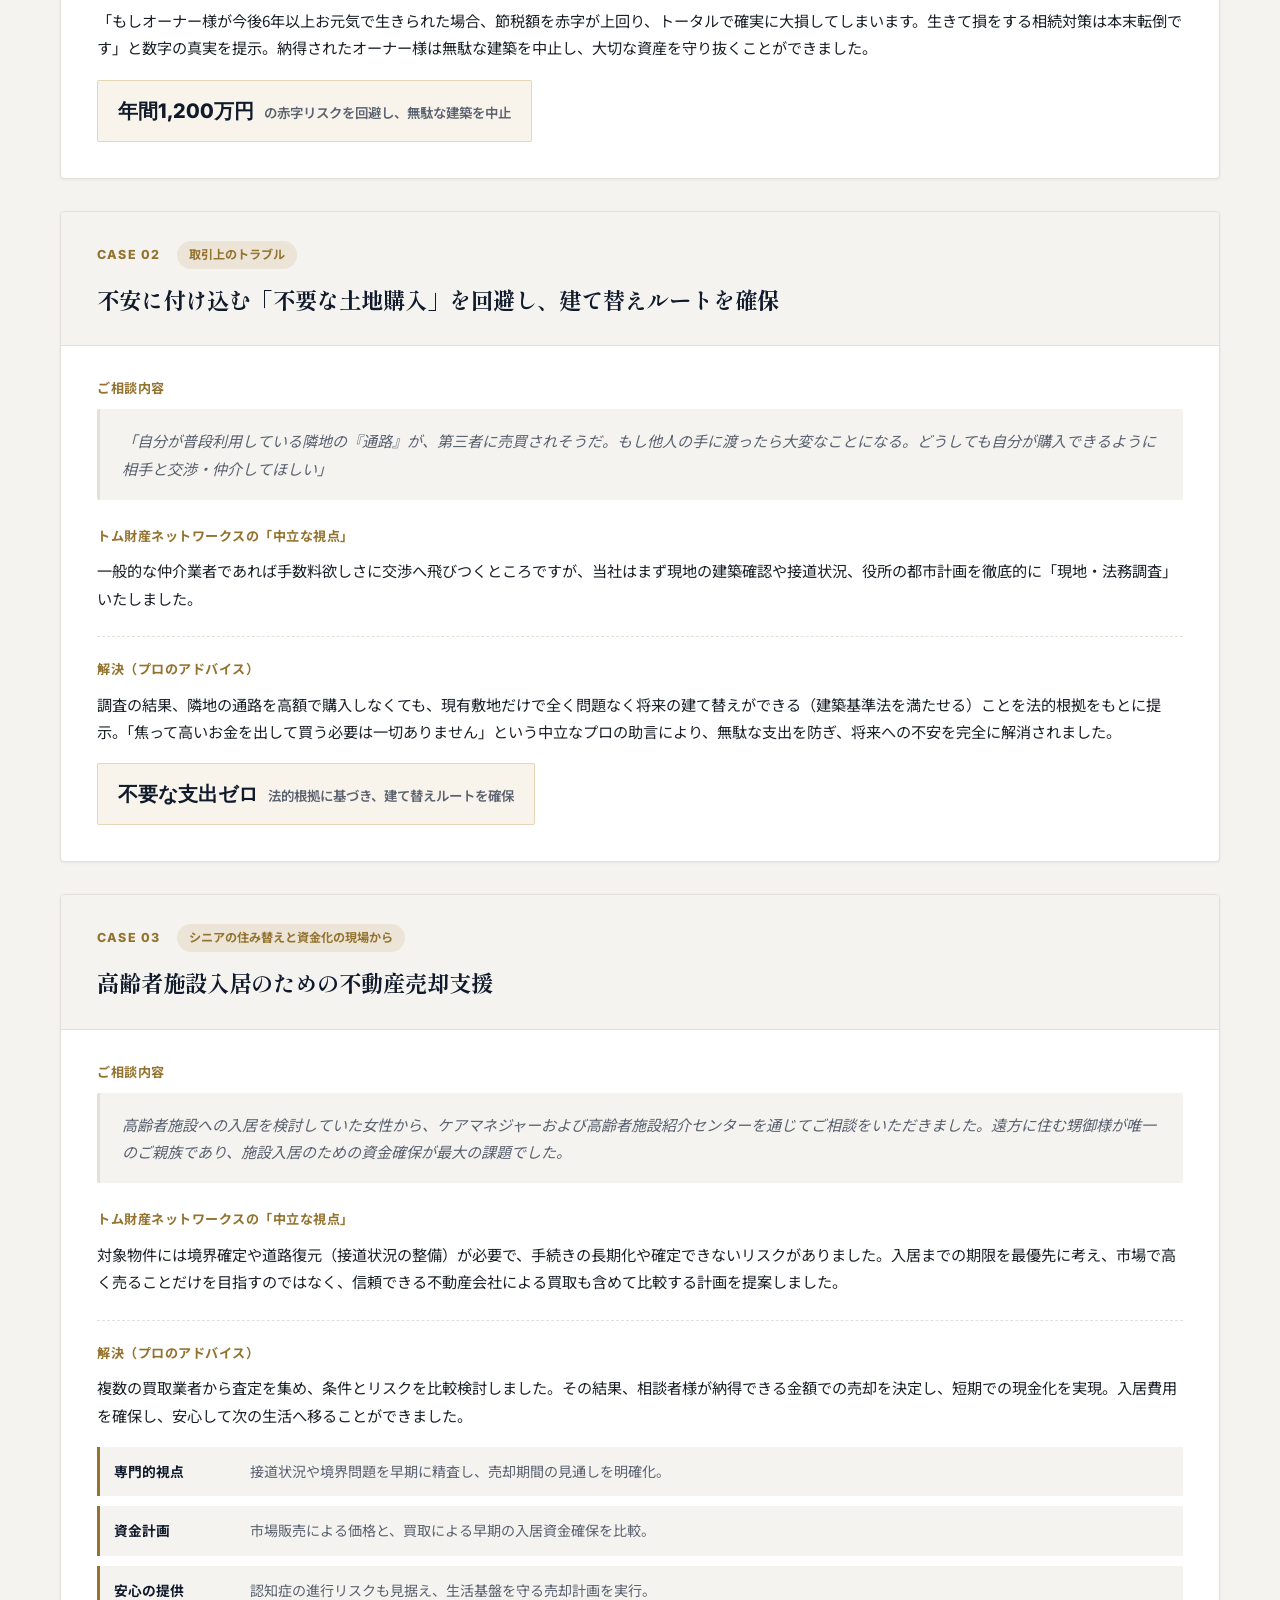
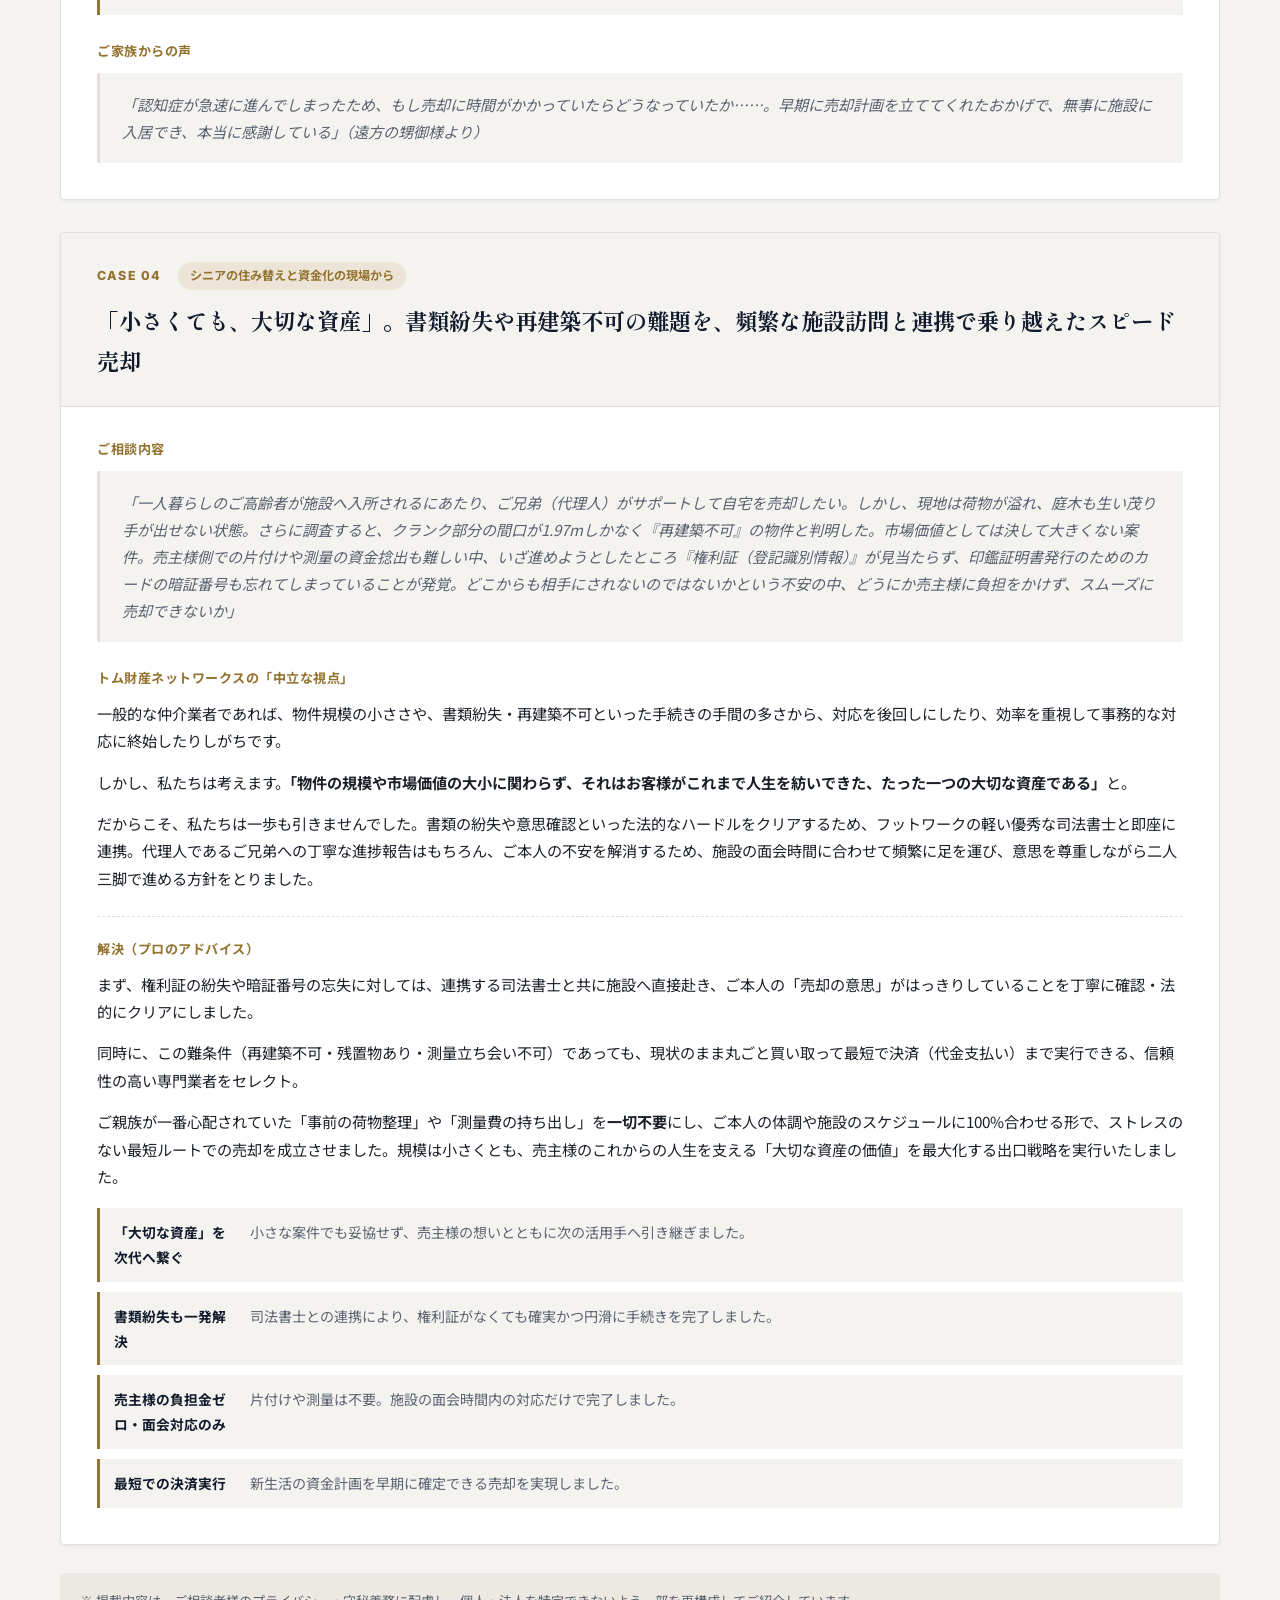
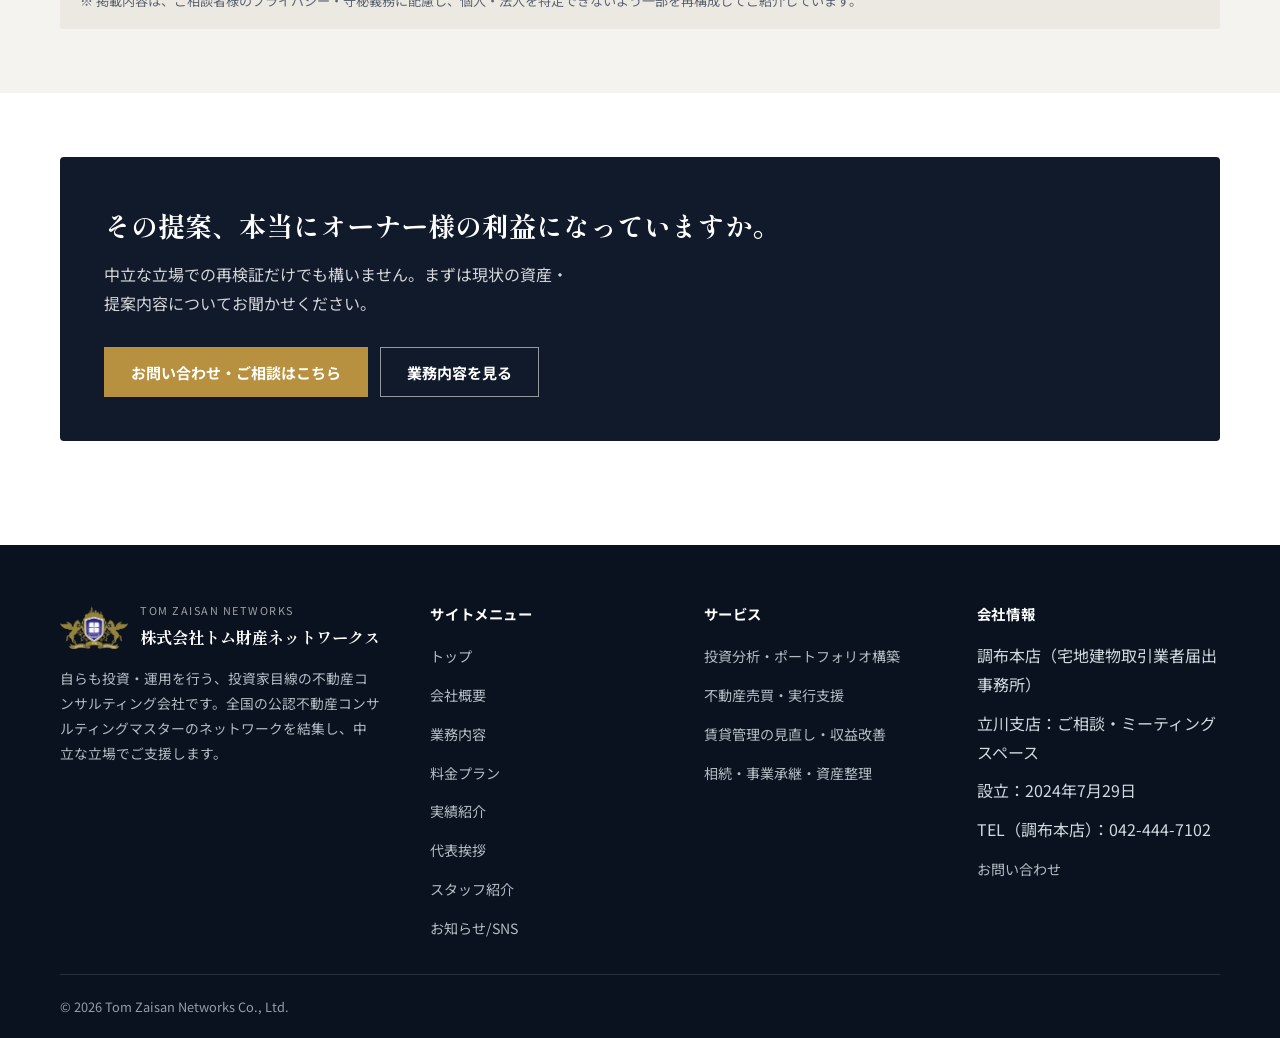
==== commit 46f4c1fe: "実績紹介の文言変更" ====
--- a/case-study.html
+++ b/case-study.html
@@ -76,19 +76,15 @@
             </div>
             <div class="case-intro-copy">
               <p>
-                Fee-Based（フィー・ベース）とは、基本的なコンサルティング料（固定報酬や企画立案料）を受け取りつつ、実際の売買・仲介が発生した際には、宅建業者として仲介手数料（成功報酬）も受領するハイブリッドなモデルです。
+                相談から実務まで、一気通貫の「Fee-Based」コンサルティング。
               </p>
               <p>
-                宅建業の免許を取得して「宅建業者」となることで、ビジネスの安定性とお客様へのサポート力が向上します。これまで無免許営業のリスクがあった契約実務や具体的な媒介行為にも、重要事項の説明から契約書の作成・締結まで、一気通貫で対応できます。
+                当社は、事前の市場調査や相続対策などの「戦略立案（コンサルティング）」と、
+                実際の「不動産仲介（宅建業）」を組み合わせたハイブリッドな報酬体系を採用しています。
               </p>
               <p>
-                日本の不動産取引では、仲介手数料（3%＋6万円＋消費税など）は広く受け入れられた仕組みです。これを合法的な成果報酬として受け取れるため、コンサルティング料だけでは得にくい安定したキャッシュフローにつながります。
-              </p>
-              <p>
-                一般的な仲介業務と明確に異なる純粋なコンサルティング業務（事前の市場調査、特別な企画立案、相続対策のスキーム構築など）は、事前に依頼者と合意して契約すれば、仲介手数料とは別に報酬を受領できます。
-              </p>
-              <p>
-                お客様から「あなた」を指名いただいている事実は、すでに強力な差別化ができている証です。相談・戦略立案はコンサルティング料として、売買・賃貸の着地は宅建業として仲介手数料を受け取る座組みを構築することで、自らの基準で一貫したサービスを提供できます。
+                利益優先の強引な売買提案ではなく、お客様の課題解決に最適な戦略をフラットに構築し、
+                実際の契約実務まで責任を持って一貫サポートいたします。
               </p>
             </div>
           </div>
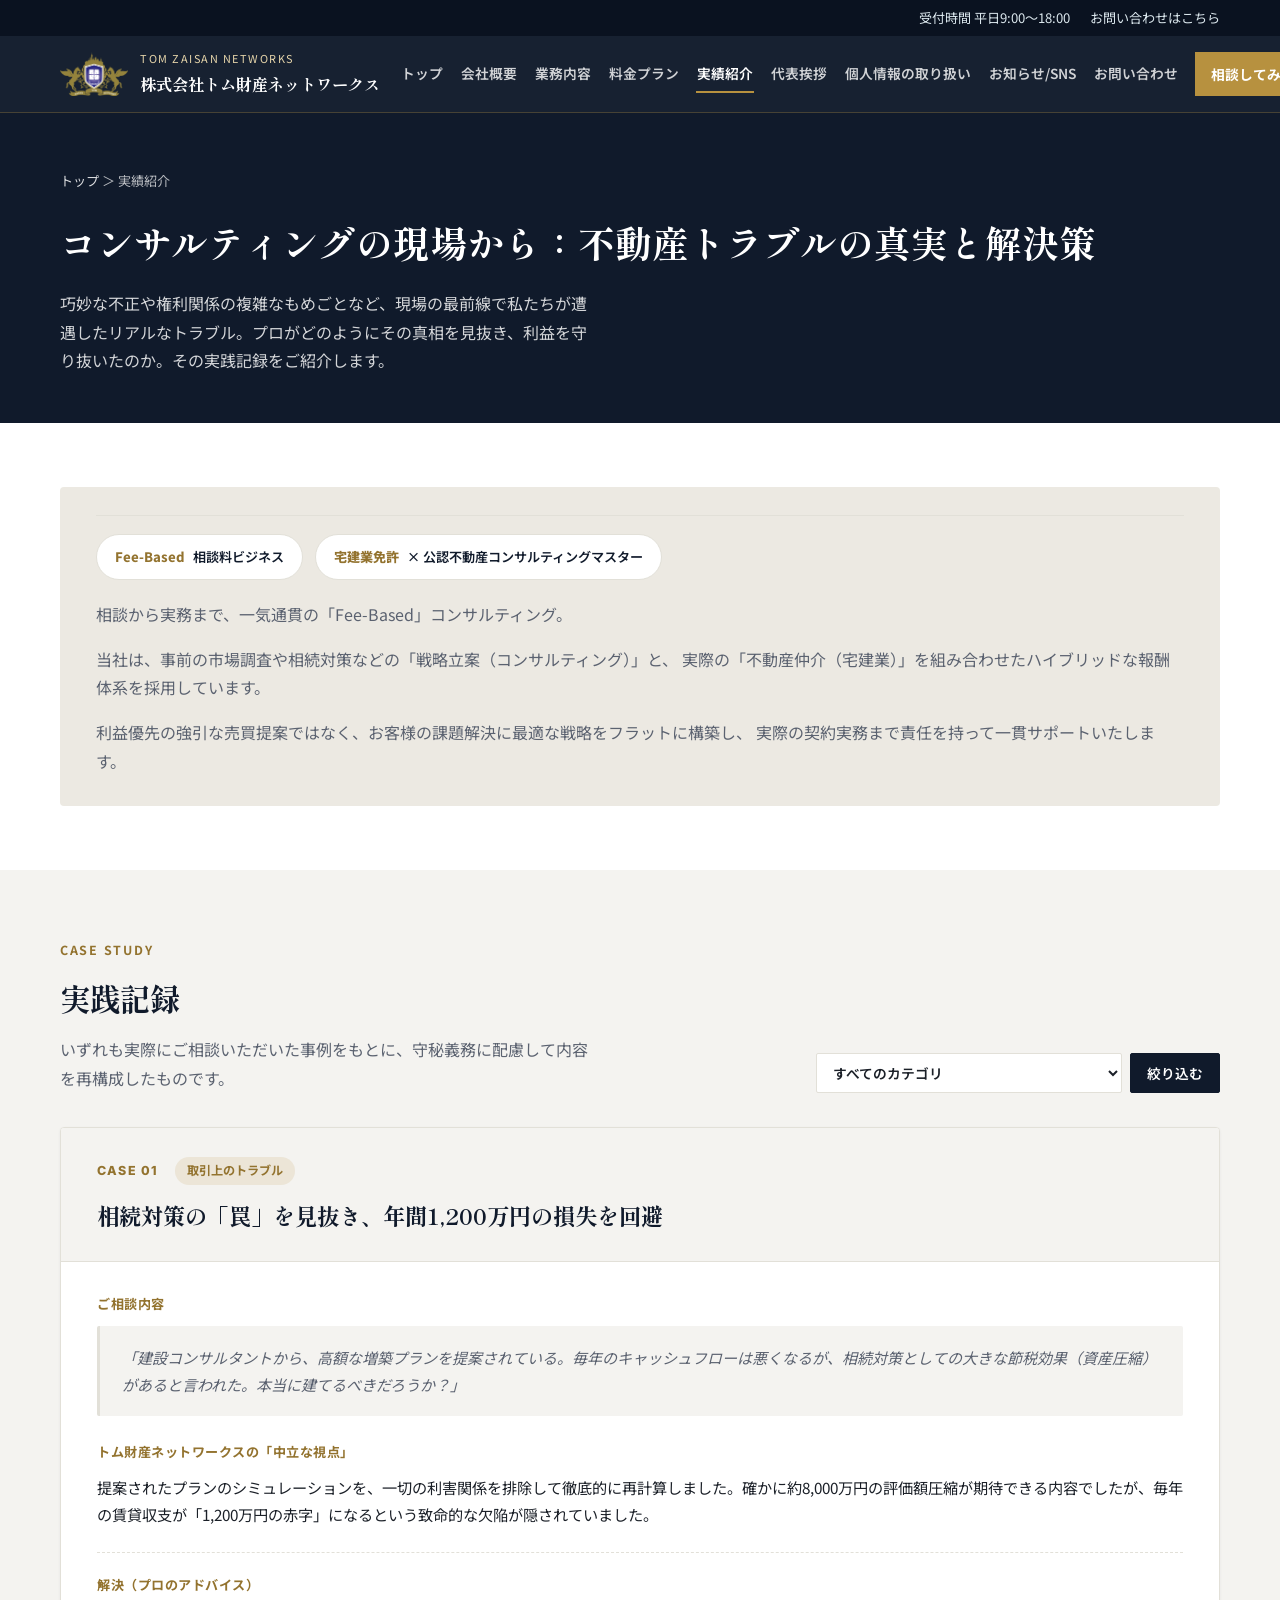
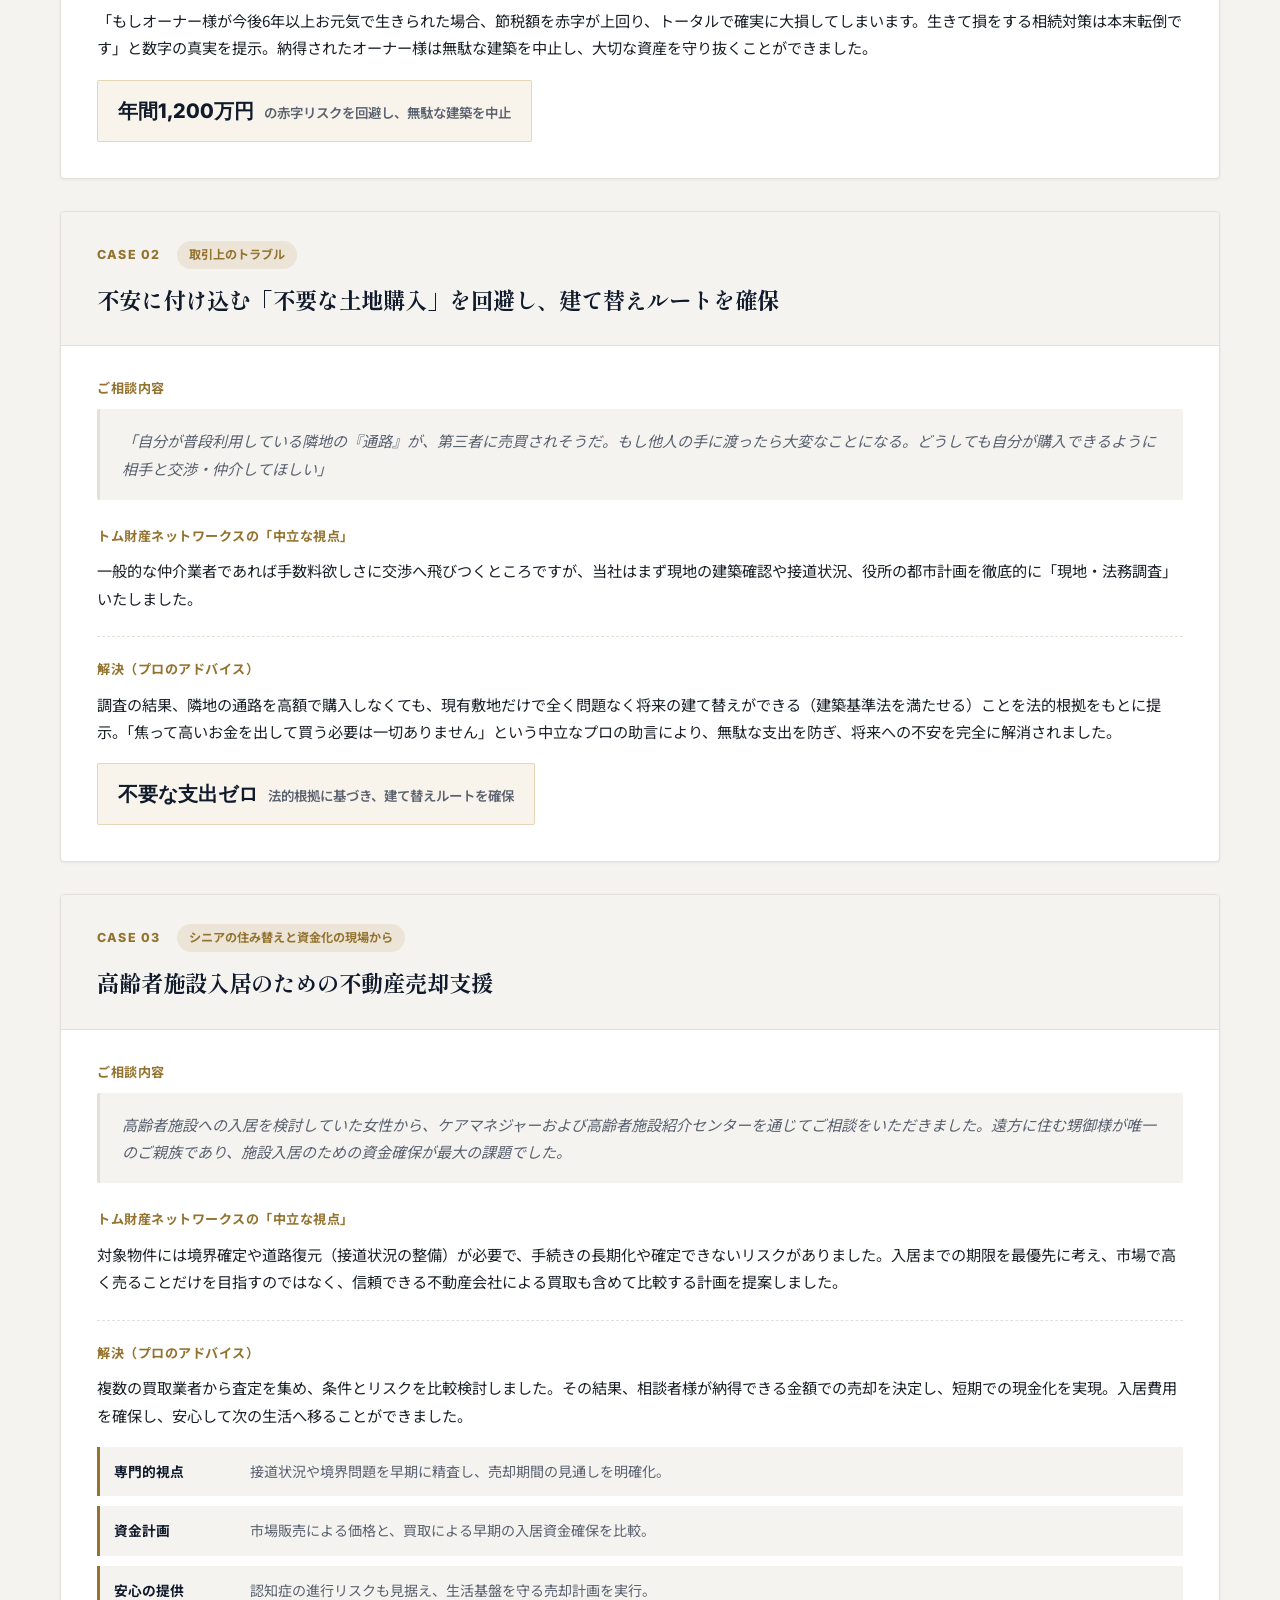
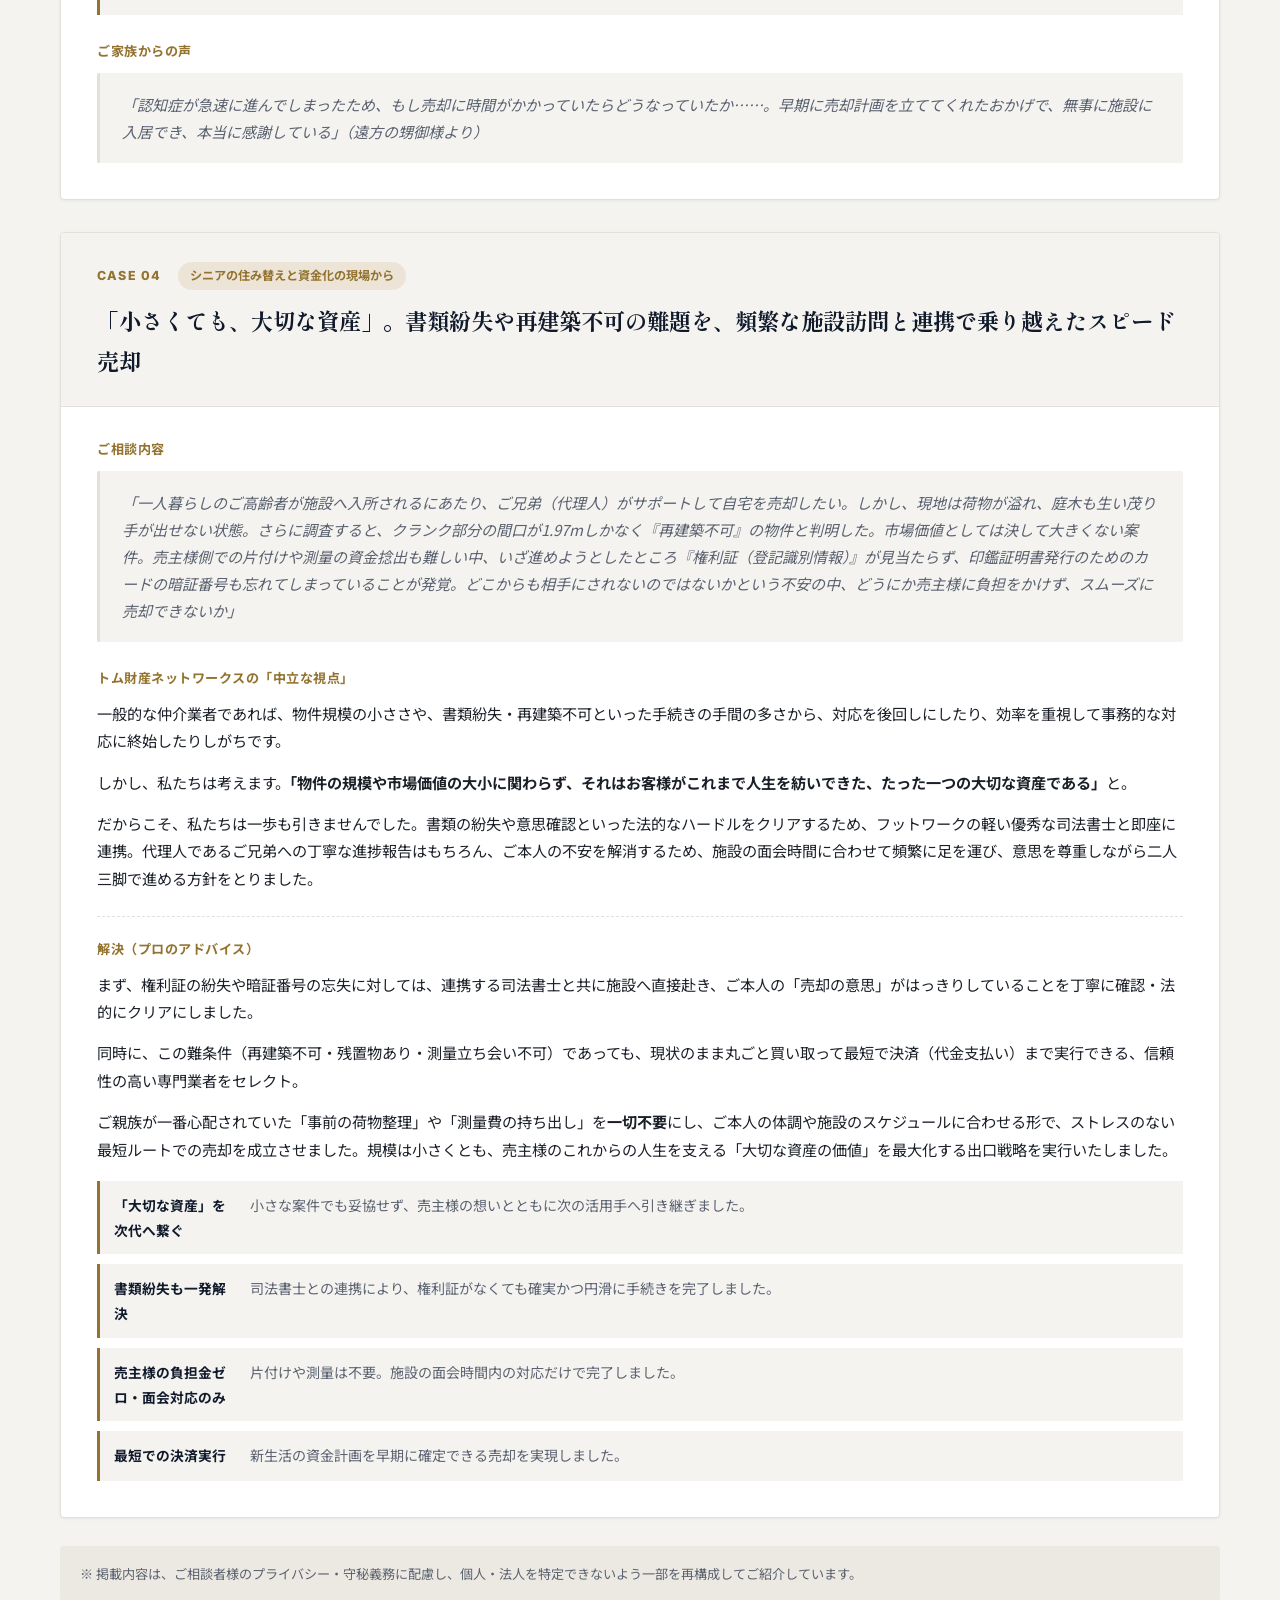
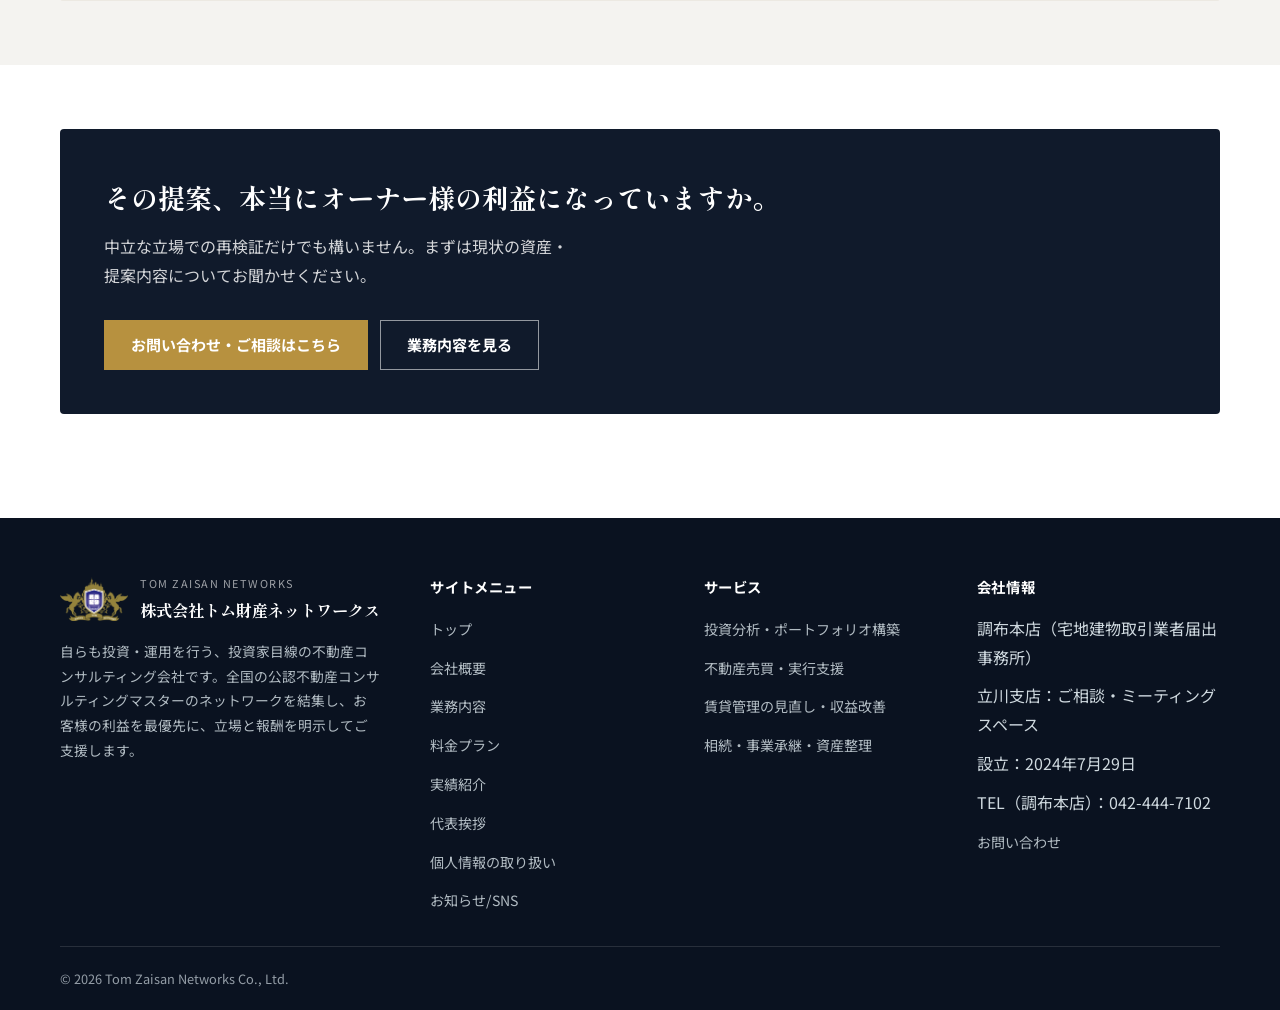
==== commit e0ce647e: "要望対応" ====
--- a/case-study.html
+++ b/case-study.html
@@ -43,7 +43,7 @@
             <a href="pricing.html">料金プラン</a>
             <a href="case-study.html" aria-current="page">実績紹介</a>
             <a href="profile.html">代表挨拶</a>
-            <a href="team.html">スタッフ紹介</a>
+            <a href="privacy.html">個人情報の取り扱い</a>
             <a href="news.html">お知らせ/SNS</a>
             <a href="contact.html">お問い合わせ</a>
           </nav>
@@ -250,7 +250,7 @@
                     同時に、この難条件（再建築不可・残置物あり・測量立ち会い不可）であっても、現状のまま丸ごと買い取って最短で決済（代金支払い）まで実行できる、信頼性の高い専門業者をセレクト。
                   </p>
                   <p>
-                    ご親族が一番心配されていた「事前の荷物整理」や「測量費の持ち出し」を<strong>一切不要</strong>にし、ご本人の体調や施設のスケジュールに100%合わせる形で、ストレスのない最短ルートでの売却を成立させました。規模は小さくとも、売主様のこれからの人生を支える「大切な資産の価値」を最大化する出口戦略を実行いたしました。
+                    ご親族が一番心配されていた「事前の荷物整理」や「測量費の持ち出し」を<strong>一切不要</strong>にし、ご本人の体調や施設のスケジュールに合わせる形で、ストレスのない最短ルートでの売却を成立させました。規模は小さくとも、売主様のこれからの人生を支える「大切な資産の価値」を最大化する出口戦略を実行いたしました。
                   </p>
                   <ul class="case-result-list">
                     <li><strong>「大切な資産」を次代へ繋ぐ</strong><span>小さな案件でも妥協せず、売主様の想いとともに次の活用手へ引き継ぎました。</span></li>
@@ -299,7 +299,7 @@
               <p class="brand-ja" style="color:#fff;">株式会社トム財産ネットワークス</p>
             </div>
           </a>
-          <p>自らも投資・運用を行う、投資家目線の不動産コンサルティング会社です。全国の公認不動産コンサルティングマスターのネットワークを結集し、中立な立場でご支援します。</p>
+          <p>自らも投資・運用を行う、投資家目線の不動産コンサルティング会社です。全国の公認不動産コンサルティングマスターのネットワークを結集し、お客様の利益を最優先に、立場と報酬を明示してご支援します。</p>
         </div>
         <div class="footer-col">
           <h4>サイトメニュー</h4>
@@ -310,7 +310,7 @@
             <li><a href="pricing.html">料金プラン</a></li>
             <li><a href="case-study.html">実績紹介</a></li>
             <li><a href="profile.html">代表挨拶</a></li>
-            <li><a href="team.html">スタッフ紹介</a></li>
+            <li><a href="privacy.html">個人情報の取り扱い</a></li>
             <li><a href="news.html">お知らせ/SNS</a></li>
           </ul>
         </div>
--- a/styles.css
+++ b/styles.css
@@ -633,6 +633,10 @@
   margin: 14px 0 0;
 }
 
+.page-hero p.contact-lead {
+  max-width: 130ch;
+}
+
 .breadcrumb {
   margin: 0 0 16px;
   font-size: 0.82rem;
@@ -1081,6 +1085,88 @@
   color: var(--muted);
 }
 
+/* ---------- Partner profile ---------- */
+.partner-card {
+  padding: 28px;
+  background: #fff;
+  border: 1px solid var(--line);
+  border-top: 2px solid var(--accent);
+  border-radius: var(--radius-lg);
+  box-shadow: var(--shadow-flat);
+}
+
+.partner-card-main {
+  display: grid;
+  grid-template-columns: minmax(180px, 260px) minmax(0, 1fr);
+  gap: 32px;
+  align-items: start;
+}
+
+.partner-photo {
+  aspect-ratio: 4 / 5;
+  overflow: hidden;
+  border-radius: var(--radius-sm);
+  background: var(--bg-soft);
+}
+
+.partner-photo img {
+  width: 100%;
+  height: 100%;
+  display: block;
+  object-fit: cover;
+}
+
+.partner-profile {
+  padding-top: 8px;
+}
+
+.partner-company {
+  margin: 0;
+  color: var(--accent-dark);
+  font-size: 1rem;
+  font-weight: 700;
+  line-height: 1.8;
+}
+
+.partner-profile h3 {
+  margin: 14px 0 0;
+  color: var(--primary);
+  font-family: var(--font-serif);
+  font-size: clamp(1.35rem, 2.4vw, 1.8rem);
+}
+
+.partner-credentials {
+  margin: 22px 0 0;
+  color: var(--muted);
+  font-size: 0.92rem;
+  font-weight: 600;
+}
+
+.partner-role {
+  display: grid;
+  grid-template-columns: 110px minmax(0, 1fr);
+  gap: 20px;
+  margin-top: 28px;
+  padding-top: 22px;
+  border-top: 1px solid var(--line);
+}
+
+.partner-role > span {
+  color: var(--accent-dark);
+  font-size: 0.82rem;
+  font-weight: 700;
+  letter-spacing: 0.08em;
+}
+
+.partner-role p {
+  margin: 0;
+  color: var(--primary);
+  font-family: var(--font-serif);
+  font-size: 1rem;
+  line-height: 1.9;
+  white-space: nowrap;
+}
+
 .message-body .message-paragraph-wide {
   clear: both;
 }
@@ -1400,6 +1486,33 @@
   border-radius: var(--radius-md);
   font-size: 0.86rem;
   color: var(--muted);
+}
+
+.policy-content {
+  max-width: 900px;
+}
+
+.policy-content h3 {
+  margin: 30px 0 8px;
+  padding-bottom: 8px;
+  border-bottom: 1px solid var(--line);
+  color: var(--primary);
+  font-family: var(--font-serif);
+  font-size: 1.15rem;
+}
+
+.policy-content p,
+.policy-content li {
+  color: var(--muted);
+  font-size: 0.94rem;
+}
+
+.policy-content p {
+  margin: 8px 0 16px;
+}
+
+.policy-content ul {
+  padding-left: 1.4em;
 }
 
 /* ---------- CTA banner ---------- */
@@ -2034,6 +2147,10 @@
 
   .footer-grid {
     grid-template-columns: repeat(2, minmax(0, 1fr));
+  }
+
+  .partner-role p {
+    white-space: normal;
   }
 }
 
@@ -2144,6 +2261,19 @@
     flex-direction: column;
   }
 
+  .partner-card {
+    padding: 20px;
+  }
+
+  .partner-card-main,
+  .partner-role {
+    grid-template-columns: 1fr;
+  }
+
+  .partner-photo {
+    max-width: 260px;
+  }
+
   .case-filter {
     width: 100%;
   }
